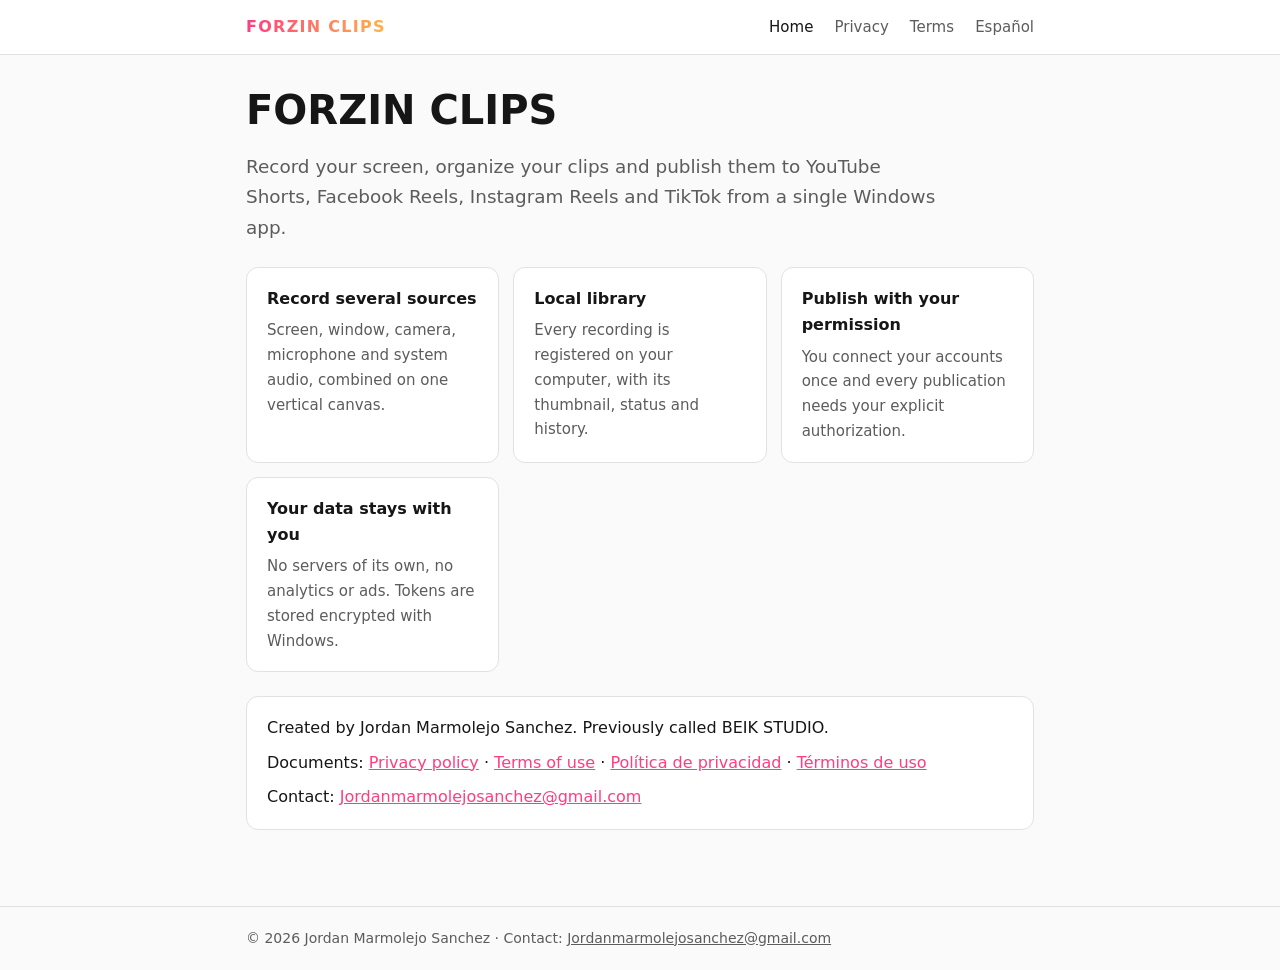
==== index-en.html @ 5ed40a5b "Add files via upload" ====
<!doctype html>
<html lang="en">
<head>
<meta charset="utf-8">
<meta name="viewport" content="width=device-width,initial-scale=1">
<title>FORZIN CLIPS · Record, organize, publish</title>
<meta name="description" content="FORZIN CLIPS · Record, organize, publish">
<link rel="alternate" hreflang="es" href="index.html">
<style>
:root{--bg:#111;--panel:#1a1a1a;--line:#2c2c2c;--text:#f2f2f2;--muted:#a8a8a8;--a1:#ff3d81;--a2:#ffb347;--a3:#8a3ffc}
@media (prefers-color-scheme:light){:root{--bg:#fafafa;--panel:#fff;--line:#e2e2e2;--text:#161616;--muted:#5c5c5c}}
*{box-sizing:border-box}
html{-webkit-text-size-adjust:100%}
body{margin:0;background:var(--bg);color:var(--text);font:16px/1.65 system-ui,-apple-system,"Segoe UI",Roboto,sans-serif}
a{color:var(--a1)}a:hover{color:var(--a2)}
header.top{border-bottom:1px solid var(--line);background:var(--panel)}
.bar{max-width:820px;margin:0 auto;padding:14px 16px;display:flex;flex-wrap:wrap;gap:10px 22px;align-items:center;justify-content:space-between}
.brand{font-weight:800;letter-spacing:.08em;text-decoration:none;color:var(--text);background:linear-gradient(90deg,var(--a1),var(--a2));-webkit-background-clip:text;background-clip:text;-webkit-text-fill-color:transparent}
nav a{margin-right:16px;text-decoration:none;color:var(--muted);font-size:15px}
nav a:hover,nav a[aria-current]{color:var(--text)}
nav a:last-child{margin-right:0}
main{max-width:820px;margin:0 auto;padding:32px 16px 56px}
h1{font-size:clamp(1.8rem,5vw,2.5rem);line-height:1.15;margin:0 0 8px}
h2{font-size:1.25rem;margin:36px 0 8px;padding-top:4px}
.meta{color:var(--muted);font-size:14px;margin:0 0 24px}
ul{padding-left:22px}li{margin:6px 0}
.card{background:var(--panel);border:1px solid var(--line);border-radius:12px;padding:18px 20px;margin:20px 0}
.hero p.lead{font-size:1.15rem;color:var(--muted);max-width:60ch}
.grid{display:grid;gap:14px;grid-template-columns:repeat(auto-fit,minmax(200px,1fr));margin:24px 0}
.grid .card{margin:0}.grid h3{margin:0 0 6px;font-size:1rem}.grid p{margin:0;color:var(--muted);font-size:15px}
footer{border-top:1px solid var(--line);color:var(--muted);font-size:14px}
footer div{max-width:820px;margin:0 auto;padding:20px 16px}
footer a{color:var(--muted)}
</style>
</head>
<body>
<header class="top"><div class="bar">
<a class="brand" href="index-en.html">FORZIN CLIPS</a>
<nav aria-label="Navigation">
<a href="index-en.html" aria-current="page">Home</a>
<a href="privacy.html">Privacy</a>
<a href="terms.html">Terms</a>
<a href="index.html" hreflang="es">Español</a>
</nav></div></header>
<main>

<section class="hero">
<h1>FORZIN CLIPS</h1>
<p class="lead">Record your screen, organize your clips and publish them to YouTube Shorts, Facebook Reels, Instagram Reels and TikTok from a single Windows app.</p>
</section>
<div class="grid"><div class="card"><h3>Record several sources</h3><p>Screen, window, camera, microphone and system audio, combined on one vertical canvas.</p></div><div class="card"><h3>Local library</h3><p>Every recording is registered on your computer, with its thumbnail, status and history.</p></div><div class="card"><h3>Publish with your permission</h3><p>You connect your accounts once and every publication needs your explicit authorization.</p></div><div class="card"><h3>Your data stays with you</h3><p>No servers of its own, no analytics or ads. Tokens are stored encrypted with Windows.</p></div></div>
<div class="card">
<p style="margin:0">Created by Jordan Marmolejo Sanchez. Previously called BEIK STUDIO.</p>
<p style="margin:8px 0 0">Documents: <a href="privacy.html">Privacy policy</a> · <a href="terms.html">Terms of use</a> · <a href="privacidad.html">Política de privacidad</a> · <a href="terminos.html">Términos de uso</a></p>
<p style="margin:8px 0 0">Contact: <a href="mailto:Jordanmarmolejosanchez@gmail.com">Jordanmarmolejosanchez@gmail.com</a></p>
</div>

</main>
<footer><div>© 2026 Jordan Marmolejo Sanchez · Contact: <a href="mailto:Jordanmarmolejosanchez@gmail.com">Jordanmarmolejosanchez@gmail.com</a></div></footer>
</body>
</html>
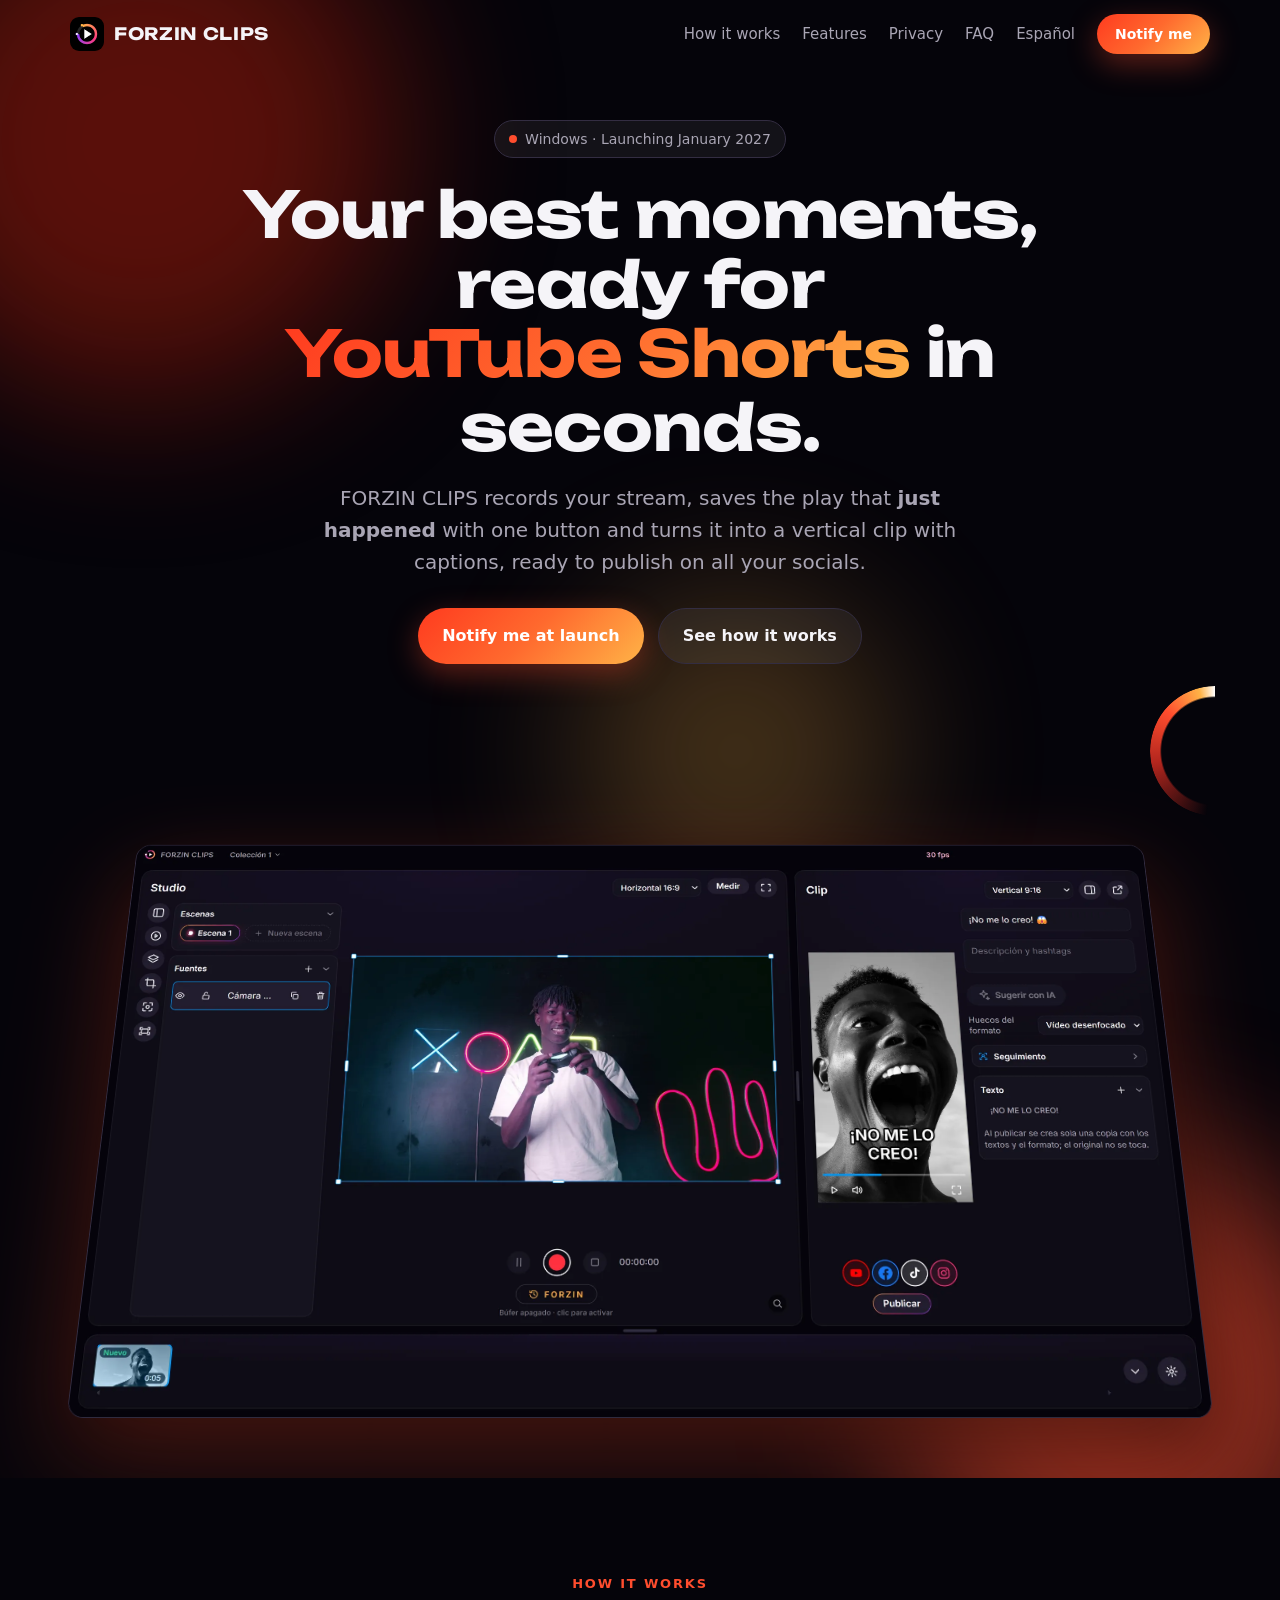
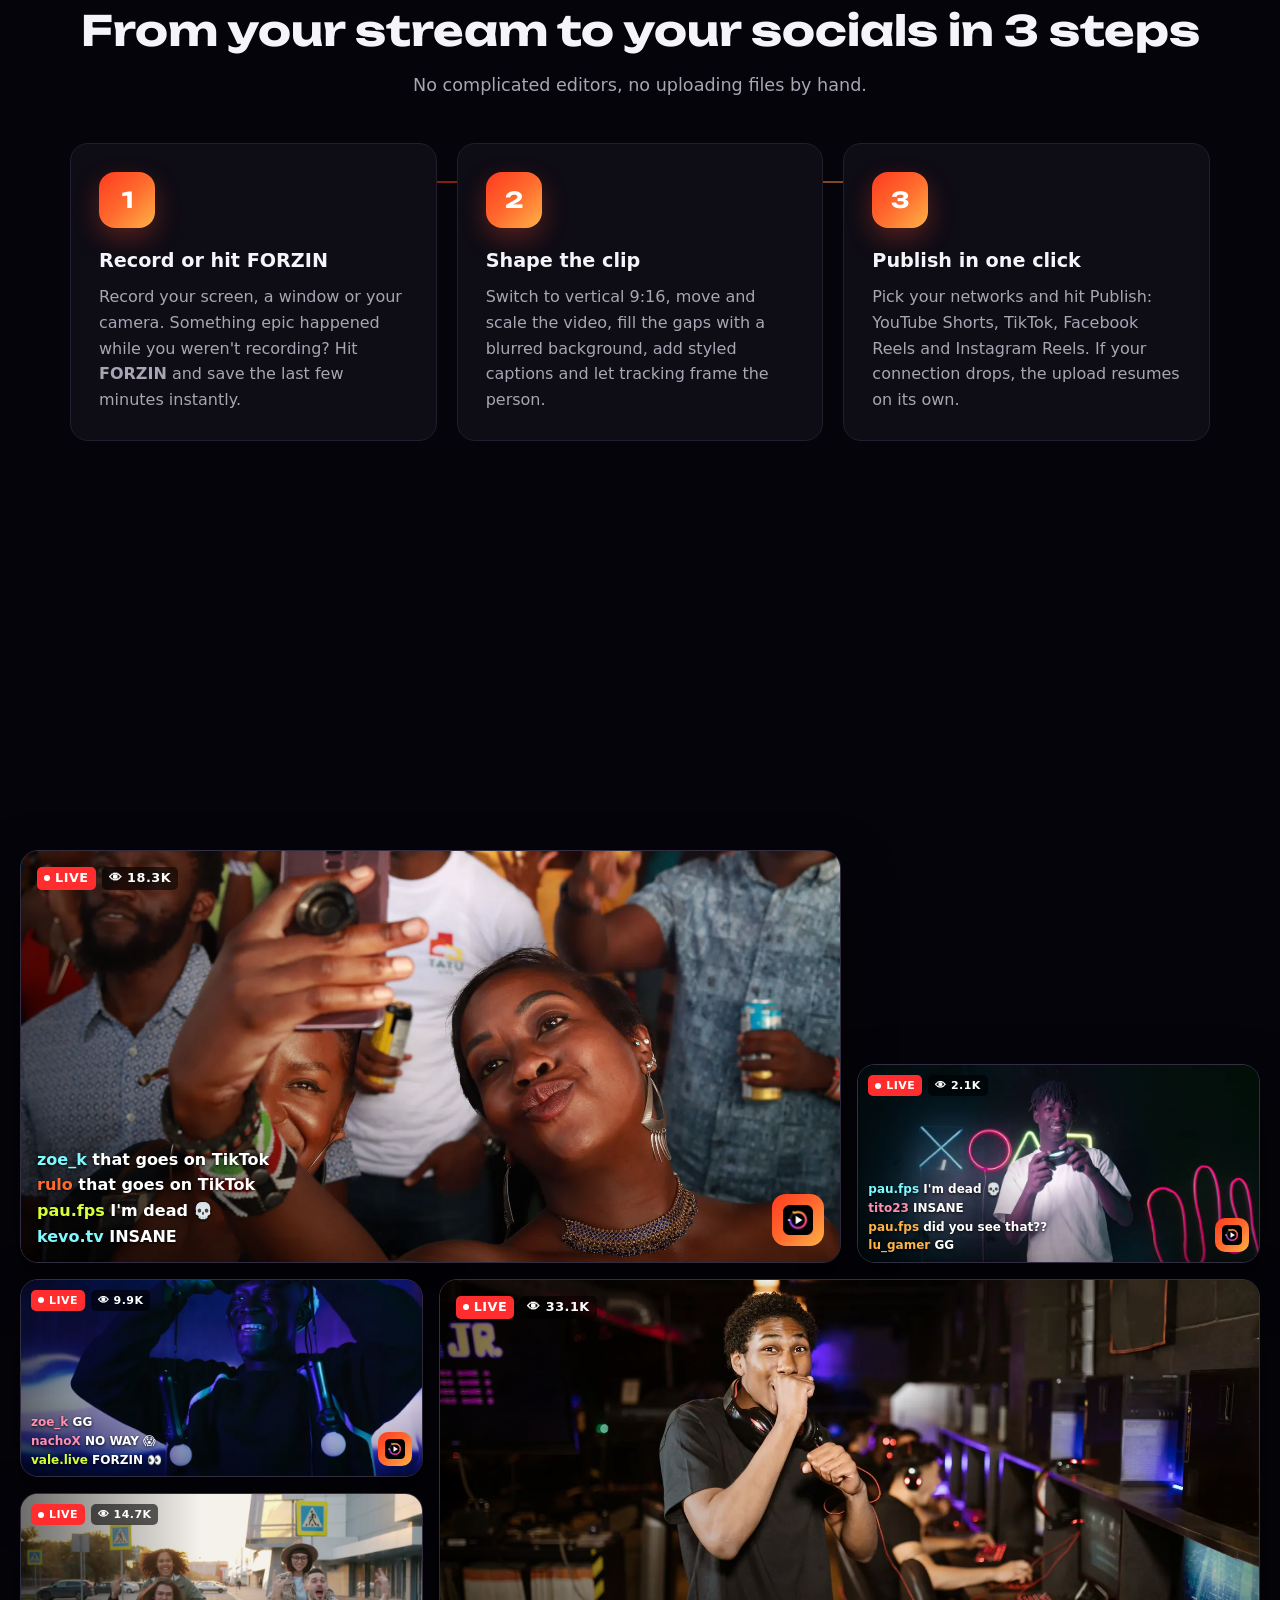
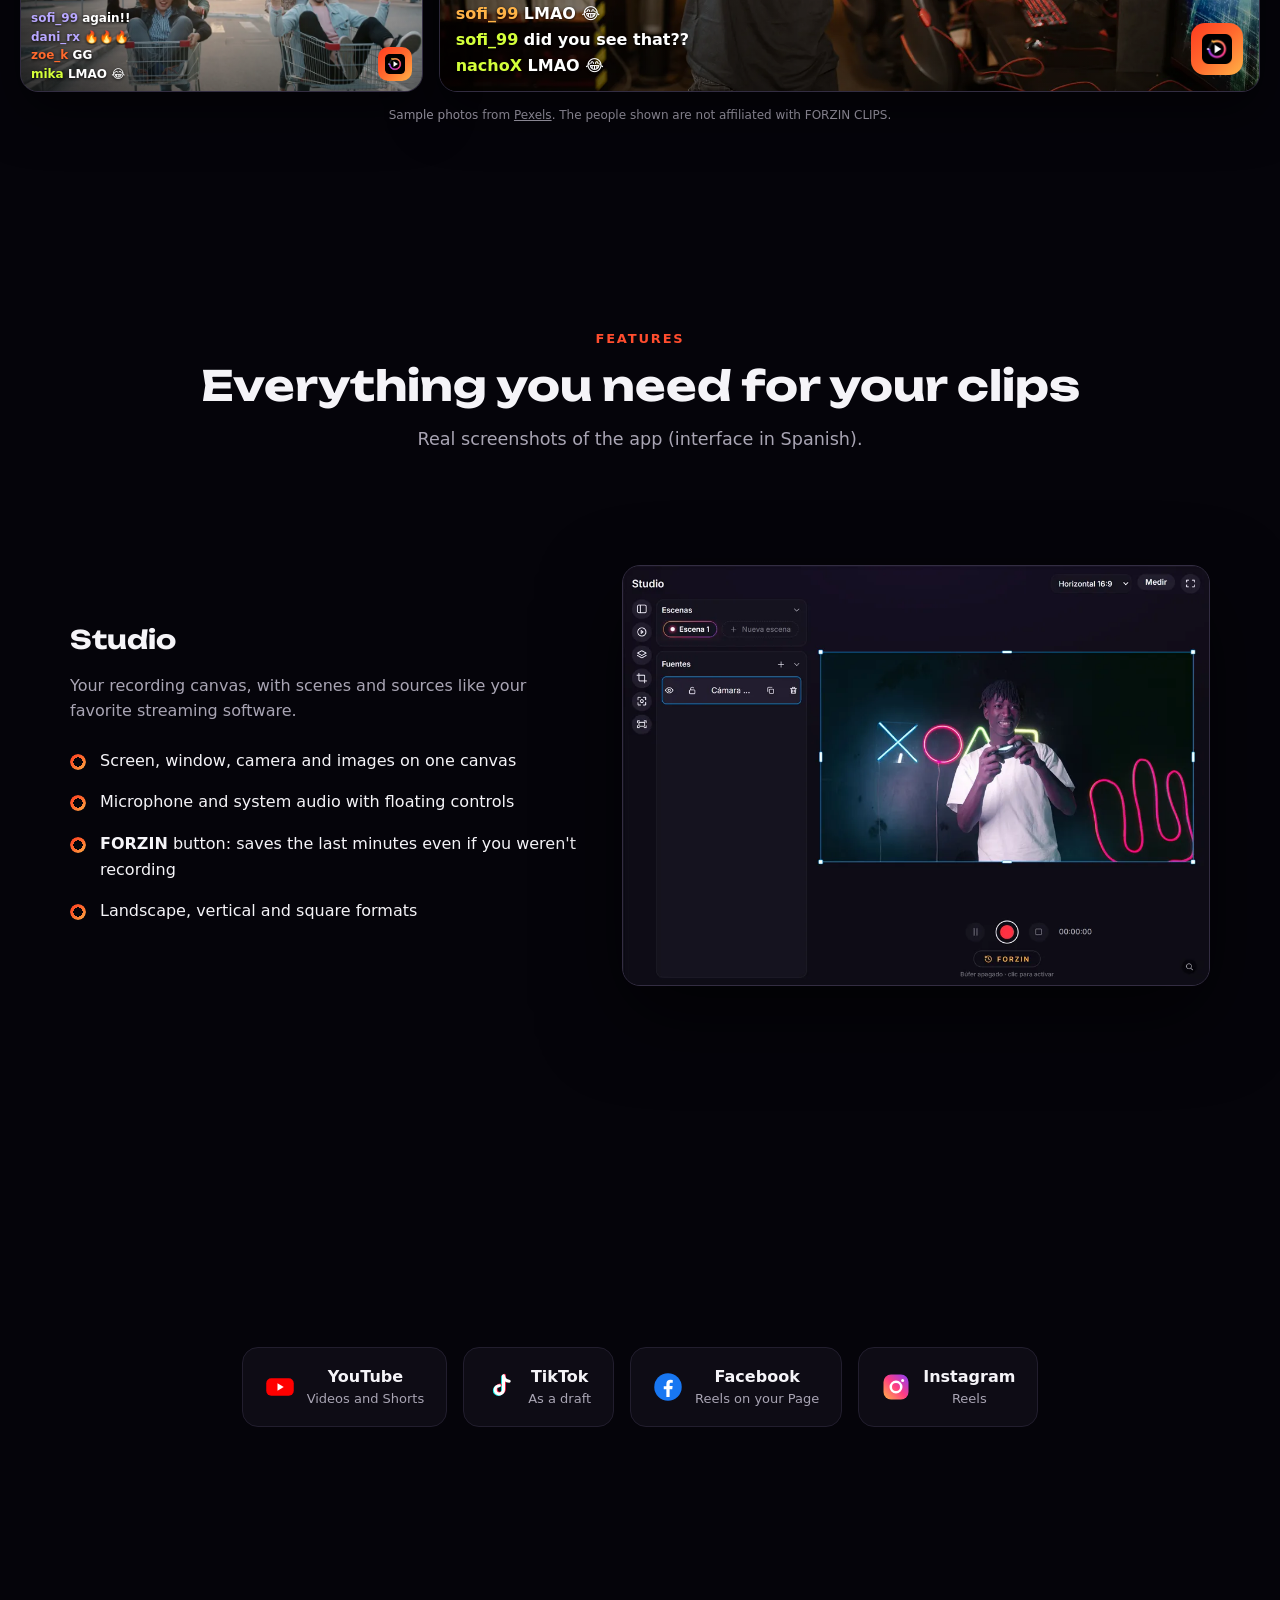
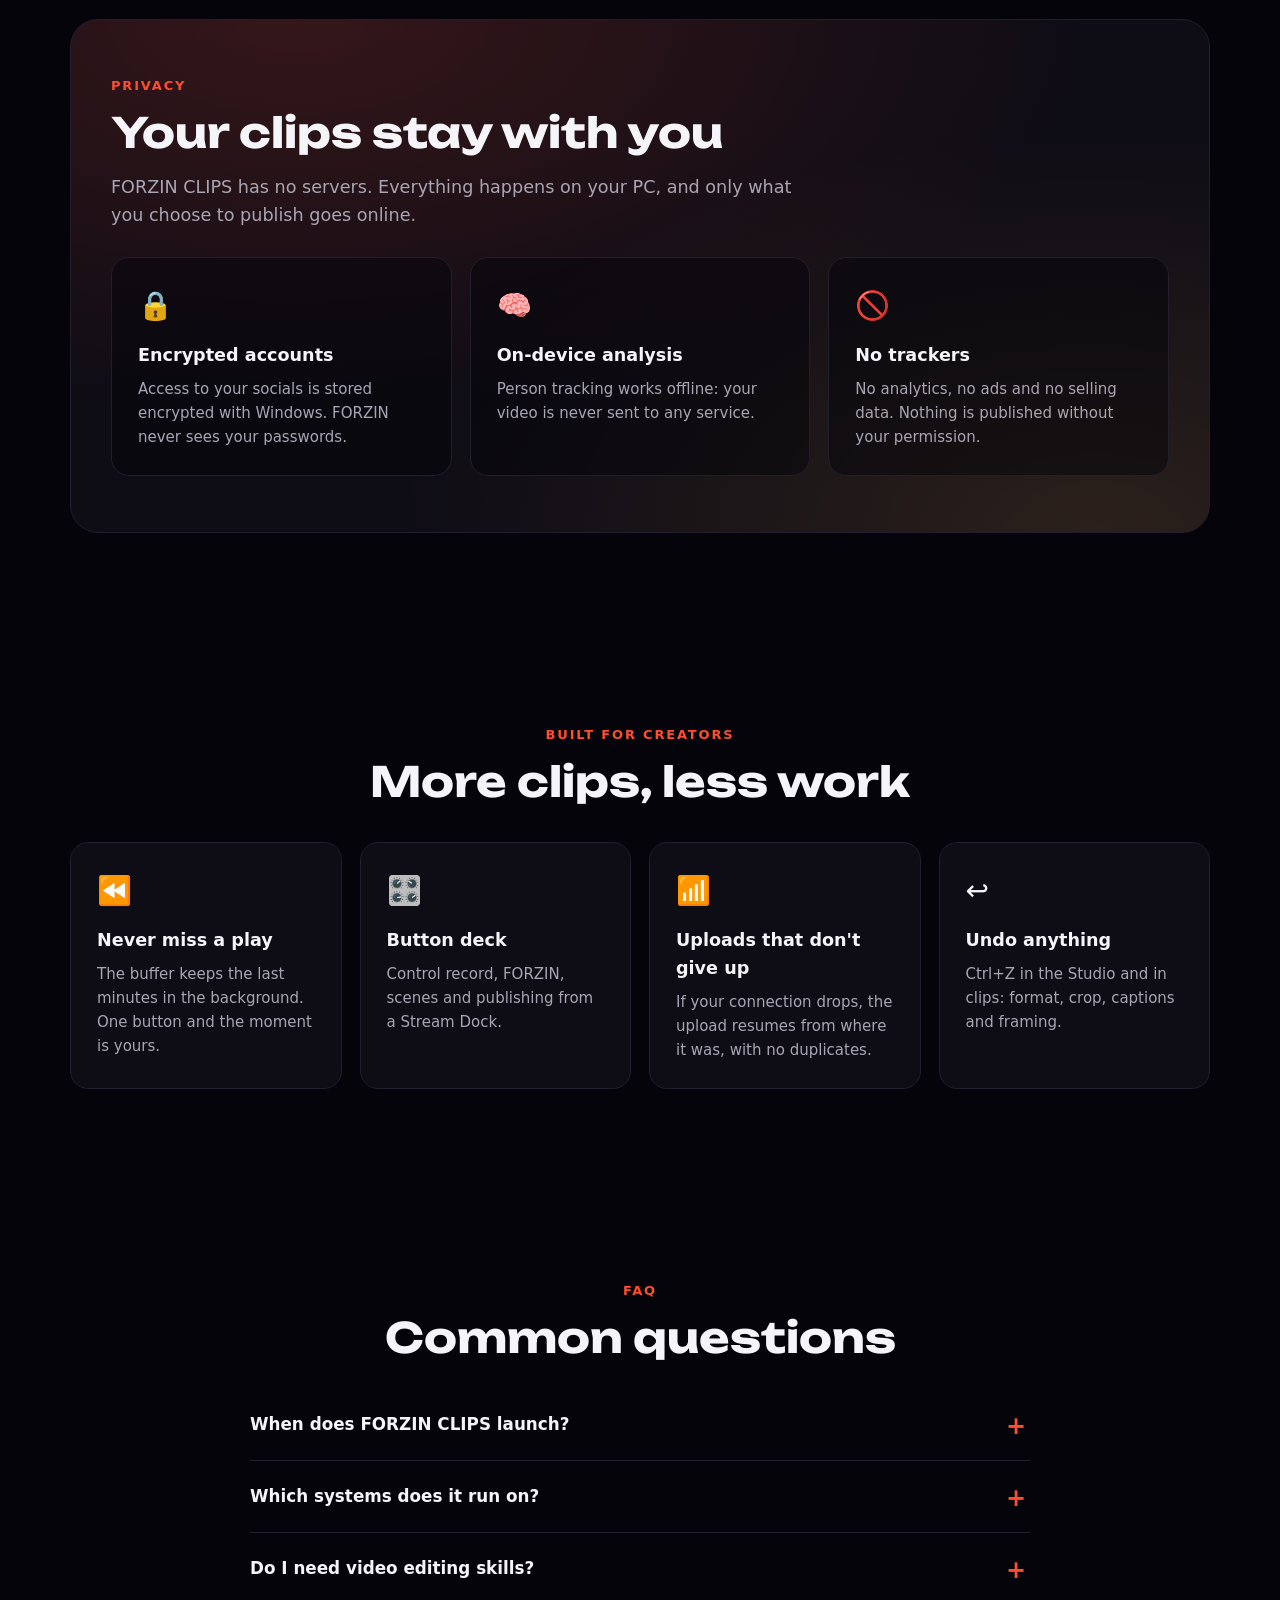
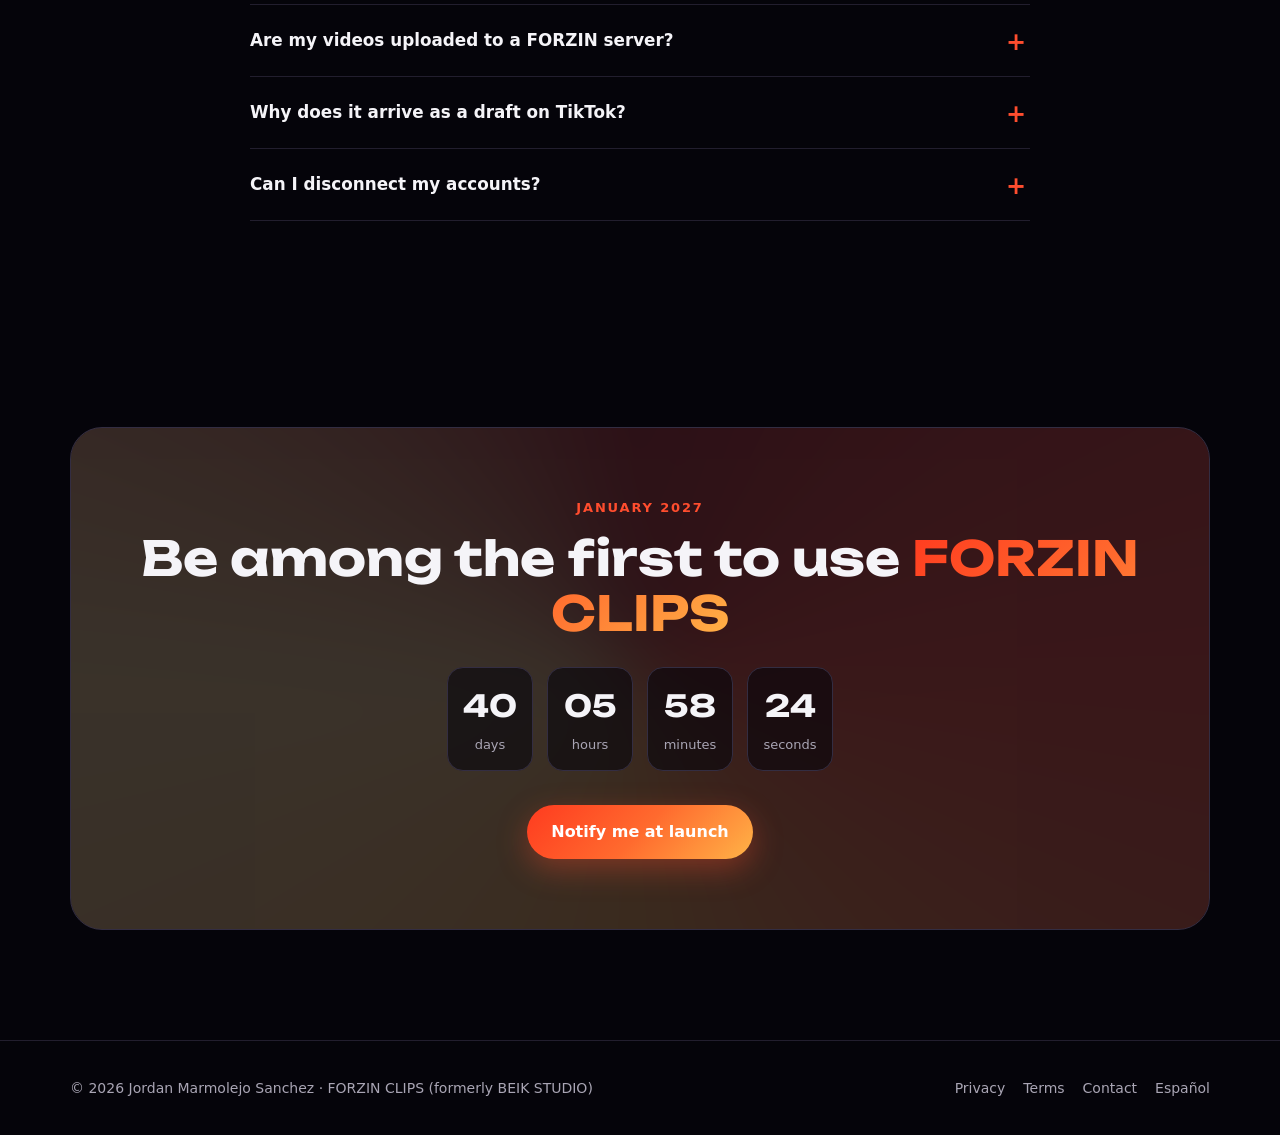
==== commit c527cc13: "Rediseño de la web: paleta Lava, capturas reales y momentos en directo - Portada con la captura de l" ====
--- a/index-en.html
+++ b/index-en.html
@@ -3,59 +3,185 @@
 <head>
 <meta charset="utf-8">
 <meta name="viewport" content="width=device-width,initial-scale=1">
-<title>FORZIN CLIPS · Record, organize, publish</title>
-<meta name="description" content="FORZIN CLIPS · Record, organize, publish">
+<title>FORZIN CLIPS · Your best moments, ready for social in seconds</title>
+<meta name="description" content="FORZIN CLIPS is a Windows app that records your stream, saves the play that just happened with one button and turns it into a vertical clip with captions for YouTube Shorts, TikTok, Facebook Reels and Instagram Reels.">
+<meta name="theme-color" content="#05040A">
+<meta property="og:title" content="FORZIN CLIPS">
+<meta property="og:description" content="Record, crop and publish your best moments in seconds. For streamers and creators, on Windows.">
+<meta property="og:image" content="img/app.webp">
+<link rel="icon" href="img/favicon.png" type="image/png">
+<link rel="apple-touch-icon" href="img/apple-touch-icon.png">
 <link rel="alternate" hreflang="es" href="index.html">
-<style>
-:root{--bg:#111;--panel:#1a1a1a;--line:#2c2c2c;--text:#f2f2f2;--muted:#a8a8a8;--a1:#ff3d81;--a2:#ffb347;--a3:#8a3ffc}
-@media (prefers-color-scheme:light){:root{--bg:#fafafa;--panel:#fff;--line:#e2e2e2;--text:#161616;--muted:#5c5c5c}}
-*{box-sizing:border-box}
-html{-webkit-text-size-adjust:100%}
-body{margin:0;background:var(--bg);color:var(--text);font:16px/1.65 system-ui,-apple-system,"Segoe UI",Roboto,sans-serif}
-a{color:var(--a1)}a:hover{color:var(--a2)}
-header.top{border-bottom:1px solid var(--line);background:var(--panel)}
-.bar{max-width:820px;margin:0 auto;padding:14px 16px;display:flex;flex-wrap:wrap;gap:10px 22px;align-items:center;justify-content:space-between}
-.brand{font-weight:800;letter-spacing:.08em;text-decoration:none;color:var(--text);background:linear-gradient(90deg,var(--a1),var(--a2));-webkit-background-clip:text;background-clip:text;-webkit-text-fill-color:transparent}
-nav a{margin-right:16px;text-decoration:none;color:var(--muted);font-size:15px}
-nav a:hover,nav a[aria-current]{color:var(--text)}
-nav a:last-child{margin-right:0}
-main{max-width:820px;margin:0 auto;padding:32px 16px 56px}
-h1{font-size:clamp(1.8rem,5vw,2.5rem);line-height:1.15;margin:0 0 8px}
-h2{font-size:1.25rem;margin:36px 0 8px;padding-top:4px}
-.meta{color:var(--muted);font-size:14px;margin:0 0 24px}
-ul{padding-left:22px}li{margin:6px 0}
-.card{background:var(--panel);border:1px solid var(--line);border-radius:12px;padding:18px 20px;margin:20px 0}
-.hero p.lead{font-size:1.15rem;color:var(--muted);max-width:60ch}
-.grid{display:grid;gap:14px;grid-template-columns:repeat(auto-fit,minmax(200px,1fr));margin:24px 0}
-.grid .card{margin:0}.grid h3{margin:0 0 6px;font-size:1rem}.grid p{margin:0;color:var(--muted);font-size:15px}
-footer{border-top:1px solid var(--line);color:var(--muted);font-size:14px}
-footer div{max-width:820px;margin:0 auto;padding:20px 16px}
-footer a{color:var(--muted)}
-</style>
+<link rel="stylesheet" href="site.css">
 </head>
 <body>
-<header class="top"><div class="bar">
-<a class="brand" href="index-en.html">FORZIN CLIPS</a>
-<nav aria-label="Navigation">
-<a href="index-en.html" aria-current="page">Home</a>
-<a href="privacy.html">Privacy</a>
-<a href="terms.html">Terms</a>
-<a href="index.html" hreflang="es">Español</a>
-</nav></div></header>
+<header class="top"><div class="wrap">
+  <a class="brand" href="index-en.html"><img src="img/icon-1024.png" alt="" width="34" height="34">FORZIN CLIPS</a>
+  <button class="menu-btn" aria-label="Open menu" aria-expanded="false">☰</button>
+  <nav class="nav" aria-label="Navigation">
+    <a href="#how">How it works</a>
+    <a href="#features">Features</a>
+    <a href="#privacy">Privacy</a>
+    <a href="#faq">FAQ</a>
+    <a href="index.html" hreflang="es">Español</a>
+    <a class="btn primary" data-waitlist href="#launch">Notify me</a>
+  </nav>
+</div></header>
+
 <main>
+<section class="hero">
+  <div class="blob b1"></div><div class="blob b2"></div><div class="blob b3"></div>
+  <div class="wrap">
+    <div class="reveal">
+      <div class="badge"><i></i>Windows · Launching January 2027</div>
+      <h1>Your best moments, ready for <span class="rotator" data-words="TikTok|YouTube Shorts|Reels|your community"><span>TikTok</span></span> in seconds.</h1>
+      <p class="lead">FORZIN CLIPS records your stream, saves the play that <strong>just happened</strong> with one button and turns it into a vertical clip with captions, ready to publish on all your socials.</p>
+      <div class="cta">
+        <a class="btn primary" data-waitlist href="#launch">Notify me at launch</a>
+        <a class="btn ghost" href="#how">See how it works</a>
+      </div>
+    </div>
+    <div class="reveal d2 stage" style="position:relative">
+      <div class="ring" aria-hidden="true"></div>
+      <div class="shot"><img src="img/app.webp" alt="FORZIN CLIPS: the Studio on the left and a vertical clip with a caption on the right" width="2400" height="1350" fetchpriority="high"></div>
+    </div>
+  </div>
+</section>
 
-<section class="hero">
-<h1>FORZIN CLIPS</h1>
-<p class="lead">Record your screen, organize your clips and publish them to YouTube Shorts, Facebook Reels, Instagram Reels and TikTok from a single Windows app.</p>
+<section id="how">
+  <div class="wrap center">
+    <p class="kicker reveal">How it works</p>
+    <h2 class="reveal">From your stream to your socials in 3 steps</h2>
+    <p class="sub reveal">No complicated editors, no uploading files by hand.</p>
+  </div>
+  <div class="wrap steps" style="text-align:left">
+    <div class="step reveal"><div class="n">1</div><h3>Record or hit FORZIN</h3><p>Record your screen, a window or your camera. Something epic happened while you weren't recording? Hit <strong>FORZIN</strong> and save the last few minutes instantly.</p></div>
+    <div class="step reveal d1"><div class="n">2</div><h3>Shape the clip</h3><p>Switch to vertical 9:16, move and scale the video, fill the gaps with a blurred background, add styled captions and let tracking frame the person.</p></div>
+    <div class="step reveal d2"><div class="n">3</div><h3>Publish in one click</h3><p>Pick your networks and hit Publish: YouTube Shorts, TikTok, Facebook Reels and Instagram Reels. If your connection drops, the upload resumes on its own.</p></div>
+  </div>
 </section>
-<div class="grid"><div class="card"><h3>Record several sources</h3><p>Screen, window, camera, microphone and system audio, combined on one vertical canvas.</p></div><div class="card"><h3>Local library</h3><p>Every recording is registered on your computer, with its thumbnail, status and history.</p></div><div class="card"><h3>Publish with your permission</h3><p>You connect your accounts once and every publication needs your explicit authorization.</p></div><div class="card"><h3>Your data stays with you</h3><p>No servers of its own, no analytics or ads. Tokens are stored encrypted with Windows.</p></div></div>
-<div class="card">
-<p style="margin:0">Created by Jordan Marmolejo Sanchez. Previously called BEIK STUDIO.</p>
-<p style="margin:8px 0 0">Documents: <a href="privacy.html">Privacy policy</a> · <a href="terms.html">Terms of use</a> · <a href="privacidad.html">Política de privacidad</a> · <a href="terminos.html">Términos de uso</a></p>
-<p style="margin:8px 0 0">Contact: <a href="mailto:Jordanmarmolejosanchez@gmail.com">Jordanmarmolejosanchez@gmail.com</a></p>
-</div>
 
+<section id="live">
+  <div class="wrap center">
+    <p class="kicker reveal">Live moments</p>
+    <h2 class="reveal">While your chat goes wild, FORZIN saves the play</h2>
+    <p class="sub reveal">One button and the last minutes of your stream become a clip.</p>
+  </div>
+  <div class="wrap wide">
+  <div class="lives">
+    <div class="lv big reveal" data-v="18400"><img src="img/live/01.webp" alt="Streamer live" loading="lazy" width="960" height="540"><div class="tag"><span class="on">LIVE</span><span class="views">👁 <b></b></span></div><div class="chat" aria-hidden="true"></div><div class="fz" aria-hidden="true"><img src="img/favicon.png" alt=""></div></div>
+    <div class="lv reveal" data-v="5300"><img src="img/live/11.webp" alt="Streamer live" loading="lazy" width="960" height="540"><div class="tag"><span class="on">LIVE</span><span class="views">👁 <b></b></span></div><div class="chat" aria-hidden="true"></div><div class="fz" aria-hidden="true"><img src="img/favicon.png" alt=""></div></div>
+    <div class="lv reveal" data-v="2100"><img src="img/live/13.webp" alt="Streamer live" loading="lazy" width="960" height="540"><div class="tag"><span class="on">LIVE</span><span class="views">👁 <b></b></span></div><div class="chat" aria-hidden="true"></div><div class="fz" aria-hidden="true"><img src="img/favicon.png" alt=""></div></div>
+    <div class="lv reveal" data-v="9800"><img src="img/live/16.webp" alt="Streamer live" loading="lazy" width="960" height="540"><div class="tag"><span class="on">LIVE</span><span class="views">👁 <b></b></span></div><div class="chat" aria-hidden="true"></div><div class="fz" aria-hidden="true"><img src="img/favicon.png" alt=""></div></div>
+    <div class="lv big reveal" data-v="32700"><img src="img/live/12.webp" alt="Streamer live" loading="lazy" width="960" height="540"><div class="tag"><span class="on">LIVE</span><span class="views">👁 <b></b></span></div><div class="chat" aria-hidden="true"></div><div class="fz" aria-hidden="true"><img src="img/favicon.png" alt=""></div></div>
+    <div class="lv reveal" data-v="14600"><img src="img/live/22.webp" alt="Streamer live" loading="lazy" width="960" height="540"><div class="tag"><span class="on">LIVE</span><span class="views">👁 <b></b></span></div><div class="chat" aria-hidden="true"></div><div class="fz" aria-hidden="true"><img src="img/favicon.png" alt=""></div></div>
+  </div>
+  <p class="credit">Sample photos from <a href="https://www.pexels.com" rel="noopener" target="_blank">Pexels</a>. The people shown are not affiliated with FORZIN CLIPS.</p>
+  </div>
+</section>
+<section id="features">
+  <div class="wrap center">
+    <p class="kicker reveal">Features</p>
+    <h2 class="reveal">Everything you need for your clips</h2>
+    <p class="sub reveal">Real screenshots of the app (interface in Spanish).</p>
+    <div class="tabs reveal" role="tablist" aria-label="Features">
+      <button class="tab" role="tab" id="t1" aria-controls="p1" aria-selected="true">Studio</button>
+      <button class="tab" role="tab" id="t2" aria-controls="p2" aria-selected="false" tabindex="-1">Vertical clips</button>
+      <button class="tab" role="tab" id="t3" aria-controls="p3" aria-selected="false" tabindex="-1">Crop</button>
+      <button class="tab" role="tab" id="t4" aria-controls="p4" aria-selected="false" tabindex="-1">Tracking</button>
+    </div>
+  </div>
+  <div class="wrap">
+    <div class="panel show" role="tabpanel" id="p1" aria-labelledby="t1">
+      <div class="txt"><h3>Studio</h3><p>Your recording canvas, with scenes and sources like your favorite streaming software.</p>
+        <ul><li>Screen, window, camera and images on one canvas</li><li>Microphone and system audio with floating controls</li><li><strong>FORZIN</strong> button: saves the last minutes even if you weren't recording</li><li>Landscape, vertical and square formats</li></ul></div>
+      <div class="shot"><img src="img/studio.webp" alt="The FORZIN CLIPS Studio with a source on the canvas" loading="lazy" width="1000" height="713"></div>
+    </div>
+    <div class="panel" role="tabpanel" id="p2" aria-labelledby="t2" hidden>
+      <div class="txt"><h3>Vertical clips</h3><p>Turn any recording into a Short or a Reel without leaving the app.</p>
+        <ul><li>9:16, 1:1, 16:9 and 4:5 formats</li><li>Move and scale the video right on the player</li><li>Black or blurred-video background</li><li>Styled captions: TikTok, neon, box, highlighted word…</li></ul></div>
+      <div class="shot"><img src="img/clip.webp" alt="Clip panel with a vertical video, blurred background and a caption" loading="lazy" width="700" height="937"></div>
+    </div>
+    <div class="panel" role="tabpanel" id="p3" aria-labelledby="t3" hidden>
+      <div class="txt"><h3>Crop</h3><p>Crop and straighten any source or video precisely.</p>
+        <ul><li>Free, 1:1, 3:4, 4:3, 16:9 and 9:16 ratios</li><li>Rotation that snaps to 0°</li><li>Undo everything with Ctrl+Z</li></ul></div>
+      <div class="shot"><img src="img/recortar.webp" alt="Crop window with a 9:16 frame over the image" loading="lazy" width="1000" height="668"></div>
+    </div>
+    <div class="panel" role="tabpanel" id="p4" aria-labelledby="t4" hidden>
+      <div class="txt"><h3>Auto tracking</h3><p>FORZIN detects the person and moves the frame like a pro camera operator.</p>
+        <ul><li>Face, upper body or full body</li><li>Smooth moves, no jumps or jitter</li><li>Analyzed on your PC, your video is never sent anywhere</li></ul></div>
+      <div class="shot"><img src="img/seguimiento.webp" alt="Tracking options in the Clip panel" loading="lazy" width="700" height="937"></div>
+    </div>
+  </div>
+</section>
+
+<section>
+  <div class="wrap center">
+    <p class="kicker reveal">Publish where your audience is</p>
+    <h2 class="reveal">Four networks, one button</h2>
+    <p class="sub reveal">Connect your accounts once and publish the same clip everywhere at once.</p>
+    <div class="platforms reveal">
+      <div class="pf"><svg viewBox="0 0 24 24" aria-hidden="true"><rect x="1" y="5" width="22" height="14" rx="4" fill="#FF0000"/><path d="M10 9l5 3-5 3z" fill="#fff"/></svg><div>YouTube<small>Videos and Shorts</small></div></div>
+      <div class="pf"><svg viewBox="0 0 24 24" aria-hidden="true"><path d="M14 3v11.2a3.3 3.3 0 1 1-3.3-3.3" fill="none" stroke="#25F4EE" stroke-width="2.4" stroke-linecap="round" transform="translate(-.7 .5)"/><path d="M14 3v11.2a3.3 3.3 0 1 1-3.3-3.3" fill="none" stroke="#FE2C55" stroke-width="2.4" stroke-linecap="round" transform="translate(.7 -.5)"/><path d="M14 3v11.2a3.3 3.3 0 1 1-3.3-3.3M14 3c.4 2.6 2.1 4.2 4.6 4.4" fill="none" stroke="#fff" stroke-width="2.4" stroke-linecap="round"/></svg><div>TikTok<small>As a draft</small></div></div>
+      <div class="pf"><svg viewBox="0 0 24 24" aria-hidden="true"><circle cx="12" cy="12" r="11" fill="#1877F2"/><path d="M13.3 20v-6.3h2.1l.3-2.5h-2.4V9.7c0-.7.2-1.2 1.2-1.2h1.3V6.3a17 17 0 0 0-1.9-.1c-1.9 0-3.2 1.1-3.2 3.3v1.8H8.6v2.5h2.1V20z" fill="#fff"/></svg><div>Facebook<small>Reels on your Page</small></div></div>
+      <div class="pf"><svg viewBox="0 0 24 24" aria-hidden="true"><defs><linearGradient id="ig" x1="0" y1="1" x2="1" y2="0"><stop offset="0" stop-color="#FFB347"/><stop offset=".5" stop-color="#FF3D81"/><stop offset="1" stop-color="#8A3FFC"/></linearGradient></defs><rect x="2" y="2" width="20" height="20" rx="6" fill="url(#ig)"/><circle cx="12" cy="12" r="4.2" fill="none" stroke="#fff" stroke-width="2"/><circle cx="17.3" cy="6.7" r="1.2" fill="#fff"/></svg><div>Instagram<small>Reels</small></div></div>
+    </div>
+  </div>
+</section>
+
+<section id="privacy">
+  <div class="wrap">
+    <div class="privacy reveal">
+      <p class="kicker">Privacy</p>
+      <h2>Your clips stay with you</h2>
+      <p class="sub" style="margin-bottom:0">FORZIN CLIPS has no servers. Everything happens on your PC, and only what you choose to publish goes online.</p>
+      <div class="grid">
+        <div class="card"><div class="ic">🔒</div><h3>Encrypted accounts</h3><p>Access to your socials is stored encrypted with Windows. FORZIN never sees your passwords.</p></div>
+        <div class="card"><div class="ic">🧠</div><h3>On-device analysis</h3><p>Person tracking works offline: your video is never sent to any service.</p></div>
+        <div class="card"><div class="ic">🚫</div><h3>No trackers</h3><p>No analytics, no ads and no selling data. Nothing is published without your permission.</p></div>
+      </div>
+    </div>
+  </div>
+</section>
+
+<section>
+  <div class="wrap center"><p class="kicker reveal">Built for creators</p><h2 class="reveal">More clips, less work</h2></div>
+  <div class="wrap grid" style="margin-top:36px">
+    <div class="card reveal"><div class="ic">⏪</div><h3>Never miss a play</h3><p>The buffer keeps the last minutes in the background. One button and the moment is yours.</p></div>
+    <div class="card reveal d1"><div class="ic">🎛️</div><h3>Button deck</h3><p>Control record, FORZIN, scenes and publishing from a Stream Dock.</p></div>
+    <div class="card reveal d2"><div class="ic">📶</div><h3>Uploads that don't give up</h3><p>If your connection drops, the upload resumes from where it was, with no duplicates.</p></div>
+    <div class="card reveal d3"><div class="ic">↩️</div><h3>Undo anything</h3><p>Ctrl+Z in the Studio and in clips: format, crop, captions and framing.</p></div>
+  </div>
+</section>
+
+<section id="faq">
+  <div class="wrap center"><p class="kicker reveal">FAQ</p><h2 class="reveal">Common questions</h2></div>
+  <div class="wrap faq reveal" style="margin-top:28px">
+    <details><summary>When does FORZIN CLIPS launch?</summary><p>Launch is planned for January 2027. Hit "Notify me" and we'll let you know when it's ready.</p></details>
+    <details><summary>Which systems does it run on?</summary><p>Windows 10 and Windows 11.</p></details>
+    <details><summary>Do I need video editing skills?</summary><p>No. Pick the format, move the video with your mouse, type your caption and hit Publish.</p></details>
+    <details><summary>Are my videos uploaded to a FORZIN server?</summary><p>No. FORZIN CLIPS has no servers. Your clips only leave your PC when you publish them, straight to the network you choose.</p></details>
+    <details><summary>Why does it arrive as a draft on TikTok?</summary><p>FORZIN sends the clip to your TikTok inbox. There you write the final caption and post it from the TikTok app.</p></details>
+    <details><summary>Can I disconnect my accounts?</summary><p>Yes, anytime, from Settings. The access stored on your PC is deleted.</p></details>
+  </div>
+</section>
+
+<section class="final" id="launch">
+  <div class="wrap"><div class="box reveal">
+    <p class="kicker">January 2027</p>
+    <h2>Be among the first to use <span class="grad-text">FORZIN CLIPS</span></h2>
+    <div class="count" aria-label="Countdown to launch">
+      <div><b data-k="d">--</b><span>days</span></div><div><b data-k="h">--</b><span>hours</span></div><div><b data-k="m">--</b><span>minutes</span></div><div><b data-k="s">--</b><span>seconds</span></div>
+    </div>
+    <a class="btn primary" data-waitlist href="#launch">Notify me at launch</a>
+  </div></div>
+</section>
 </main>
-<footer><div>© 2026 Jordan Marmolejo Sanchez · Contact: <a href="mailto:Jordanmarmolejosanchez@gmail.com">Jordanmarmolejosanchez@gmail.com</a></div></footer>
+
+<footer><div class="wrap">
+  <div>© <span data-year>2026</span> Jordan Marmolejo Sanchez · FORZIN CLIPS (formerly BEIK STUDIO)</div>
+  <nav aria-label="Documents"><a href="privacy.html">Privacy</a><a href="terms.html">Terms</a><a href="mailto:Jordanmarmolejosanchez@gmail.com">Contact</a><a href="index.html" hreflang="es">Español</a></nav>
+</div></footer>
+<script src="site.js"></script>
 </body>
 </html>
--- a/site.css
+++ b/site.css
@@ -0,0 +1,186 @@
+/* FORZIN CLIPS — web. Colores y formas de la app («Noche FORZIN»): negro con un toque morado y el aro naranja→rosa→morado. */
+@font-face{font-family:"Unbounded";src:url("fonts/unbounded-latin-700-normal.woff2") format("woff2");font-weight:700;font-display:swap}
+:root{
+  --bg:#05040A;--surface:#0E0C15;--surface2:#16131F;--surface3:#221E2E;
+  --text:#F5F4F8;--muted:#A9A5B4;--faint:#75707F;--line:#221E2E;--line2:#332D42;
+  --o:#FFB347;--p:#FF4D2E;--v:#B3261E;--b:#FF8A3D;--c:#FFE08A;--blue:#0095F6;
+  --grad:linear-gradient(135deg,#FF3B1F 0%,#FF6A2E 50%,#FFB347 100%);
+  --trail:linear-gradient(90deg,#B3261E 0%,#FF3B1F 30%,#FF6A2E 60%,#FFB347 85%,#FFE08A 100%);
+  --r:18px;--ease:cubic-bezier(.2,.8,.2,1);
+  --font:"Inter","Segoe UI",system-ui,-apple-system,Roboto,sans-serif;--display:"Unbounded",var(--font);
+}
+*{box-sizing:border-box}
+html{scroll-behavior:smooth;-webkit-text-size-adjust:100%}
+body{margin:0;background:var(--bg);color:var(--text);font:16px/1.6 var(--font);overflow-x:hidden}
+a{color:var(--p)}a:hover{color:var(--o)}
+img{max-width:100%;height:auto;display:block}
+.wrap{max-width:1180px;margin:0 auto;padding:0 20px}
+.grad-text{background:var(--grad);-webkit-background-clip:text;background-clip:text;-webkit-text-fill-color:transparent}
+.btn{display:inline-flex;align-items:center;gap:10px;padding:14px 24px;border-radius:999px;font-weight:700;text-decoration:none;border:0;cursor:pointer;font-size:16px;transition:transform .25s var(--ease),box-shadow .25s var(--ease),background .25s}
+.btn.primary{background:var(--grad);color:#fff;box-shadow:0 10px 30px rgba(255,77,46,.35)}
+.btn.primary:hover{transform:translateY(-2px);box-shadow:0 16px 40px rgba(255,77,46,.5);color:#fff}
+.btn.ghost{background:rgba(255,255,255,.06);color:var(--text);border:1px solid var(--line2)}
+.btn.ghost:hover{background:rgba(255,255,255,.12);color:var(--text)}
+
+/* Cabecera */
+.top{position:fixed;inset:0 0 auto;z-index:50;transition:background .3s,backdrop-filter .3s,border-color .3s;border-bottom:1px solid transparent}
+.top.scrolled{background:rgba(5,4,10,.75);backdrop-filter:blur(14px);border-color:var(--line)}
+.top .wrap{display:flex;align-items:center;justify-content:space-between;height:68px;gap:16px}
+.brand{display:flex;align-items:center;gap:10px;text-decoration:none;color:var(--text);font-family:var(--display);font-size:17px;letter-spacing:.04em}
+.brand img{width:34px;height:34px;border-radius:9px}
+.nav{display:flex;align-items:center;gap:22px}
+.nav a{color:var(--muted);text-decoration:none;font-size:15px}.nav a:hover{color:var(--text)}
+.nav .btn{padding:9px 18px;font-size:14px}
+.menu-btn{display:none;background:none;border:0;color:var(--text);font-size:26px;cursor:pointer}
+@media (max-width:860px){.nav{display:none;position:absolute;top:68px;left:0;right:0;flex-direction:column;align-items:flex-start;padding:16px 20px 22px;background:rgba(5,4,10,.97);border-bottom:1px solid var(--line)}.nav.open{display:flex}.menu-btn{display:block}}
+
+/* Portada */
+.hero{position:relative;min-height:100vh;padding:120px 0 60px;display:flex;align-items:center;overflow:hidden}
+.blob{position:absolute;border-radius:50%;filter:blur(80px);opacity:.55;pointer-events:none;will-change:transform}
+.blob.b1{width:520px;height:520px;background:#9E1B0B;top:-120px;left:-120px;animation:float1 16s ease-in-out infinite}
+.blob.b2{width:460px;height:460px;background:#FF4D2E;bottom:-140px;right:-80px;animation:float2 18s ease-in-out infinite}
+.blob.b3{width:320px;height:320px;background:#FFB347;top:40%;left:45%;opacity:.25;animation:float3 20s ease-in-out infinite}
+@keyframes float1{50%{transform:translate(80px,60px) scale(1.1)}}
+@keyframes float2{50%{transform:translate(-70px,-50px) scale(1.08)}}
+@keyframes float3{50%{transform:translate(-60px,40px) scale(.9)}}
+.hero .wrap{position:relative;display:flex;flex-direction:column;align-items:center;text-align:center;gap:56px}
+.hero .wrap>.reveal:first-child{max-width:900px;display:flex;flex-direction:column;align-items:center}
+.hero .cta{justify-content:center}
+.hero .stage{width:min(1320px,calc(100vw - 40px));perspective:1600px}
+.badge{display:inline-flex;align-items:center;gap:8px;padding:7px 14px;border-radius:999px;background:rgba(255,255,255,.06);border:1px solid var(--line2);color:var(--muted);font-size:14px;margin-bottom:22px}
+.badge i{width:8px;height:8px;border-radius:50%;background:var(--p);box-shadow:0 0 0 0 rgba(255,77,46,.7);animation:pulse 2s infinite}
+@keyframes pulse{70%{box-shadow:0 0 0 10px rgba(255,77,46,0)}100%{box-shadow:0 0 0 0 rgba(255,77,46,0)}}
+.hero h1{font-family:var(--display);font-size:clamp(2.1rem,5.2vw,4rem);line-height:1.08;margin:0 0 20px;letter-spacing:-.01em}
+.hero p.lead{font-size:clamp(1.05rem,1.6vw,1.25rem);color:var(--muted);max-width:56ch;margin:0 0 30px}
+.cta{display:flex;flex-wrap:wrap;gap:14px}
+.rotator{display:inline-block}
+.rotator span{display:inline-block;animation:wordin .5s var(--ease);background:var(--grad);-webkit-background-clip:text;background-clip:text;-webkit-text-fill-color:transparent;padding-bottom:.08em}
+@keyframes wordin{from{opacity:0;transform:translateY(.4em)}to{opacity:1;transform:none}}
+.shot{position:relative;border-radius:var(--r);overflow:hidden;border:1px solid var(--line2);box-shadow:0 30px 80px rgba(0,0,0,.6),0 0 0 1px rgba(255,255,255,.04) inset;background:var(--surface)}
+.hero .shot{transform:rotateX(var(--tilt,22deg)) scale(var(--sc,.92));transform-origin:50% 100%;transition:transform .15s linear;box-shadow:0 40px 120px rgba(255,77,46,.28),0 30px 80px rgba(0,0,0,.7)}
+.hero .shot img{width:100%}
+.shot::after{content:"";position:absolute;inset:0;background:linear-gradient(120deg,transparent 40%,rgba(255,255,255,.08) 50%,transparent 60%);transform:translateX(-100%);animation:shine 6s ease-in-out infinite 2s;pointer-events:none}
+@keyframes shine{30%,100%{transform:translateX(100%)}}
+.ring{position:absolute;width:110px;height:110px;right:-26px;top:-30px;border-radius:50%;background:conic-gradient(from 0deg,transparent 0 52%,#B3261E 72%,#FF4D2E 86%,#FFB347 96%,#fff 100%);-webkit-mask:radial-gradient(circle,transparent 58%,#000 60%);mask:radial-gradient(circle,transparent 58%,#000 60%);animation:spin 3.5s linear infinite;z-index:2}
+@keyframes spin{to{transform:rotate(360deg)}}
+.hero .ring{right:-20px;top:-34px;width:130px;height:130px}
+@media (max-width:900px){.hero{min-height:auto}.hero .wrap{gap:36px}.hero .stage{width:calc(100vw - 24px)}.hero .ring{width:80px;height:80px;right:-8px;top:-22px}}
+
+/* Secciones */
+section{padding:96px 0;position:relative}
+.kicker{color:var(--p);font-weight:700;letter-spacing:.14em;text-transform:uppercase;font-size:13px;margin:0 0 12px}
+h2{font-family:var(--display);font-size:clamp(1.6rem,3.4vw,2.6rem);line-height:1.15;margin:0 0 16px}
+.sub{color:var(--muted);max-width:62ch;font-size:1.1rem;margin:0 0 44px}
+.center{text-align:center}.center .sub{margin-left:auto;margin-right:auto}
+
+/* Pasos */
+.steps{display:grid;grid-template-columns:repeat(3,1fr);gap:20px;position:relative}
+.steps::before{content:"";position:absolute;top:38px;left:12%;right:12%;height:2px;background:var(--trail);opacity:.5;transform:scaleX(var(--prog,0));transform-origin:left;transition:transform 1.2s var(--ease)}
+.step{background:var(--surface);border:1px solid var(--line);border-radius:var(--r);padding:28px;position:relative}
+.step .n{width:56px;height:56px;border-radius:16px;display:grid;place-items:center;font-family:var(--display);font-size:22px;background:var(--grad);color:#fff;margin-bottom:18px;box-shadow:0 10px 26px rgba(255,77,46,.3)}
+.step h3{margin:0 0 8px;font-size:1.2rem}.step p{margin:0;color:var(--muted)}
+@media (max-width:820px){.steps{grid-template-columns:1fr}.steps::before{display:none}}
+
+/* Funciones: pestañas */
+.tabs{display:flex;flex-wrap:wrap;gap:10px;justify-content:center;margin-bottom:28px}
+.tab{background:var(--surface2);border:1px solid var(--line2);color:var(--muted);padding:10px 18px;border-radius:999px;cursor:pointer;font:600 15px var(--font);transition:all .25s var(--ease)}
+.tab:hover{color:var(--text)}
+.tab[aria-selected="true"]{background:var(--grad);color:#fff;border-color:transparent;box-shadow:0 8px 24px rgba(255,77,46,.3)}
+.panel{display:grid;grid-template-columns:1fr 1.15fr;gap:40px;align-items:center}
+.panel[hidden]{display:none}
+.panel .txt h3{font-family:var(--display);font-size:1.6rem;margin:0 0 12px}
+.panel .txt p{color:var(--muted);margin:0 0 16px}
+.panel ul{list-style:none;padding:0;margin:0}
+.panel li{padding:8px 0 8px 30px;position:relative;color:var(--text)}
+.panel li::before{content:"";position:absolute;left:0;top:14px;width:16px;height:16px;border-radius:50%;background:var(--grad);-webkit-mask:radial-gradient(circle,transparent 40%,#000 42%);mask:radial-gradient(circle,transparent 40%,#000 42%)}
+.panel .shot img{width:100%}
+.panel.show .shot{animation:pop .6s var(--ease)}
+.panel.show .txt{animation:slide .6s var(--ease)}
+@keyframes pop{from{opacity:0;transform:scale(.96)}to{opacity:1;transform:none}}
+@keyframes slide{from{opacity:0;transform:translateX(-16px)}to{opacity:1;transform:none}}
+@media (max-width:860px){.panel{grid-template-columns:1fr}}
+
+/* Tarjetas de ventajas */
+.grid{display:grid;grid-template-columns:repeat(auto-fit,minmax(240px,1fr));gap:18px}
+.card{background:var(--surface);border:1px solid var(--line);border-radius:var(--r);padding:26px;position:relative;overflow:hidden;transition:transform .3s var(--ease),border-color .3s}
+.card:hover{transform:translateY(-4px);border-color:var(--line2)}
+.card::before{content:"";position:absolute;inset:-1px;border-radius:inherit;padding:1px;background:radial-gradient(400px circle at var(--mx,50%) var(--my,0%),rgba(255,77,46,.5),transparent 40%);-webkit-mask:linear-gradient(#000 0 0) content-box,linear-gradient(#000 0 0);-webkit-mask-composite:xor;mask-composite:exclude;opacity:0;transition:opacity .3s}
+.card:hover::before{opacity:1}
+.card .ic{font-size:28px;margin-bottom:12px}
+.card h3{margin:0 0 8px;font-size:1.1rem}.card p{margin:0;color:var(--muted);font-size:15px}
+
+/* Redes */
+.platforms{display:flex;flex-wrap:wrap;gap:16px;justify-content:center}
+.pf{display:flex;align-items:center;gap:12px;padding:16px 22px;border-radius:16px;background:var(--surface);border:1px solid var(--line);font-weight:600;transition:transform .3s var(--ease),box-shadow .3s}
+.pf:hover{transform:translateY(-4px) scale(1.03);box-shadow:0 14px 34px rgba(0,0,0,.5)}
+.pf svg{width:30px;height:30px}
+.pf small{display:block;color:var(--muted);font-weight:400;font-size:13px}
+
+/* Privacidad destacada */
+.privacy{background:radial-gradient(800px 400px at 20% 0%,rgba(255,77,46,.16),transparent),radial-gradient(700px 400px at 90% 100%,rgba(255,179,71,.12),transparent),var(--surface);border:1px solid var(--line);border-radius:28px;padding:56px 40px}
+.privacy .grid{margin-top:28px}
+.privacy .card{background:rgba(5,4,10,.5)}
+
+/* Preguntas */
+.faq{max-width:820px;margin:0 auto}
+.faq details{border-bottom:1px solid var(--line);padding:6px 0}
+.faq summary{cursor:pointer;list-style:none;padding:16px 36px 16px 0;font-weight:600;font-size:1.05rem;position:relative}
+.faq summary::-webkit-details-marker{display:none}
+.faq summary::after{content:"+";position:absolute;right:4px;top:12px;font-size:24px;color:var(--p);transition:transform .3s var(--ease)}
+.faq details[open] summary::after{transform:rotate(45deg)}
+.faq details p{margin:0 0 18px;color:var(--muted)}
+
+/* Llamada final */
+.final{text-align:center;padding:110px 0}
+.final .box{position:relative;border-radius:32px;padding:70px 24px;overflow:hidden;background:var(--surface);border:1px solid var(--line2)}
+.final .box::before{content:"";position:absolute;inset:-40%;background:conic-gradient(from 0deg,#B3261E,#FF4D2E,#FFB347,#FFE08A,#B3261E);animation:spin 14s linear infinite;opacity:.18;filter:blur(40px)}
+.final .box>*{position:relative}
+.final h2{font-size:clamp(1.8rem,4vw,3rem)}
+.count{display:flex;justify-content:center;gap:14px;margin:26px 0 34px;flex-wrap:wrap}
+.count div{min-width:86px;padding:14px 10px;border-radius:16px;background:rgba(5,4,10,.6);border:1px solid var(--line2)}
+.count b{display:block;font-family:var(--display);font-size:1.9rem}
+.count span{color:var(--muted);font-size:13px}
+
+/* Pie */
+footer{border-top:1px solid var(--line);padding:36px 0;color:var(--muted);font-size:14px}
+footer .wrap{display:flex;flex-wrap:wrap;gap:16px 28px;justify-content:space-between;align-items:center}
+footer a{color:var(--muted);text-decoration:none}footer a:hover{color:var(--text)}
+footer nav{display:flex;flex-wrap:wrap;gap:18px}
+
+/* Momentos en directo */
+.wrap.wide{max-width:1440px}
+.lives{display:grid;grid-template-columns:repeat(3,1fr);grid-auto-rows:clamp(150px,15.5vw,250px);grid-auto-flow:dense;gap:16px;margin-top:40px}
+.lv.big{grid-column:span 2;grid-row:span 2}
+.lv.big .chat{font-size:clamp(13px,1.25vw,17px);width:50%;bottom:14px;left:16px;gap:5px}
+.lv.big .tag{top:16px;left:16px;font-size:clamp(11px,1vw,14px)}
+.lv.big .fz{width:52px;height:52px;border-radius:14px;right:16px;bottom:16px}.lv.big .fz img{width:30px;height:30px}
+.lv{position:relative;border-radius:var(--r);overflow:hidden;border:1px solid var(--line2);background:var(--surface);box-shadow:0 20px 50px rgba(0,0,0,.5);transition:transform .35s var(--ease),border-color .35s}
+.lv:hover{transform:translateY(-4px) scale(1.015);border-color:rgba(255,77,46,.55)}
+.lv img{width:100%;height:100%;object-fit:cover;display:block;transition:transform 6s ease}
+.lv:hover img{transform:scale(1.06)}
+.lv::after{content:"";position:absolute;inset:0;background:linear-gradient(90deg,rgba(0,0,0,.55),transparent 45%),linear-gradient(0deg,rgba(0,0,0,.35),transparent 40%);pointer-events:none}
+.lv .tag{position:absolute;top:10px;left:10px;z-index:2;display:flex;gap:6px;font:800 11px/1 system-ui,sans-serif;letter-spacing:.04em}
+.lv .tag span{padding:5px 7px;border-radius:5px}
+.lv .tag .on{background:#FF2D2D;color:#fff;display:flex;align-items:center;gap:5px}
+.lv .tag .on::before{content:"";width:6px;height:6px;border-radius:50%;background:#fff;animation:blink 1.2s infinite}
+.lv .tag .views{background:rgba(0,0,0,.6);color:#fff;backdrop-filter:blur(4px)}
+.lv .chat{position:absolute;left:10px;bottom:8px;z-index:2;width:58%;display:flex;flex-direction:column;gap:3px;font:600 12px/1.3 system-ui,sans-serif;color:#fff;text-shadow:0 1px 3px rgba(0,0,0,.9)}
+.lv .chat p{margin:0;animation:chatin .4s var(--ease);white-space:nowrap;overflow:hidden;text-overflow:ellipsis}
+.lv .chat b{font-weight:800}
+.lv .fz{position:absolute;right:10px;bottom:10px;z-index:2;width:34px;height:34px;border-radius:10px;background:var(--grad);display:grid;place-items:center;box-shadow:0 0 0 0 rgba(255,77,46,.6);animation:pulse 2.4s infinite}
+.lv .fz img{width:20px;height:20px;transition:none}
+.lv:hover .fz img{transform:none}
+.credit{margin-top:14px;color:var(--muted);font-size:12px;text-align:center}
+.credit a{color:var(--muted)}
+@keyframes blink{50%{opacity:.25}}
+@keyframes chatin{from{opacity:0;transform:translateY(8px)}to{opacity:1;transform:none}}
+@keyframes pulse{0%{box-shadow:0 0 0 0 rgba(255,77,46,.6)}70%{box-shadow:0 0 0 12px rgba(255,77,46,0)}100%{box-shadow:0 0 0 0 rgba(255,77,46,0)}}
+@media (max-width:900px){.lives{grid-template-columns:repeat(2,1fr);grid-auto-rows:clamp(110px,26vw,230px);gap:10px}.lives .lv{grid-column:auto;grid-row:auto}.lives .lv.big{grid-column:span 2;grid-row:span 2}}
+.lv .tag span{white-space:nowrap}
+@media (max-width:560px){.wrap.wide{padding:0 10px}.lv .chat{font-size:11px}.lv:not(.big) .tag{top:7px;left:7px;font-size:9px;gap:4px}.lv:not(.big) .tag span{padding:4px 5px}.lv:not(.big) .fz{width:26px;height:26px;border-radius:8px;right:7px;bottom:7px}.lv:not(.big) .fz img{width:15px;height:15px}.lives .lv:not(.big) .chat p:nth-last-child(n+3){display:none}}
+
+/* Aparecer al bajar */
+.reveal{opacity:0;transform:translateY(28px);transition:opacity .8s var(--ease),transform .8s var(--ease)}
+.reveal.in{opacity:1;transform:none}
+.reveal.d1{transition-delay:.1s}.reveal.d2{transition-delay:.2s}.reveal.d3{transition-delay:.3s}
+@media (prefers-reduced-motion:reduce){*,*::before,*::after{animation:none!important;transition:none!important}.reveal{opacity:1;transform:none}html{scroll-behavior:auto}}
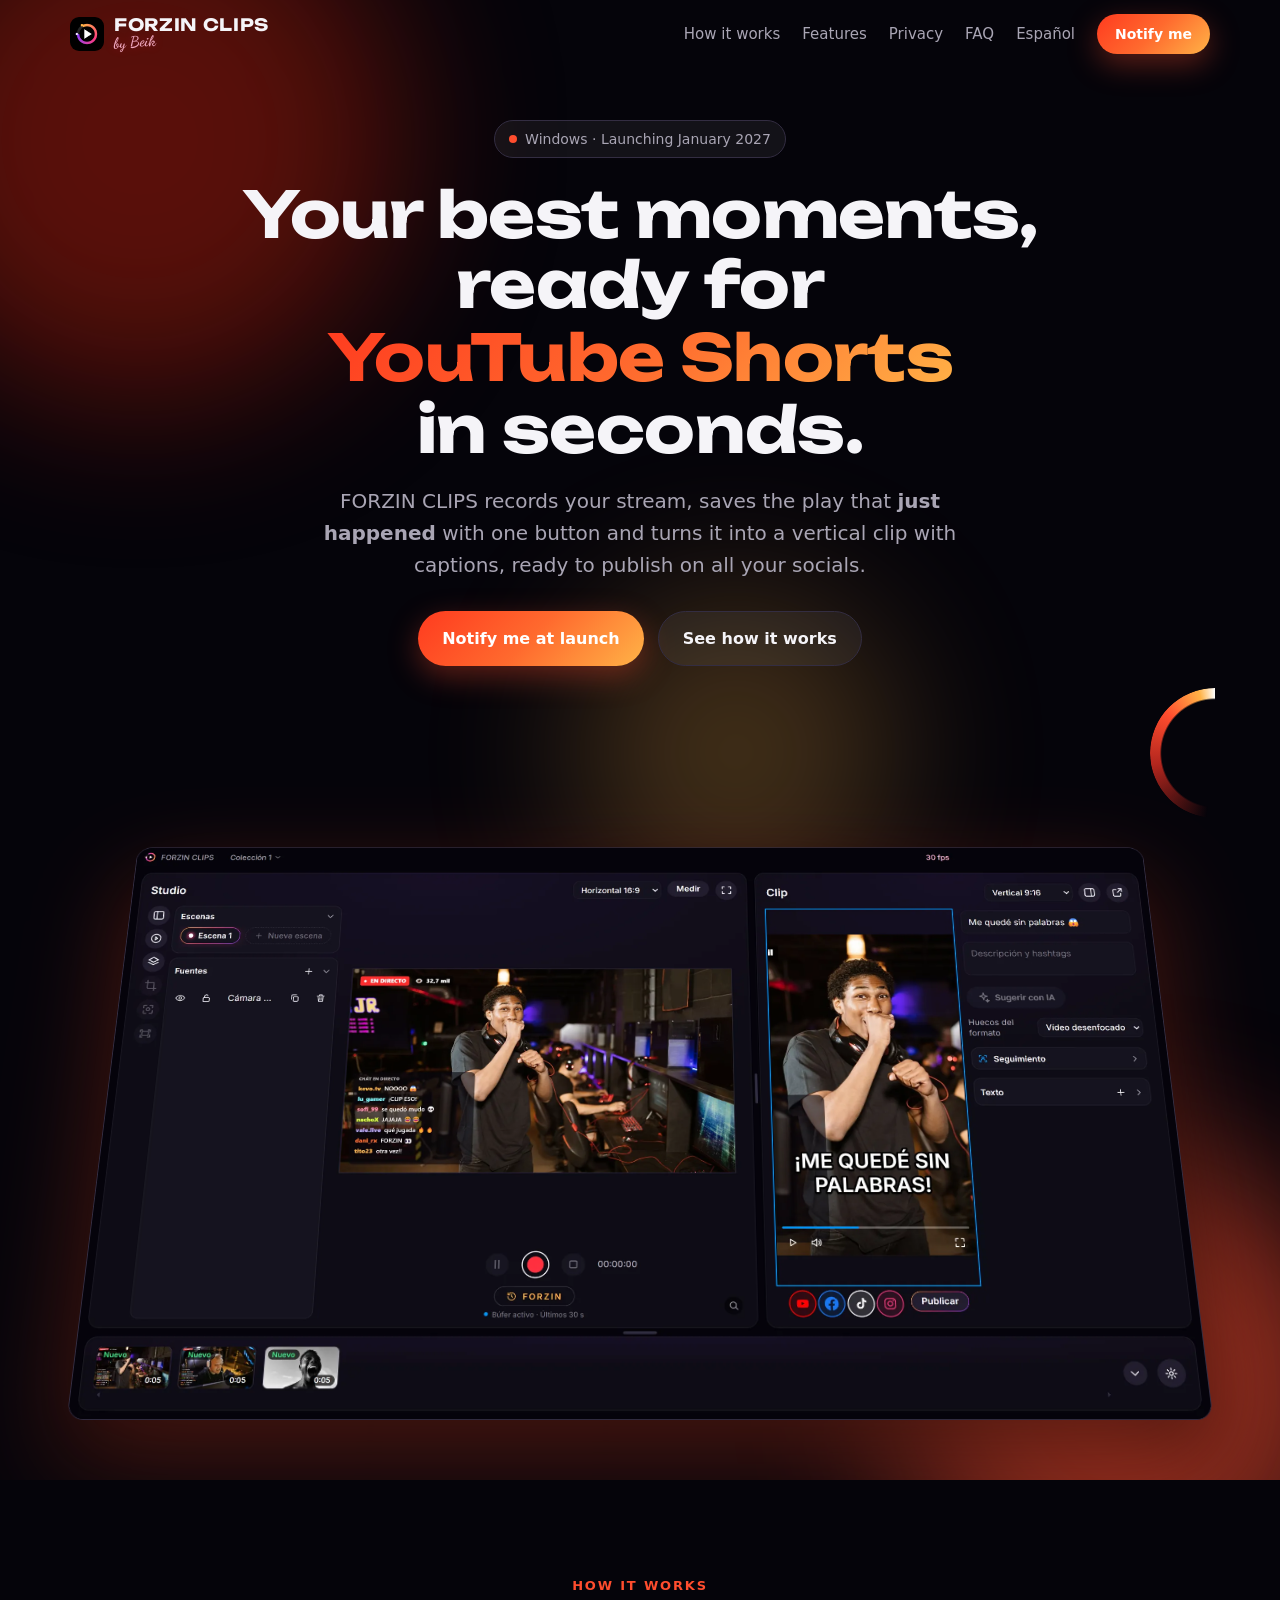
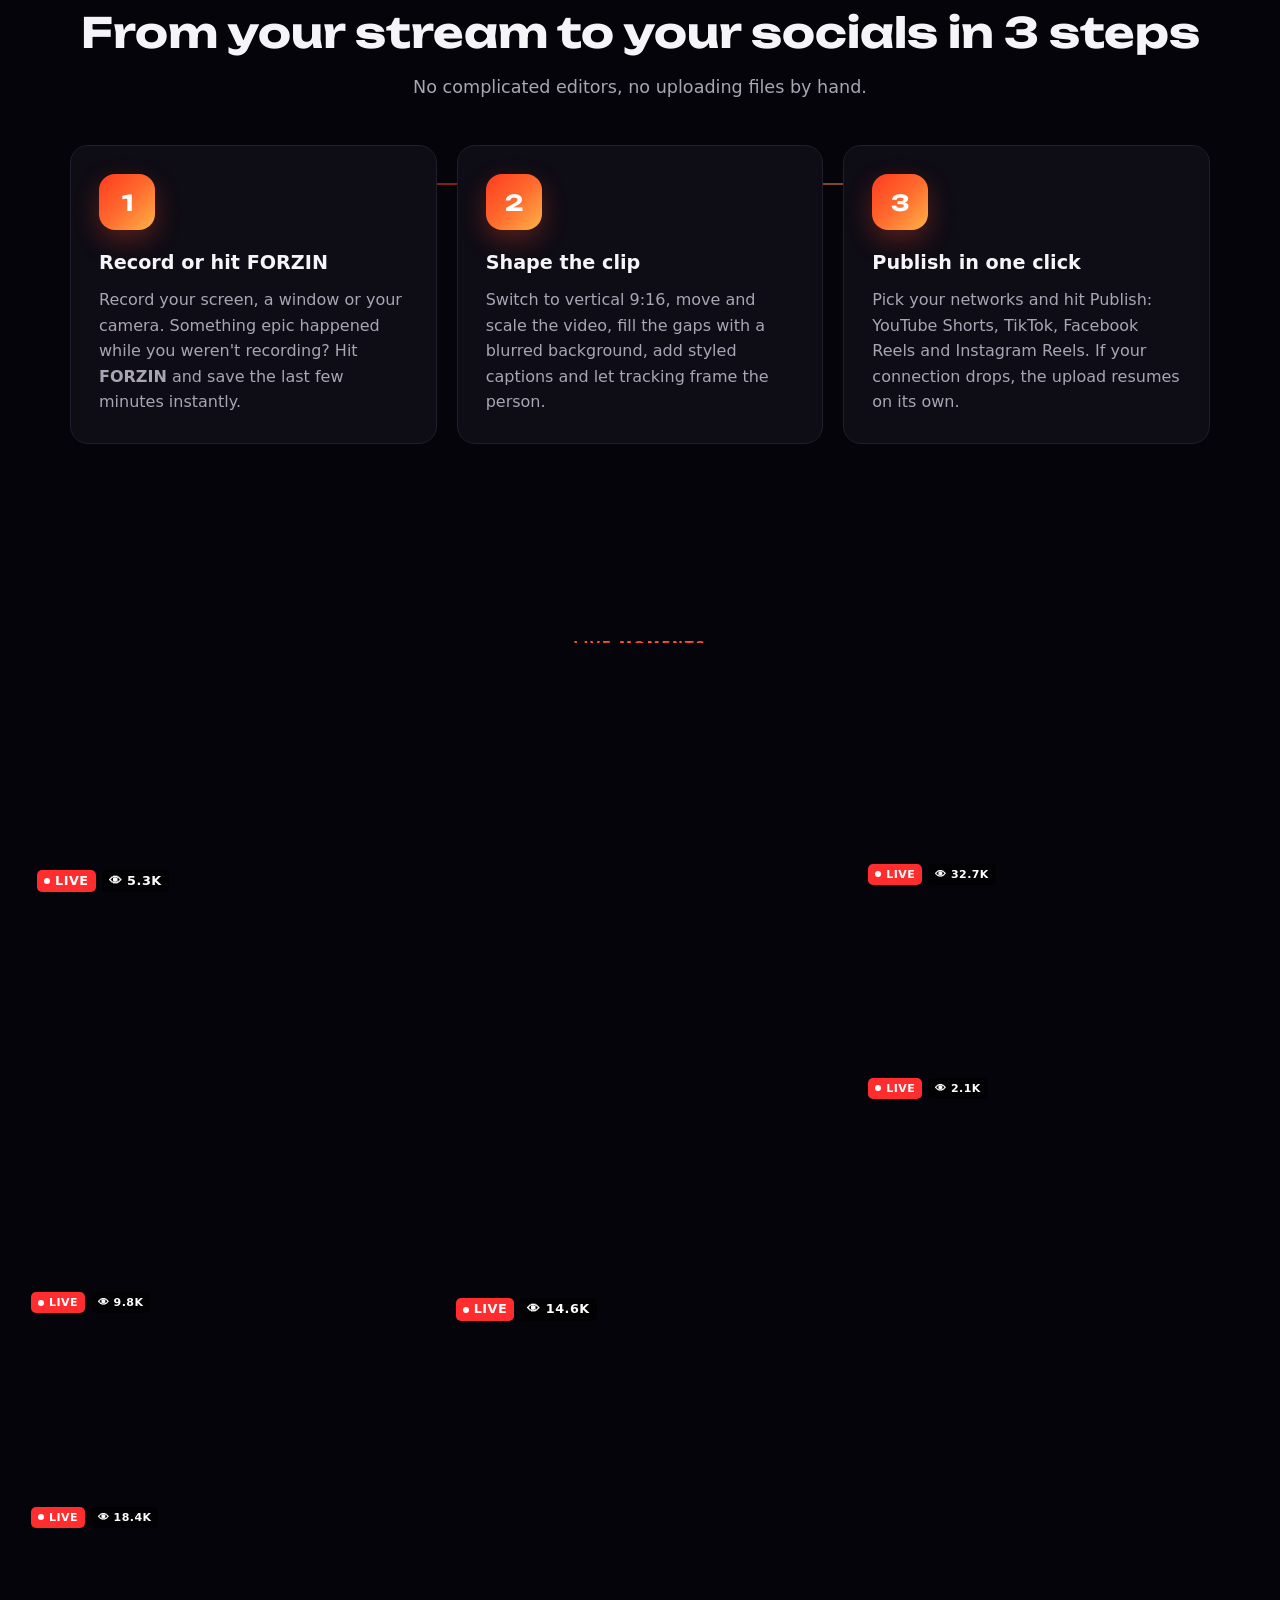
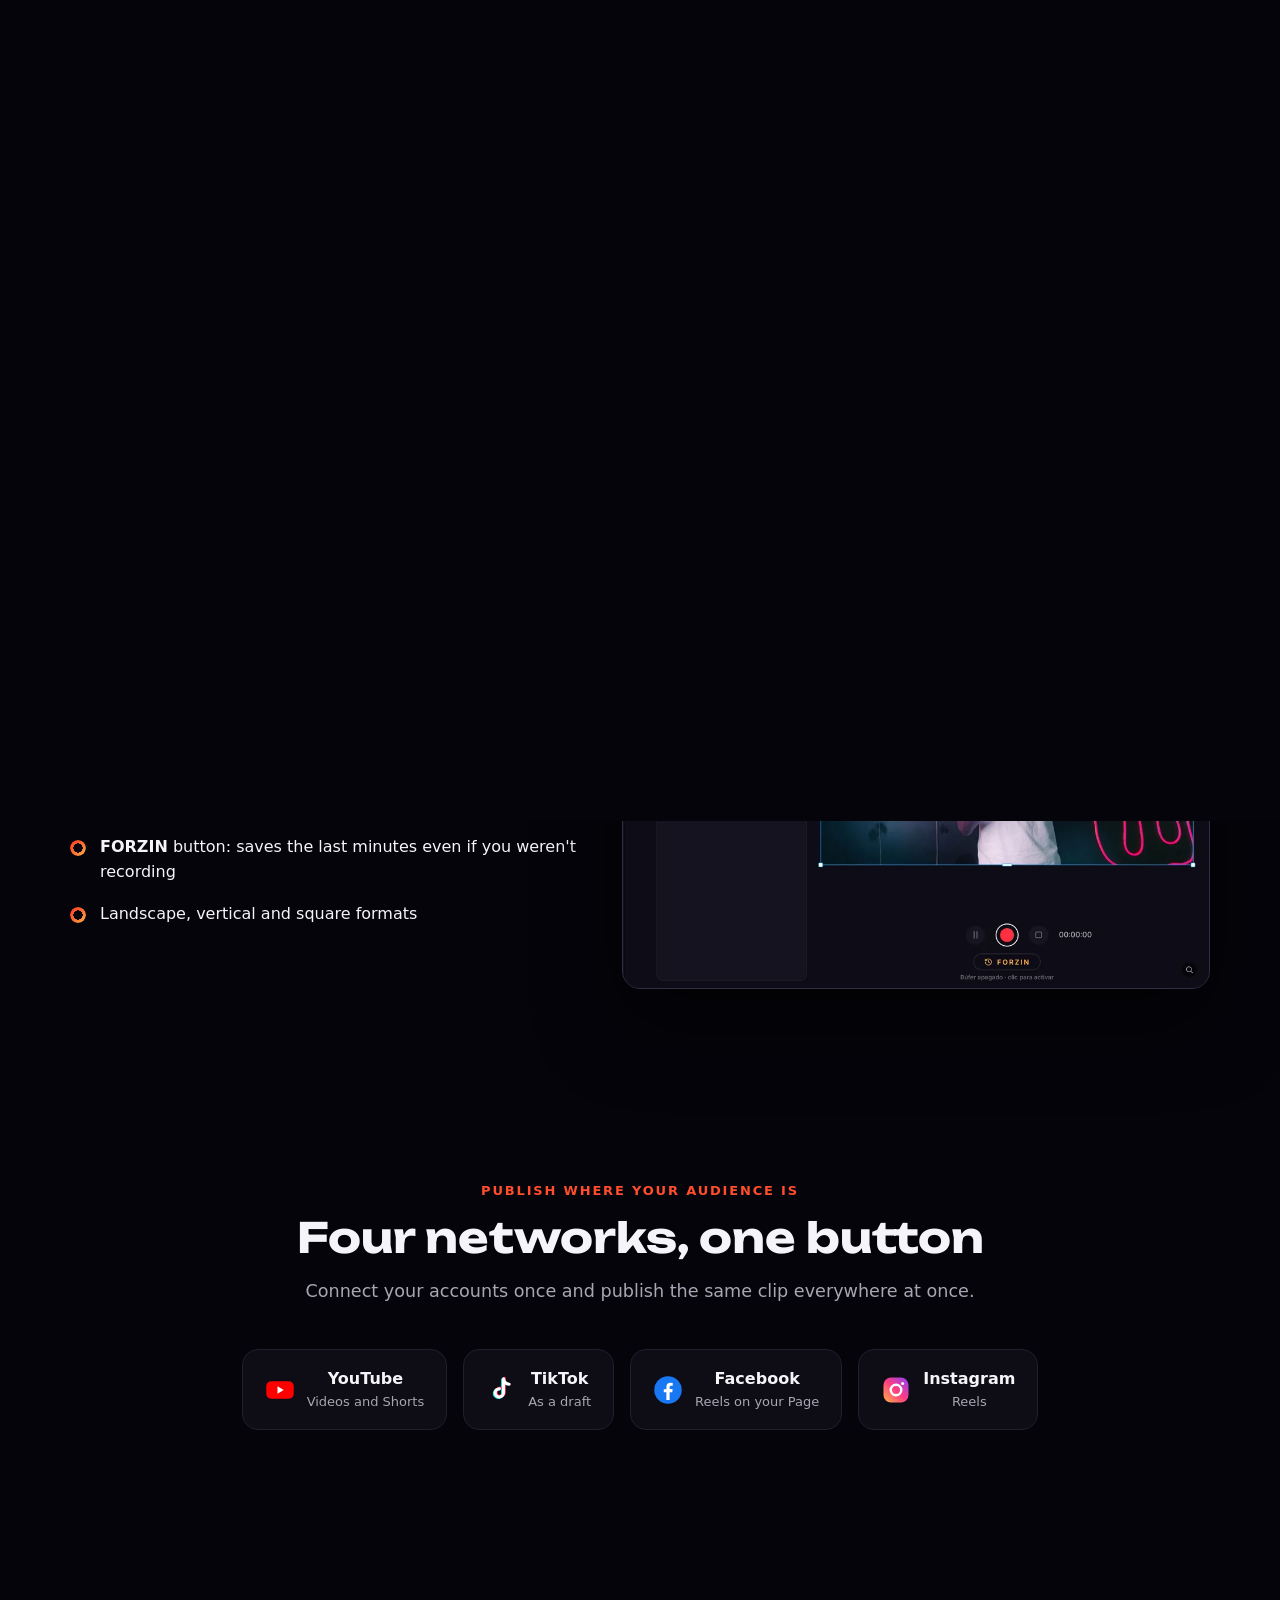
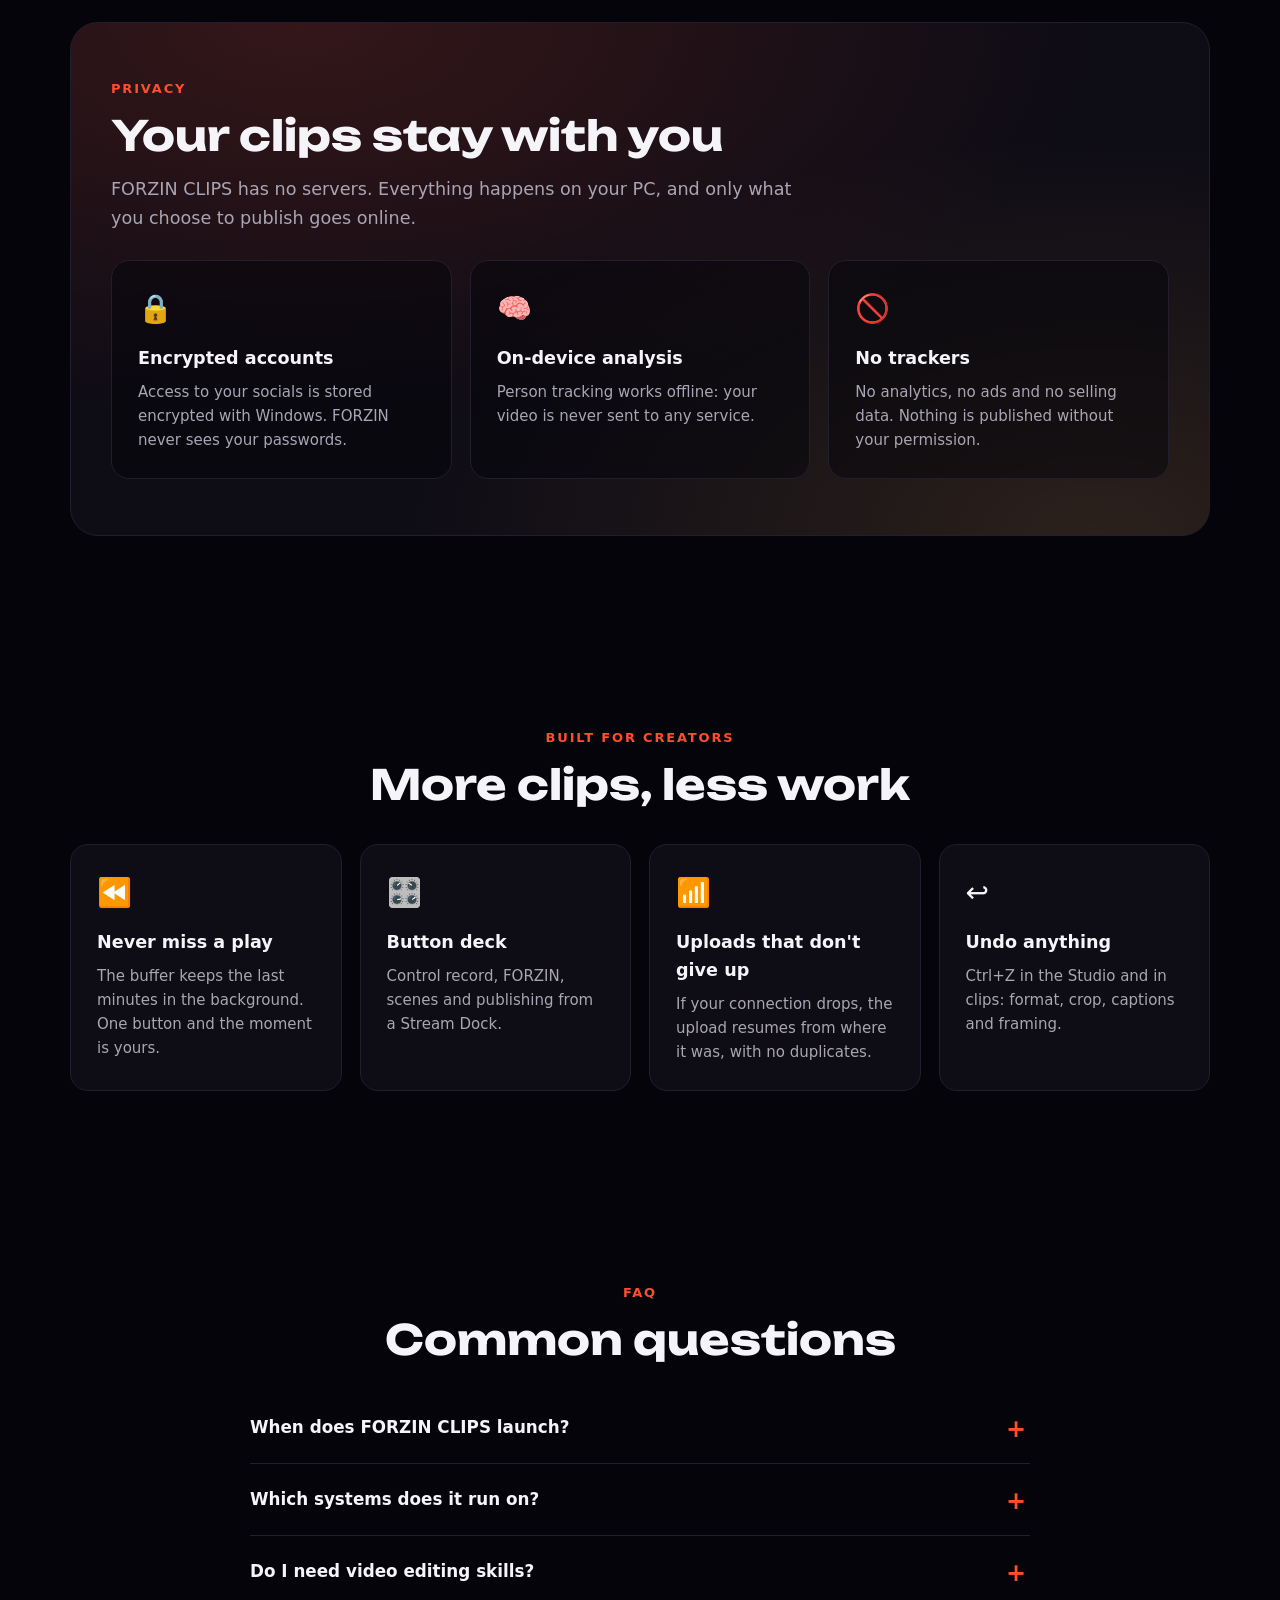
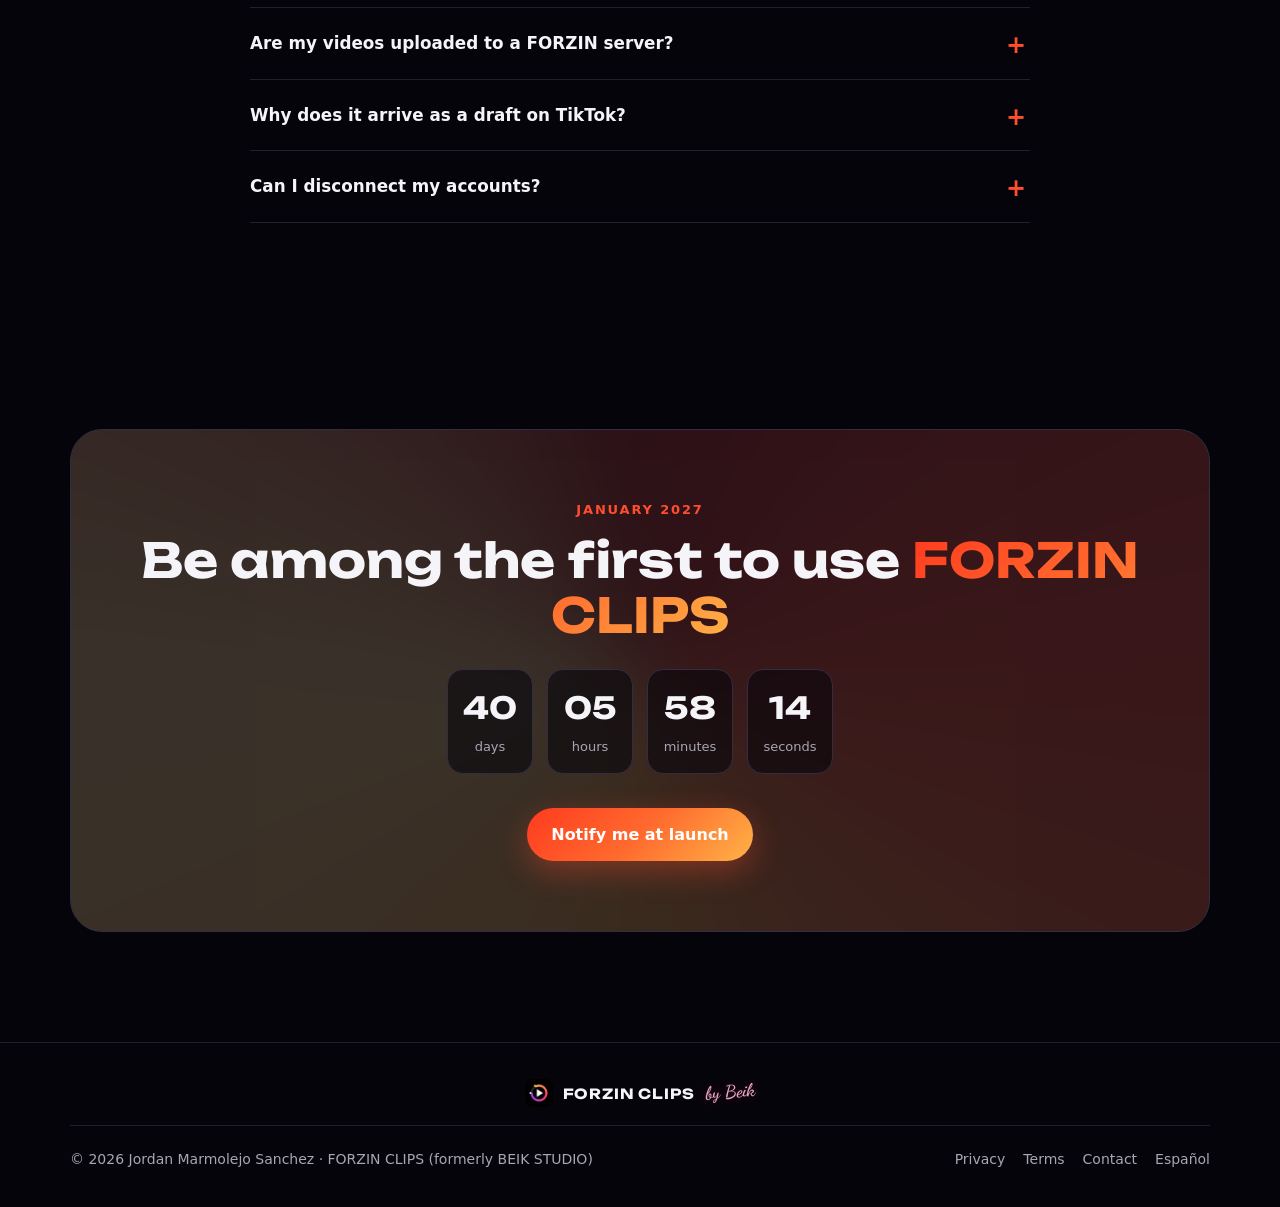
==== commit d9f9d406: "Portada con clip más visible, firma by Beik y título estable - Captura de portada: directo con chat " ====
--- a/index-en.html
+++ b/index-en.html
@@ -16,7 +16,7 @@
 </head>
 <body>
 <header class="top"><div class="wrap">
-  <a class="brand" href="index-en.html"><img src="img/icon-1024.png" alt="" width="34" height="34">FORZIN CLIPS</a>
+  <a class="brand" href="index-en.html"><img src="img/icon-1024.png" alt="" width="34" height="34"><span class="bn">FORZIN CLIPS<small class="sig">by Beik</small></span></a>
   <button class="menu-btn" aria-label="Open menu" aria-expanded="false">☰</button>
   <nav class="nav" aria-label="Navigation">
     <a href="#how">How it works</a>
@@ -69,12 +69,12 @@
   </div>
   <div class="wrap wide">
   <div class="lives">
-    <div class="lv big reveal" data-v="18400"><img src="img/live/01.webp" alt="Streamer live" loading="lazy" width="960" height="540"><div class="tag"><span class="on">LIVE</span><span class="views">👁 <b></b></span></div><div class="chat" aria-hidden="true"></div><div class="fz" aria-hidden="true"><img src="img/favicon.png" alt=""></div></div>
-    <div class="lv reveal" data-v="5300"><img src="img/live/11.webp" alt="Streamer live" loading="lazy" width="960" height="540"><div class="tag"><span class="on">LIVE</span><span class="views">👁 <b></b></span></div><div class="chat" aria-hidden="true"></div><div class="fz" aria-hidden="true"><img src="img/favicon.png" alt=""></div></div>
+    <div class="lv big reveal" data-v="5300"><img src="img/live/11.webp" alt="Streamer live" loading="lazy" width="960" height="540"><div class="tag"><span class="on">LIVE</span><span class="views">👁 <b></b></span></div><div class="chat" aria-hidden="true"></div><div class="fz" aria-hidden="true"><img src="img/favicon.png" alt=""></div></div>
+    <div class="lv reveal" data-v="32700"><img src="img/live/12.webp" alt="Streamer live" loading="lazy" width="960" height="540"><div class="tag"><span class="on">LIVE</span><span class="views">👁 <b></b></span></div><div class="chat" aria-hidden="true"></div><div class="fz" aria-hidden="true"><img src="img/favicon.png" alt=""></div></div>
     <div class="lv reveal" data-v="2100"><img src="img/live/13.webp" alt="Streamer live" loading="lazy" width="960" height="540"><div class="tag"><span class="on">LIVE</span><span class="views">👁 <b></b></span></div><div class="chat" aria-hidden="true"></div><div class="fz" aria-hidden="true"><img src="img/favicon.png" alt=""></div></div>
     <div class="lv reveal" data-v="9800"><img src="img/live/16.webp" alt="Streamer live" loading="lazy" width="960" height="540"><div class="tag"><span class="on">LIVE</span><span class="views">👁 <b></b></span></div><div class="chat" aria-hidden="true"></div><div class="fz" aria-hidden="true"><img src="img/favicon.png" alt=""></div></div>
-    <div class="lv big reveal" data-v="32700"><img src="img/live/12.webp" alt="Streamer live" loading="lazy" width="960" height="540"><div class="tag"><span class="on">LIVE</span><span class="views">👁 <b></b></span></div><div class="chat" aria-hidden="true"></div><div class="fz" aria-hidden="true"><img src="img/favicon.png" alt=""></div></div>
-    <div class="lv reveal" data-v="14600"><img src="img/live/22.webp" alt="Streamer live" loading="lazy" width="960" height="540"><div class="tag"><span class="on">LIVE</span><span class="views">👁 <b></b></span></div><div class="chat" aria-hidden="true"></div><div class="fz" aria-hidden="true"><img src="img/favicon.png" alt=""></div></div>
+    <div class="lv big reveal" data-v="14600"><img src="img/live/22.webp" alt="Streamer live" loading="lazy" width="960" height="540"><div class="tag"><span class="on">LIVE</span><span class="views">👁 <b></b></span></div><div class="chat" aria-hidden="true"></div><div class="fz" aria-hidden="true"><img src="img/favicon.png" alt=""></div></div>
+    <div class="lv reveal" data-v="18400"><img src="img/live/01.webp" alt="Streamer live" loading="lazy" width="960" height="540"><div class="tag"><span class="on">LIVE</span><span class="views">👁 <b></b></span></div><div class="chat" aria-hidden="true"></div><div class="fz" aria-hidden="true"><img src="img/favicon.png" alt=""></div></div>
   </div>
   <p class="credit">Sample photos from <a href="https://www.pexels.com" rel="noopener" target="_blank">Pexels</a>. The people shown are not affiliated with FORZIN CLIPS.</p>
   </div>
@@ -179,6 +179,7 @@
 </main>
 
 <footer><div class="wrap">
+  <div class="fsig"><img src="img/icon-1024.png" alt="" width="28" height="28" loading="lazy"><span>FORZIN CLIPS <em>by Beik</em></span></div>
   <div>© <span data-year>2026</span> Jordan Marmolejo Sanchez · FORZIN CLIPS (formerly BEIK STUDIO)</div>
   <nav aria-label="Documents"><a href="privacy.html">Privacy</a><a href="terms.html">Terms</a><a href="mailto:Jordanmarmolejosanchez@gmail.com">Contact</a><a href="index.html" hreflang="es">Español</a></nav>
 </div></footer>
--- a/site.css
+++ b/site.css
@@ -1,5 +1,6 @@
 /* FORZIN CLIPS — web. Colores y formas de la app («Noche FORZIN»): negro con un toque morado y el aro naranja→rosa→morado. */
 @font-face{font-family:"Unbounded";src:url("fonts/unbounded-latin-700-normal.woff2") format("woff2");font-weight:700;font-display:swap}
+@font-face{font-family:"Dancing Script";src:url("fonts/dancing-script-latin-700-normal.woff2") format("woff2");font-weight:700;font-display:swap}
 :root{
   --bg:#05040A;--surface:#0E0C15;--surface2:#16131F;--surface3:#221E2E;
   --text:#F5F4F8;--muted:#A9A5B4;--faint:#75707F;--line:#221E2E;--line2:#332D42;
@@ -28,6 +29,14 @@
 .top .wrap{display:flex;align-items:center;justify-content:space-between;height:68px;gap:16px}
 .brand{display:flex;align-items:center;gap:10px;text-decoration:none;color:var(--text);font-family:var(--display);font-size:17px;letter-spacing:.04em}
 .brand img{width:34px;height:34px;border-radius:9px}
+.brand .bn{display:flex;flex-direction:column;line-height:1.05}
+/* Firma «by Beik»: la misma del arranque de la app (Dancing Script, rosa claro, inclinada, brillo rosa) */
+.sig,.fsig em{font:700 15px "Dancing Script",cursive;color:#FFB8D2;letter-spacing:0;text-shadow:0 0 12px rgba(255,61,129,.35);transform:rotate(-4deg);transform-origin:left;opacity:.9;display:inline-block}
+.sig{margin-top:1px}
+.fsig{display:flex;align-items:center;gap:10px;width:100%;justify-content:center;padding-bottom:18px;margin-bottom:6px;border-bottom:1px solid var(--line)}
+.fsig img{width:28px;height:28px;border-radius:8px}
+.fsig span{font-family:var(--display);font-size:14px;letter-spacing:.06em;color:var(--text)}
+.fsig em{font-size:18px;margin-left:8px}
 .nav{display:flex;align-items:center;gap:22px}
 .nav a{color:var(--muted);text-decoration:none;font-size:15px}.nav a:hover{color:var(--text)}
 .nav .btn{padding:9px 18px;font-size:14px}
@@ -53,7 +62,7 @@
 .hero h1{font-family:var(--display);font-size:clamp(2.1rem,5.2vw,4rem);line-height:1.08;margin:0 0 20px;letter-spacing:-.01em}
 .hero p.lead{font-size:clamp(1.05rem,1.6vw,1.25rem);color:var(--muted);max-width:56ch;margin:0 0 30px}
 .cta{display:flex;flex-wrap:wrap;gap:14px}
-.rotator{display:inline-block}
+.rotator{display:block;white-space:nowrap;height:1.2em;line-height:1.2em}
 .rotator span{display:inline-block;animation:wordin .5s var(--ease);background:var(--grad);-webkit-background-clip:text;background-clip:text;-webkit-text-fill-color:transparent;padding-bottom:.08em}
 @keyframes wordin{from{opacity:0;transform:translateY(.4em)}to{opacity:1;transform:none}}
 .shot{position:relative;border-radius:var(--r);overflow:hidden;border:1px solid var(--line2);box-shadow:0 30px 80px rgba(0,0,0,.6),0 0 0 1px rgba(255,255,255,.04) inset;background:var(--surface)}
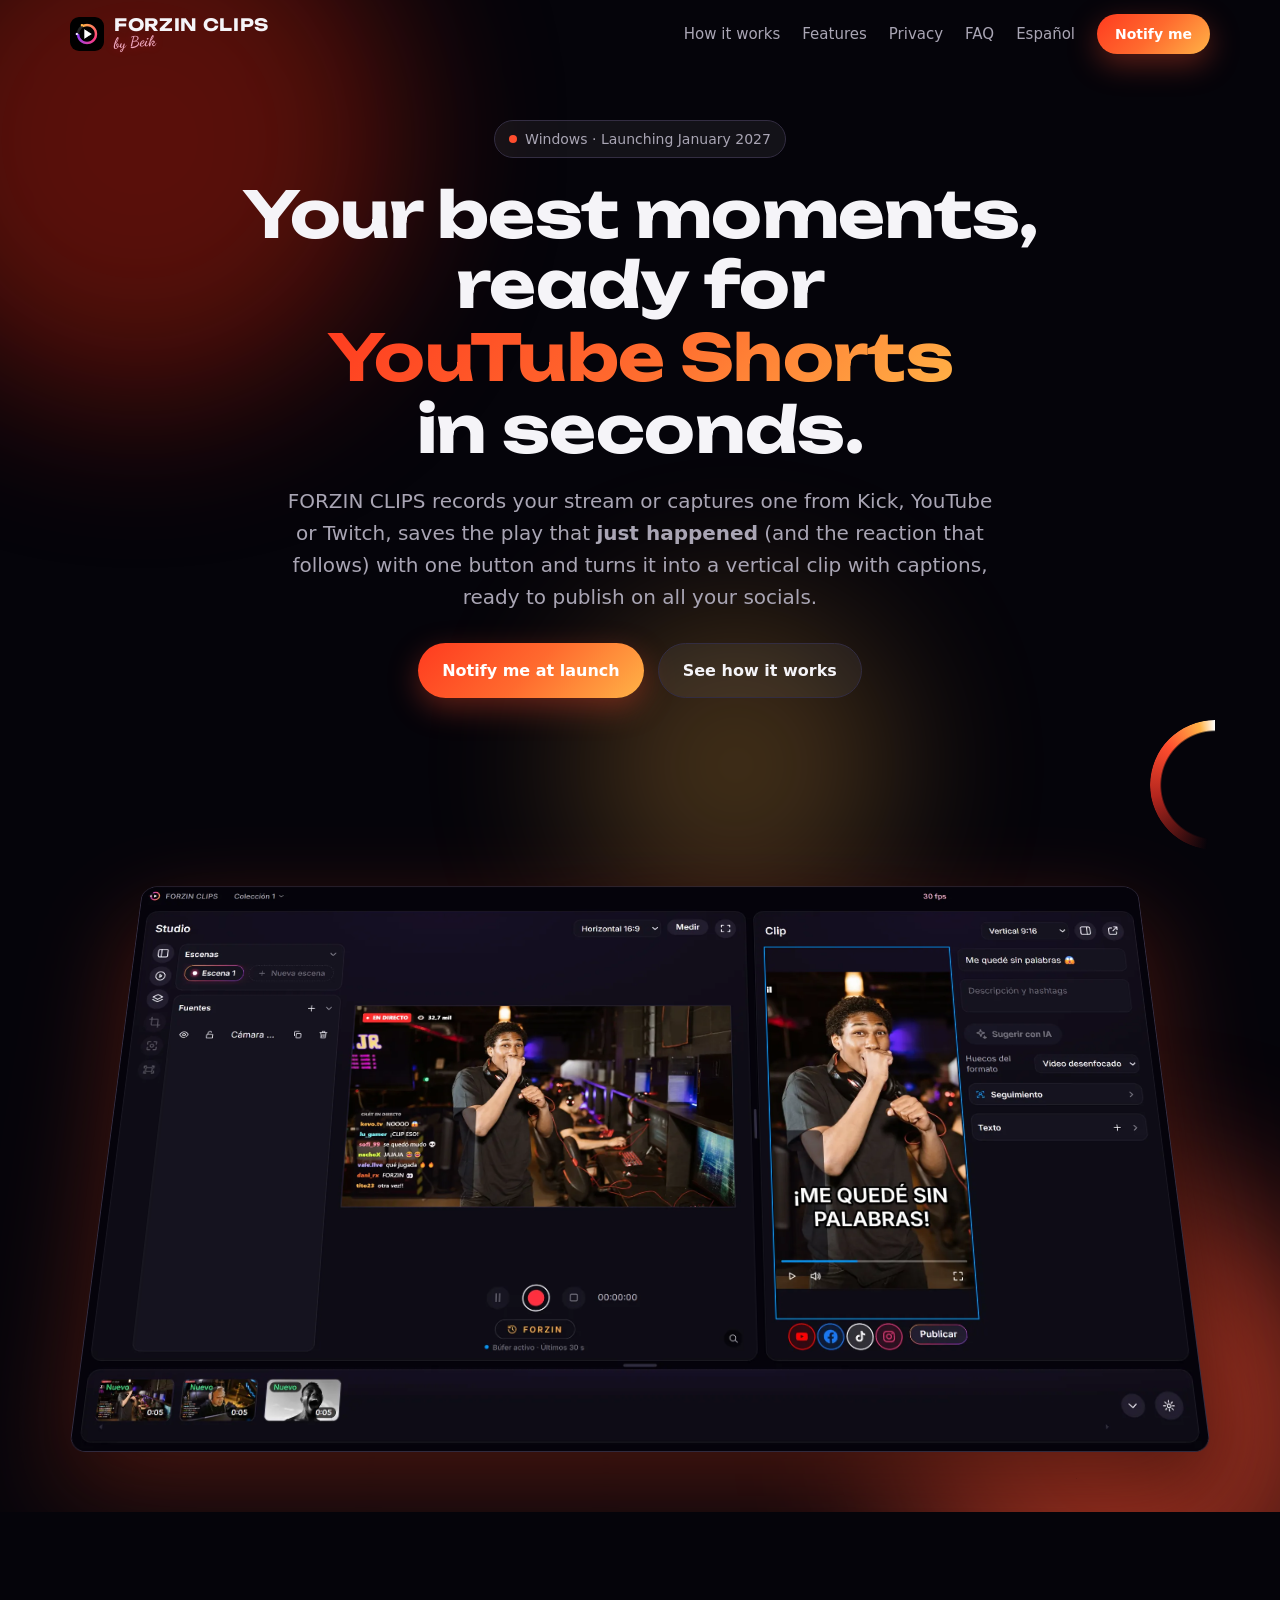
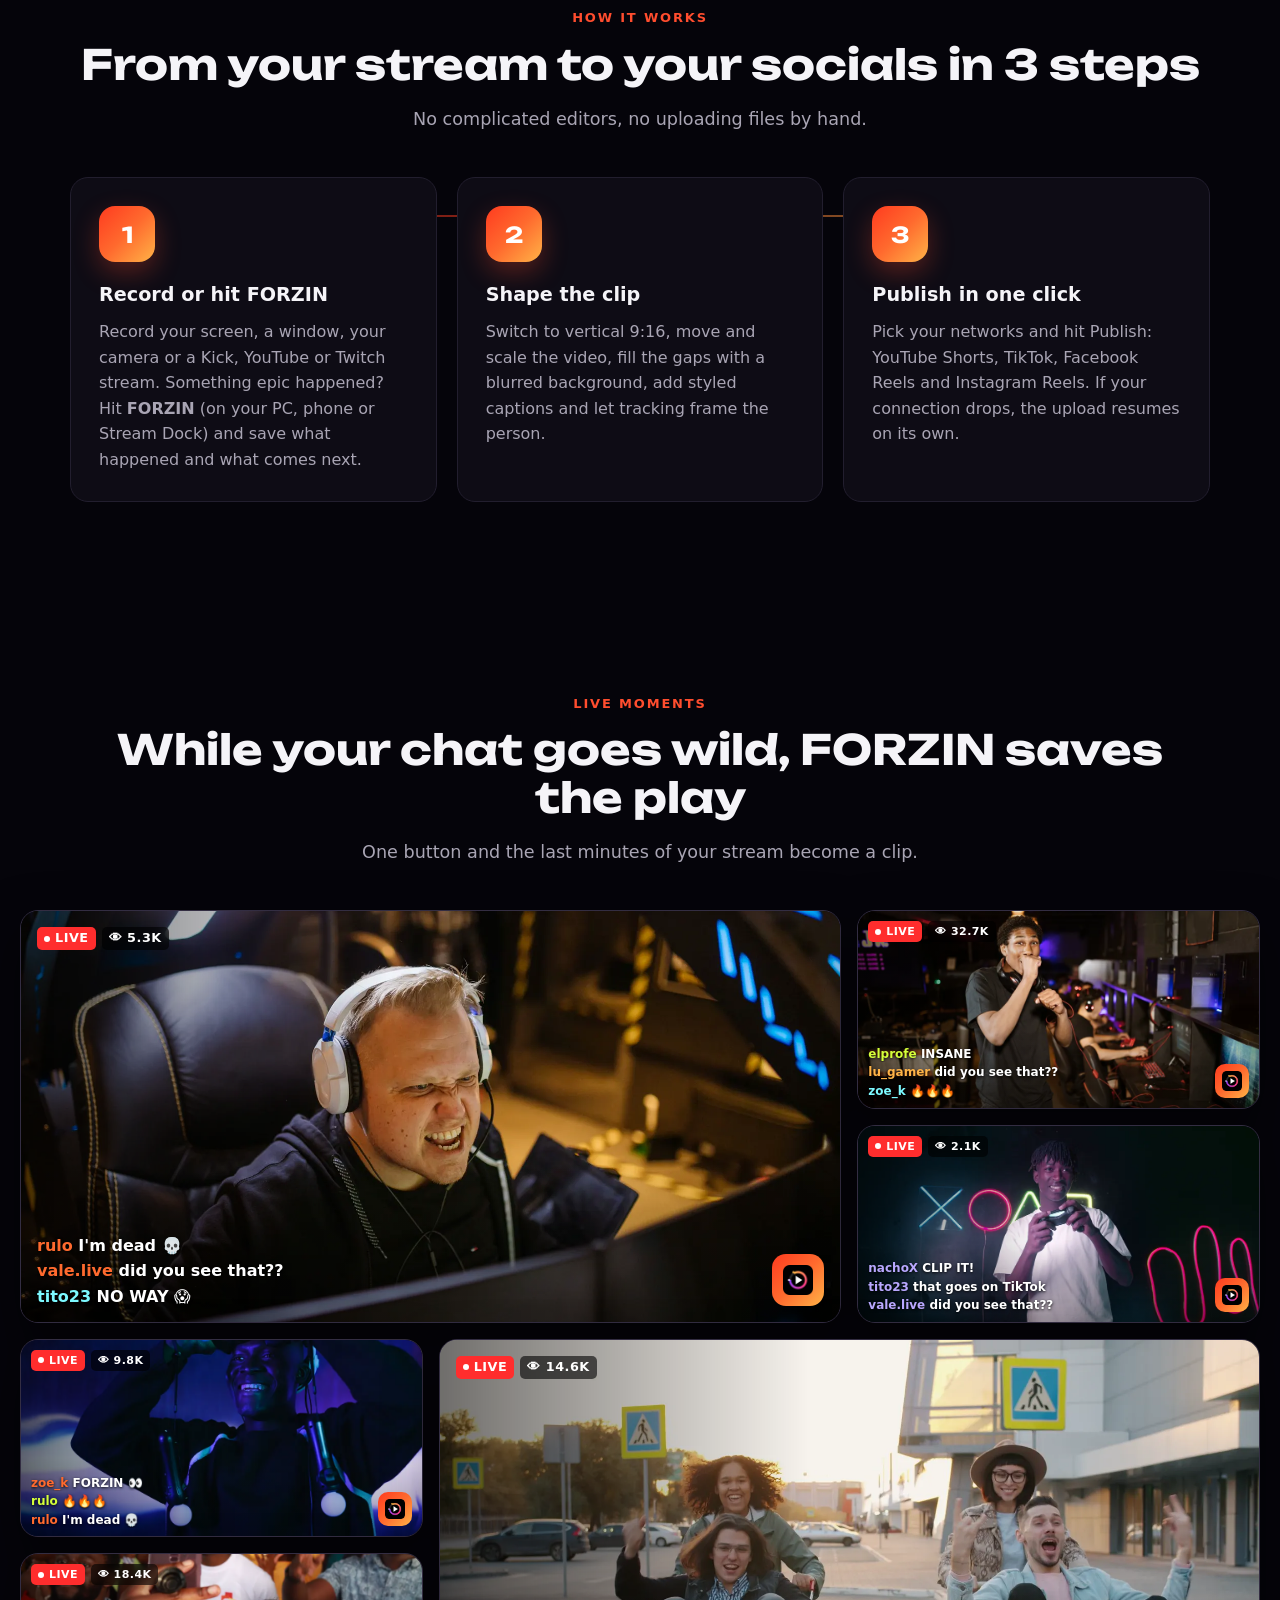
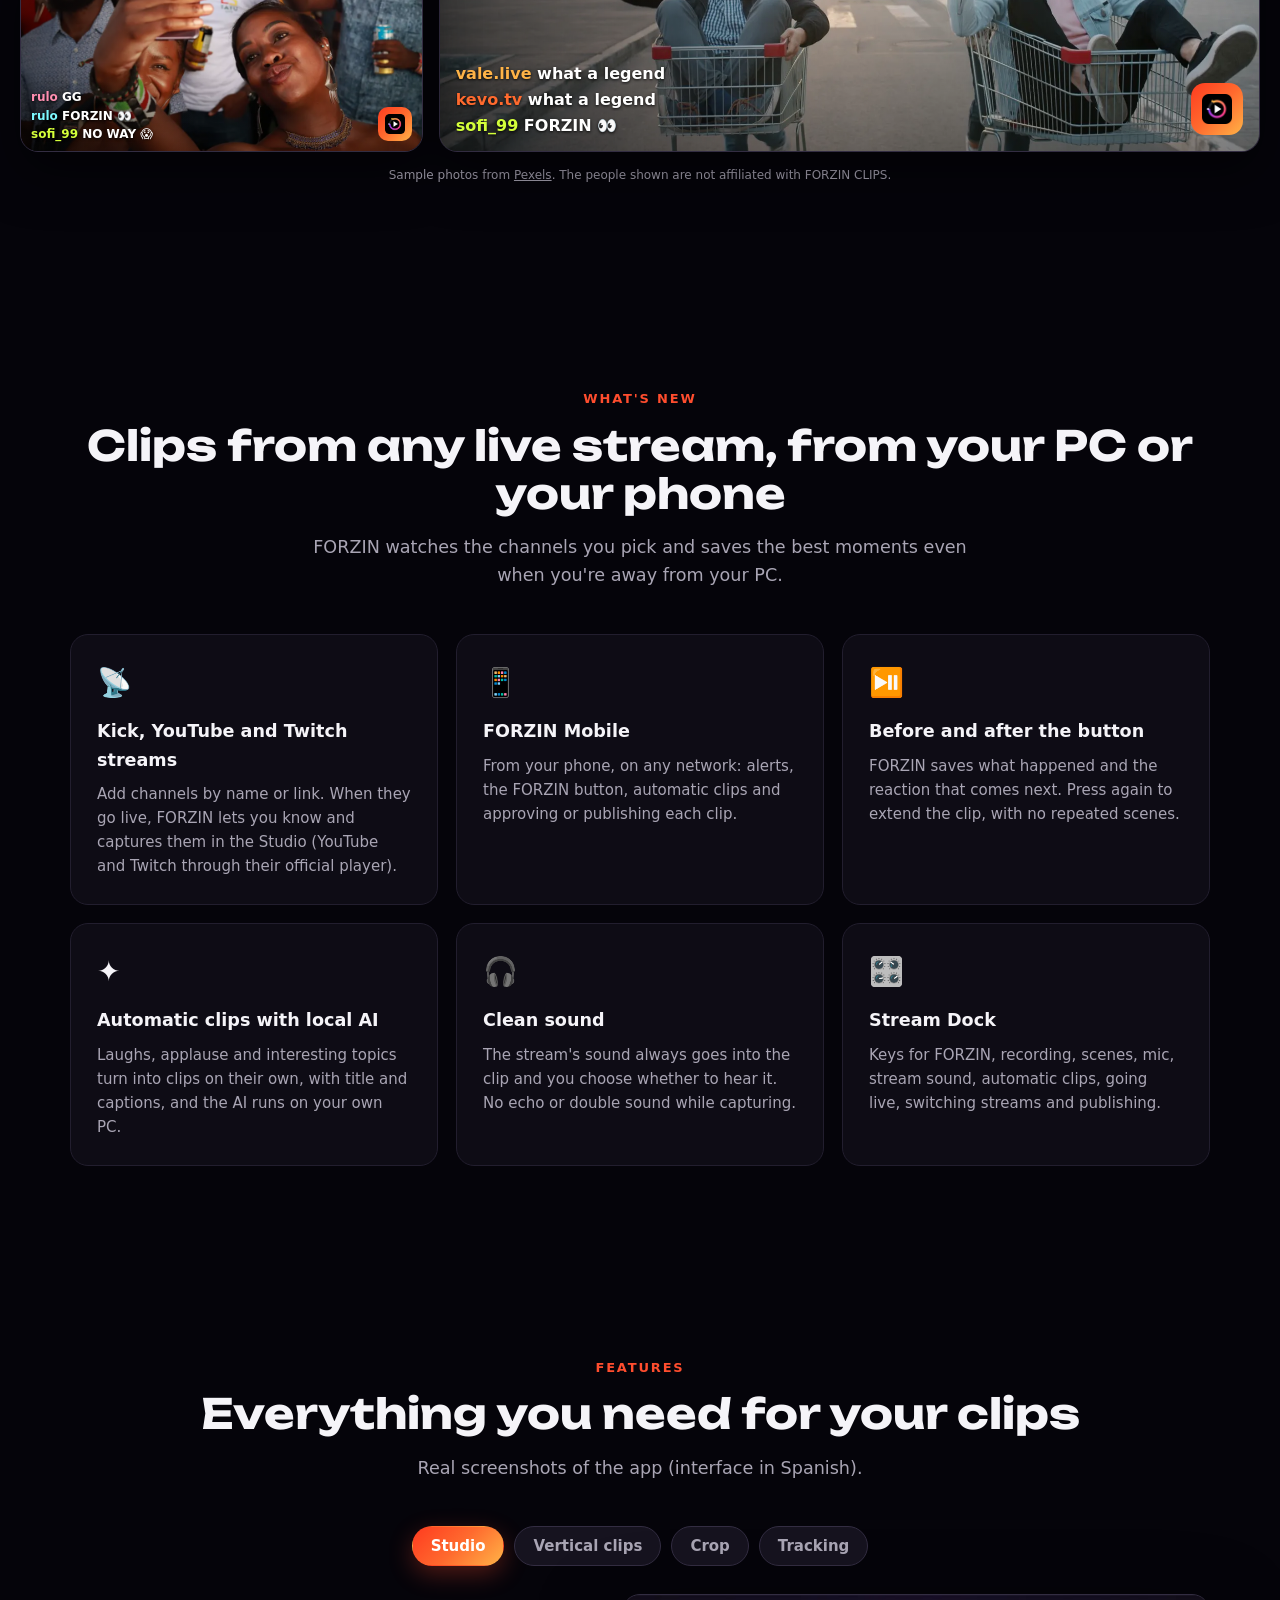
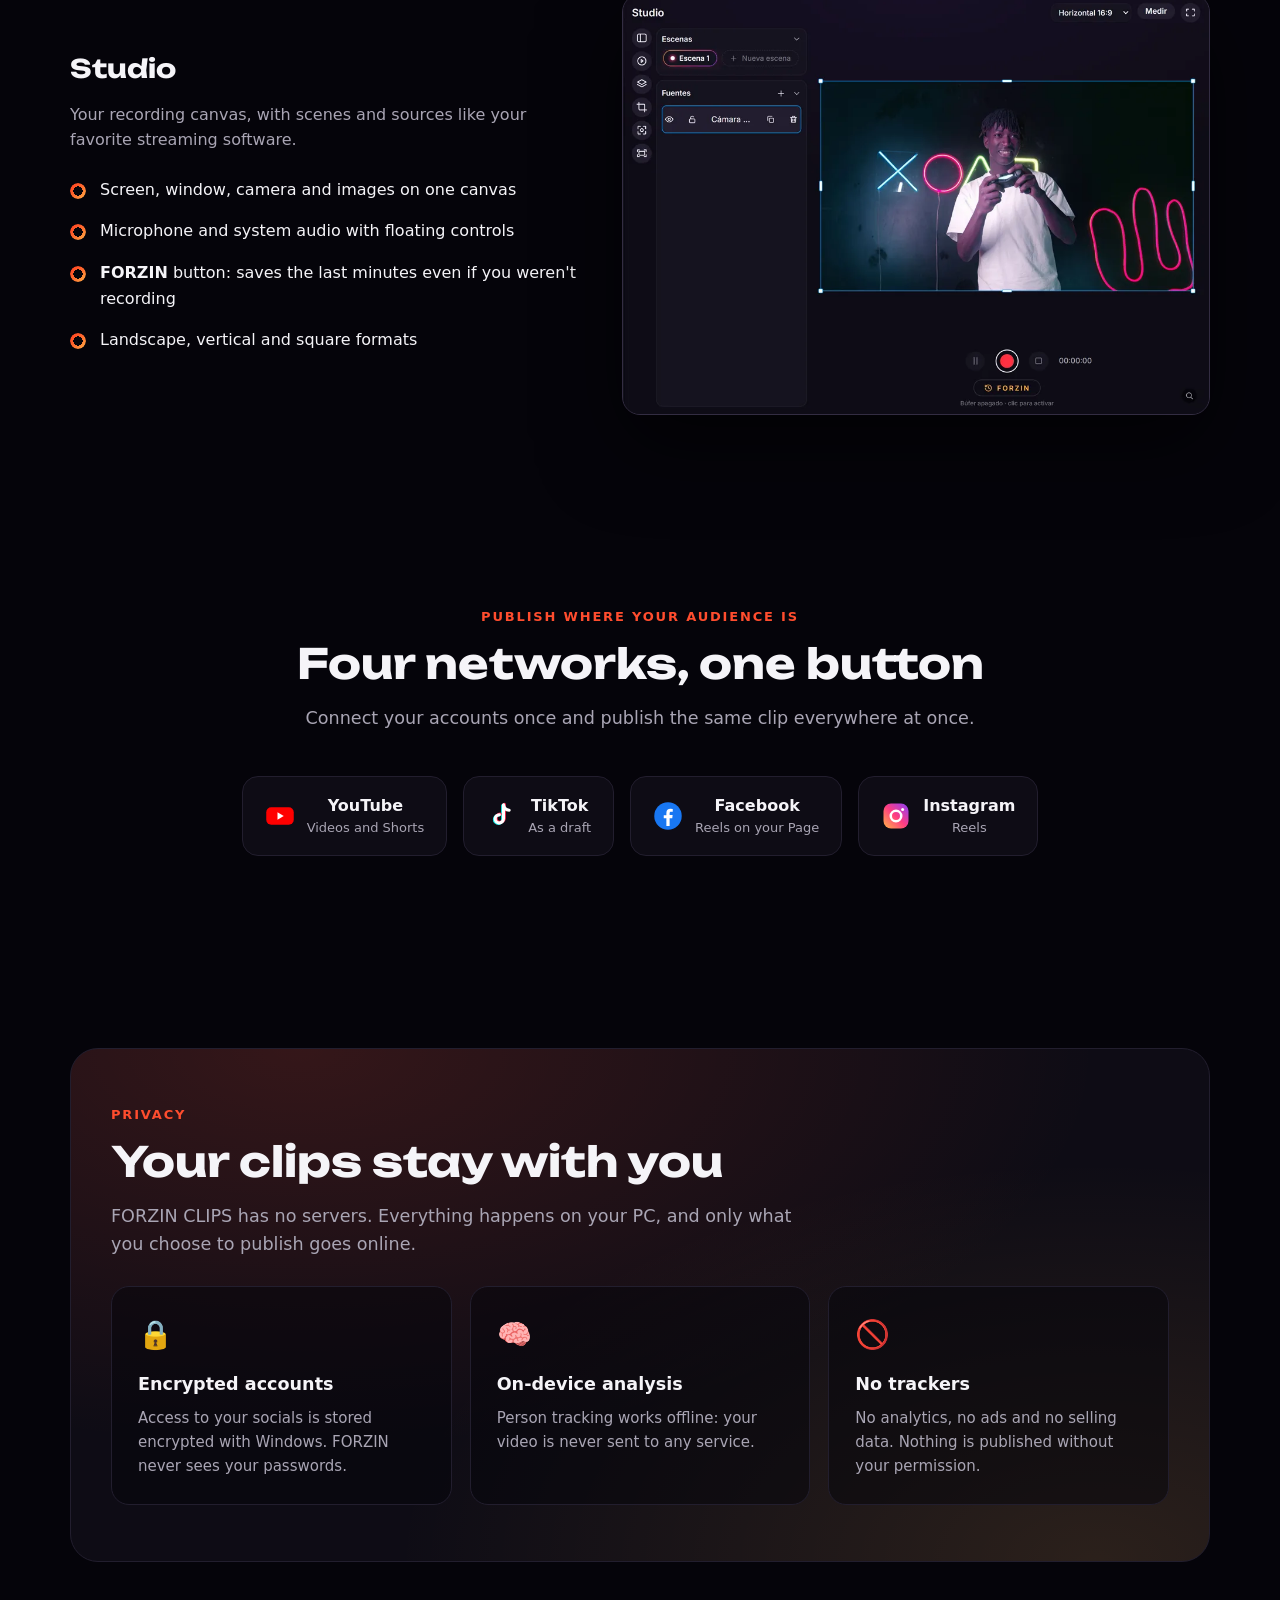
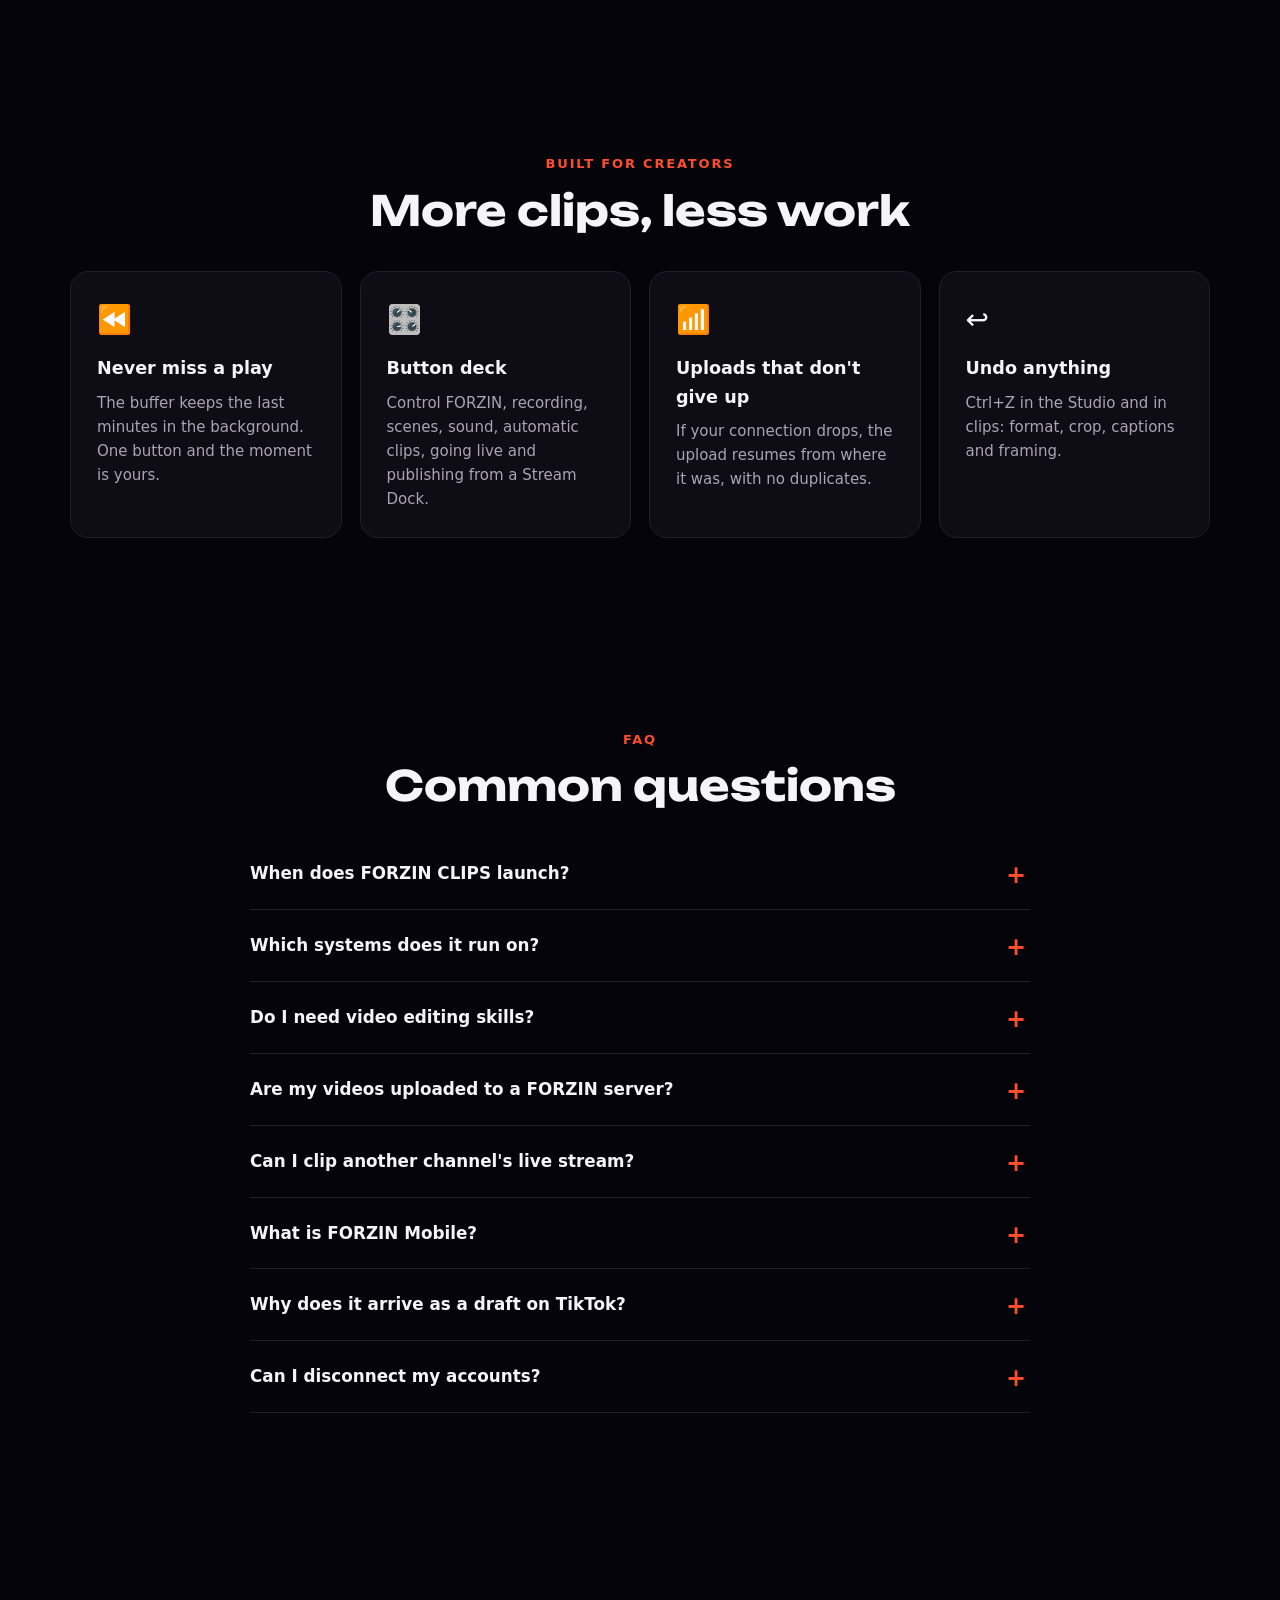
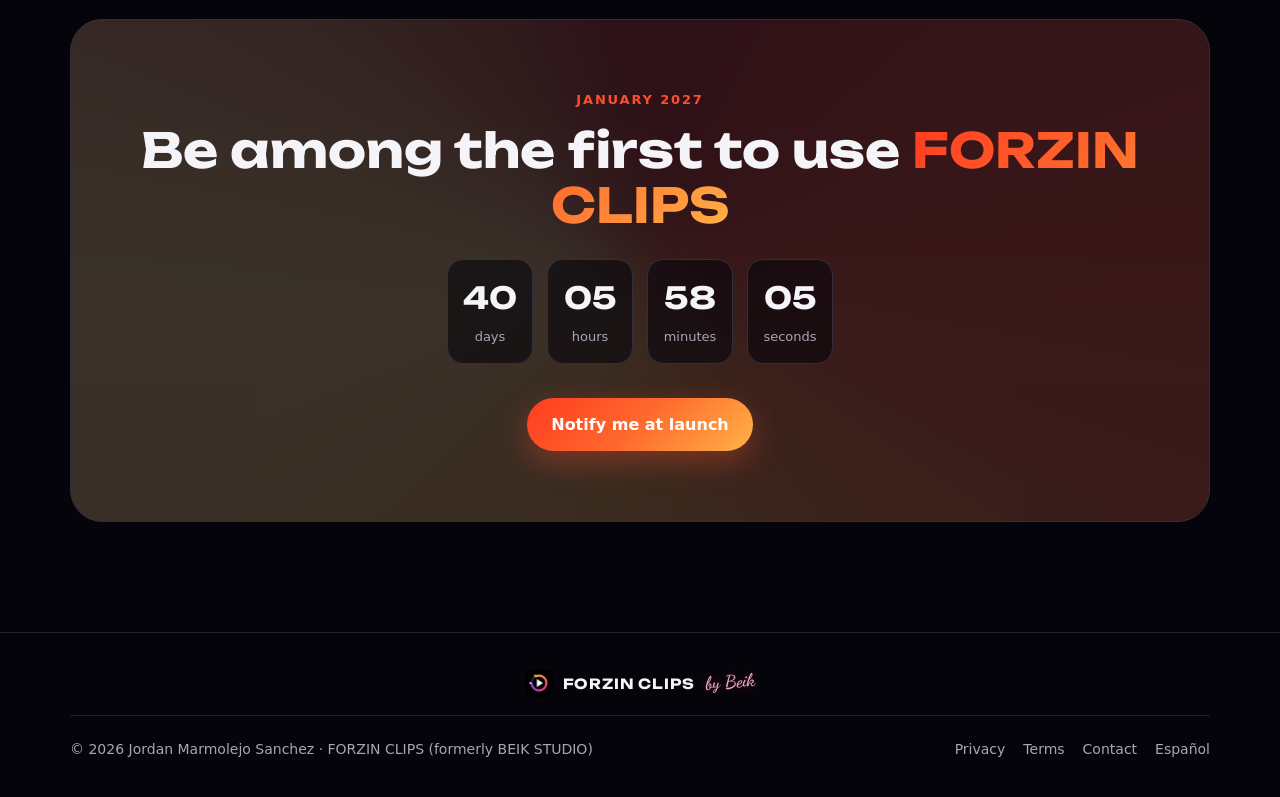
==== commit 2b053f66: "Novedades: directos de Kick, YouTube y Twitch, FORZIN Móvil, botón antes y después, Stream Dock Co-A" ====
--- a/index-en.html
+++ b/index-en.html
@@ -35,7 +35,7 @@
     <div class="reveal">
       <div class="badge"><i></i>Windows · Launching January 2027</div>
       <h1>Your best moments, ready for <span class="rotator" data-words="TikTok|YouTube Shorts|Reels|your community"><span>TikTok</span></span> in seconds.</h1>
-      <p class="lead">FORZIN CLIPS records your stream, saves the play that <strong>just happened</strong> with one button and turns it into a vertical clip with captions, ready to publish on all your socials.</p>
+      <p class="lead">FORZIN CLIPS records your stream or captures one from Kick, YouTube or Twitch, saves the play that <strong>just happened</strong> (and the reaction that follows) with one button and turns it into a vertical clip with captions, ready to publish on all your socials.</p>
       <div class="cta">
         <a class="btn primary" data-waitlist href="#launch">Notify me at launch</a>
         <a class="btn ghost" href="#how">See how it works</a>
@@ -55,7 +55,7 @@
     <p class="sub reveal">No complicated editors, no uploading files by hand.</p>
   </div>
   <div class="wrap steps" style="text-align:left">
-    <div class="step reveal"><div class="n">1</div><h3>Record or hit FORZIN</h3><p>Record your screen, a window or your camera. Something epic happened while you weren't recording? Hit <strong>FORZIN</strong> and save the last few minutes instantly.</p></div>
+    <div class="step reveal"><div class="n">1</div><h3>Record or hit FORZIN</h3><p>Record your screen, a window, your camera or a Kick, YouTube or Twitch stream. Something epic happened? Hit <strong>FORZIN</strong> (on your PC, phone or Stream Dock) and save what happened and what comes next.</p></div>
     <div class="step reveal d1"><div class="n">2</div><h3>Shape the clip</h3><p>Switch to vertical 9:16, move and scale the video, fill the gaps with a blurred background, add styled captions and let tracking frame the person.</p></div>
     <div class="step reveal d2"><div class="n">3</div><h3>Publish in one click</h3><p>Pick your networks and hit Publish: YouTube Shorts, TikTok, Facebook Reels and Instagram Reels. If your connection drops, the upload resumes on its own.</p></div>
   </div>
@@ -77,6 +77,21 @@
     <div class="lv reveal" data-v="18400"><img src="img/live/01.webp" alt="Streamer live" loading="lazy" width="960" height="540"><div class="tag"><span class="on">LIVE</span><span class="views">👁 <b></b></span></div><div class="chat" aria-hidden="true"></div><div class="fz" aria-hidden="true"><img src="img/favicon.png" alt=""></div></div>
   </div>
   <p class="credit">Sample photos from <a href="https://www.pexels.com" rel="noopener" target="_blank">Pexels</a>. The people shown are not affiliated with FORZIN CLIPS.</p>
+  </div>
+</section>
+<section id="new">
+  <div class="wrap center">
+    <p class="kicker reveal">What's new</p>
+    <h2 class="reveal">Clips from any live stream, from your PC or your phone</h2>
+    <p class="sub reveal">FORZIN watches the channels you pick and saves the best moments even when you're away from your PC.</p>
+  </div>
+  <div class="wrap grid" style="margin-top:36px;grid-template-columns:repeat(auto-fit,minmax(300px,1fr))">
+    <div class="card reveal"><div class="ic">📡</div><h3>Kick, YouTube and Twitch streams</h3><p>Add channels by name or link. When they go live, FORZIN lets you know and captures them in the Studio (YouTube and Twitch through their official player).</p></div>
+    <div class="card reveal d1"><div class="ic">📱</div><h3>FORZIN Mobile</h3><p>From your phone, on any network: alerts, the FORZIN button, automatic clips and approving or publishing each clip.</p></div>
+    <div class="card reveal d2"><div class="ic">⏯️</div><h3>Before and after the button</h3><p>FORZIN saves what happened and the reaction that comes next. Press again to extend the clip, with no repeated scenes.</p></div>
+    <div class="card reveal d3"><div class="ic">✦</div><h3>Automatic clips with local AI</h3><p>Laughs, applause and interesting topics turn into clips on their own, with title and captions, and the AI runs on your own PC.</p></div>
+    <div class="card reveal"><div class="ic">🎧</div><h3>Clean sound</h3><p>The stream's sound always goes into the clip and you choose whether to hear it. No echo or double sound while capturing.</p></div>
+    <div class="card reveal d1"><div class="ic">🎛️</div><h3>Stream Dock</h3><p>Keys for FORZIN, recording, scenes, mic, stream sound, automatic clips, going live, switching streams and publishing.</p></div>
   </div>
 </section>
 <section id="features">
@@ -148,7 +163,7 @@
   <div class="wrap center"><p class="kicker reveal">Built for creators</p><h2 class="reveal">More clips, less work</h2></div>
   <div class="wrap grid" style="margin-top:36px">
     <div class="card reveal"><div class="ic">⏪</div><h3>Never miss a play</h3><p>The buffer keeps the last minutes in the background. One button and the moment is yours.</p></div>
-    <div class="card reveal d1"><div class="ic">🎛️</div><h3>Button deck</h3><p>Control record, FORZIN, scenes and publishing from a Stream Dock.</p></div>
+    <div class="card reveal d1"><div class="ic">🎛️</div><h3>Button deck</h3><p>Control FORZIN, recording, scenes, sound, automatic clips, going live and publishing from a Stream Dock.</p></div>
     <div class="card reveal d2"><div class="ic">📶</div><h3>Uploads that don't give up</h3><p>If your connection drops, the upload resumes from where it was, with no duplicates.</p></div>
     <div class="card reveal d3"><div class="ic">↩️</div><h3>Undo anything</h3><p>Ctrl+Z in the Studio and in clips: format, crop, captions and framing.</p></div>
   </div>
@@ -161,6 +176,8 @@
     <details><summary>Which systems does it run on?</summary><p>Windows 10 and Windows 11.</p></details>
     <details><summary>Do I need video editing skills?</summary><p>No. Pick the format, move the video with your mouse, type your caption and hit Publish.</p></details>
     <details><summary>Are my videos uploaded to a FORZIN server?</summary><p>No. FORZIN CLIPS has no servers. Your clips only leave your PC when you publish them, straight to the network you choose.</p></details>
+    <details><summary>Can I clip another channel's live stream?</summary><p>Yes, from Kick, YouTube and Twitch, by adding the channel in FORZIN Mobile. Only do it with creators who allow you to clip their content.</p></details>
+    <details><summary>What is FORZIN Mobile?</summary><p>A phone app that connects securely to your PC (without opening router ports): it alerts you when a channel goes live, and from there you hit FORZIN, turn on automatic clips and approve or publish.</p></details>
     <details><summary>Why does it arrive as a draft on TikTok?</summary><p>FORZIN sends the clip to your TikTok inbox. There you write the final caption and post it from the TikTok app.</p></details>
     <details><summary>Can I disconnect my accounts?</summary><p>Yes, anytime, from Settings. The access stored on your PC is deleted.</p></details>
   </div>
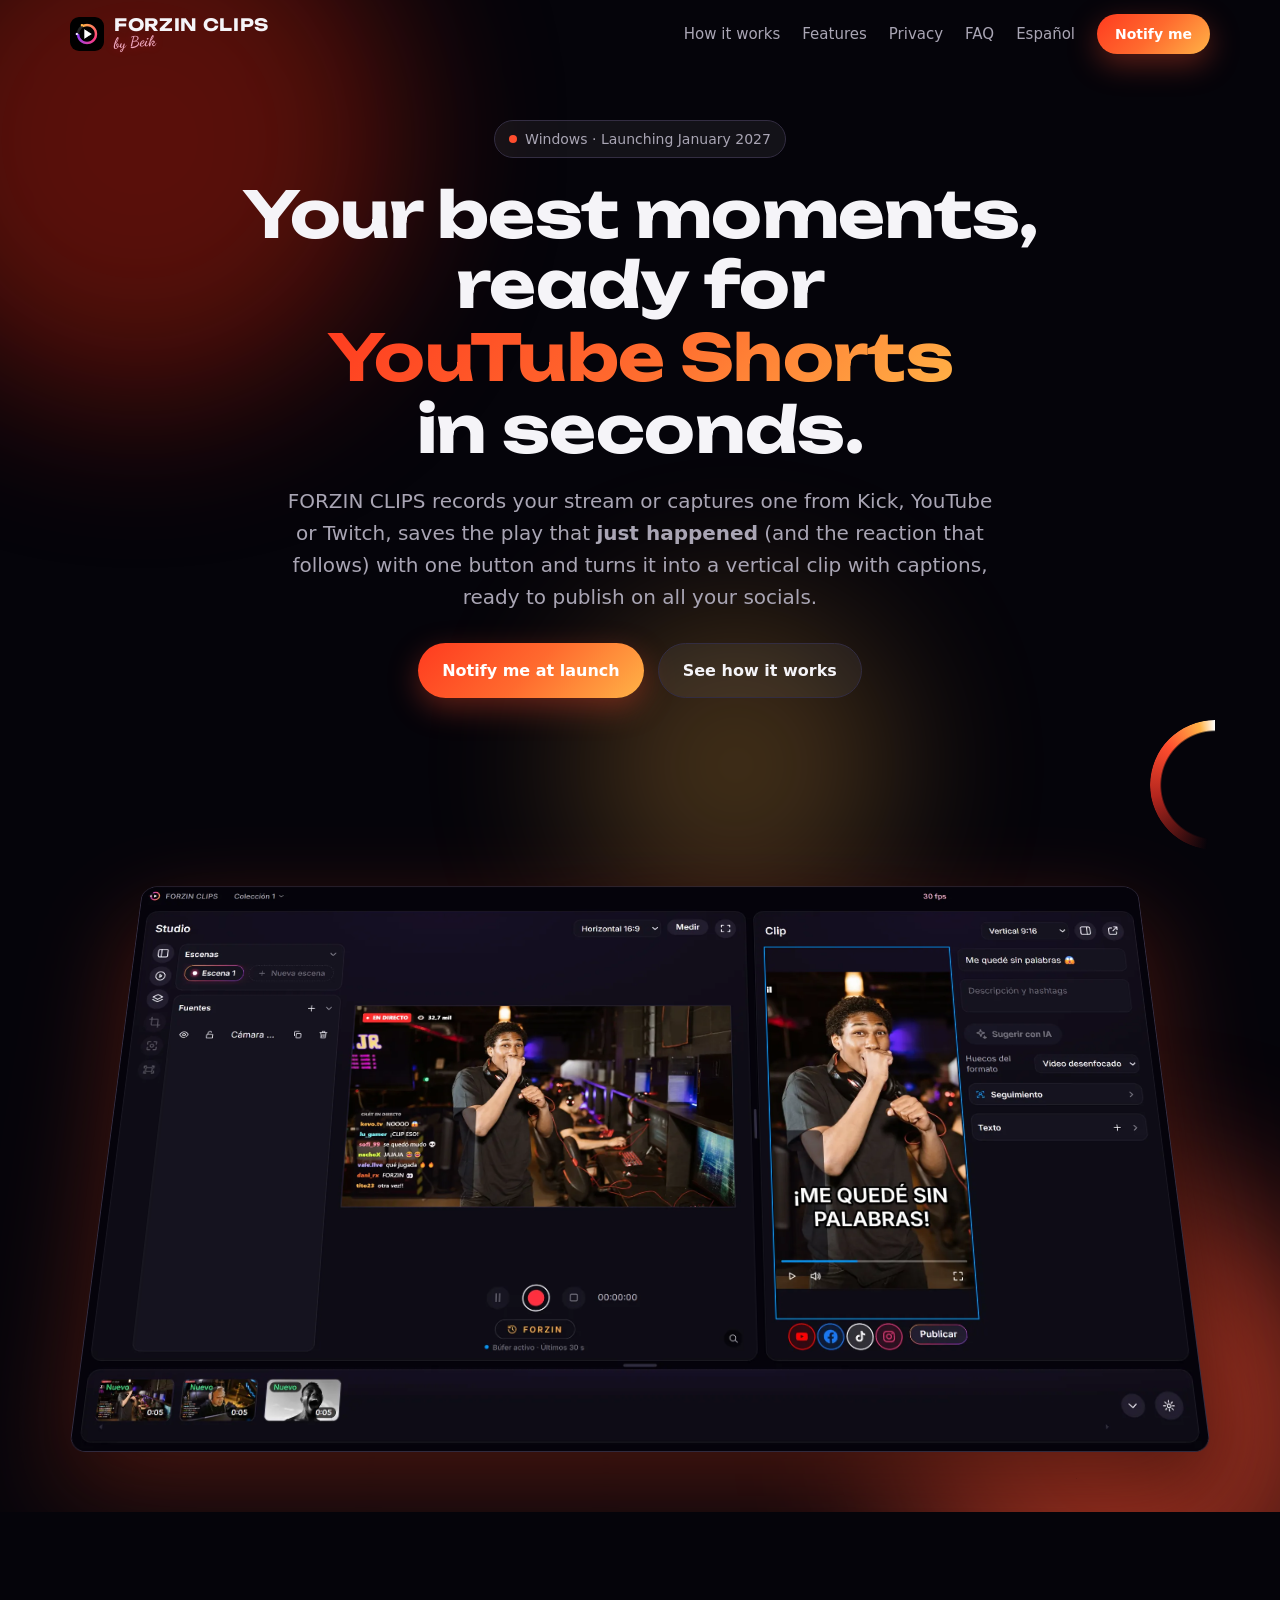
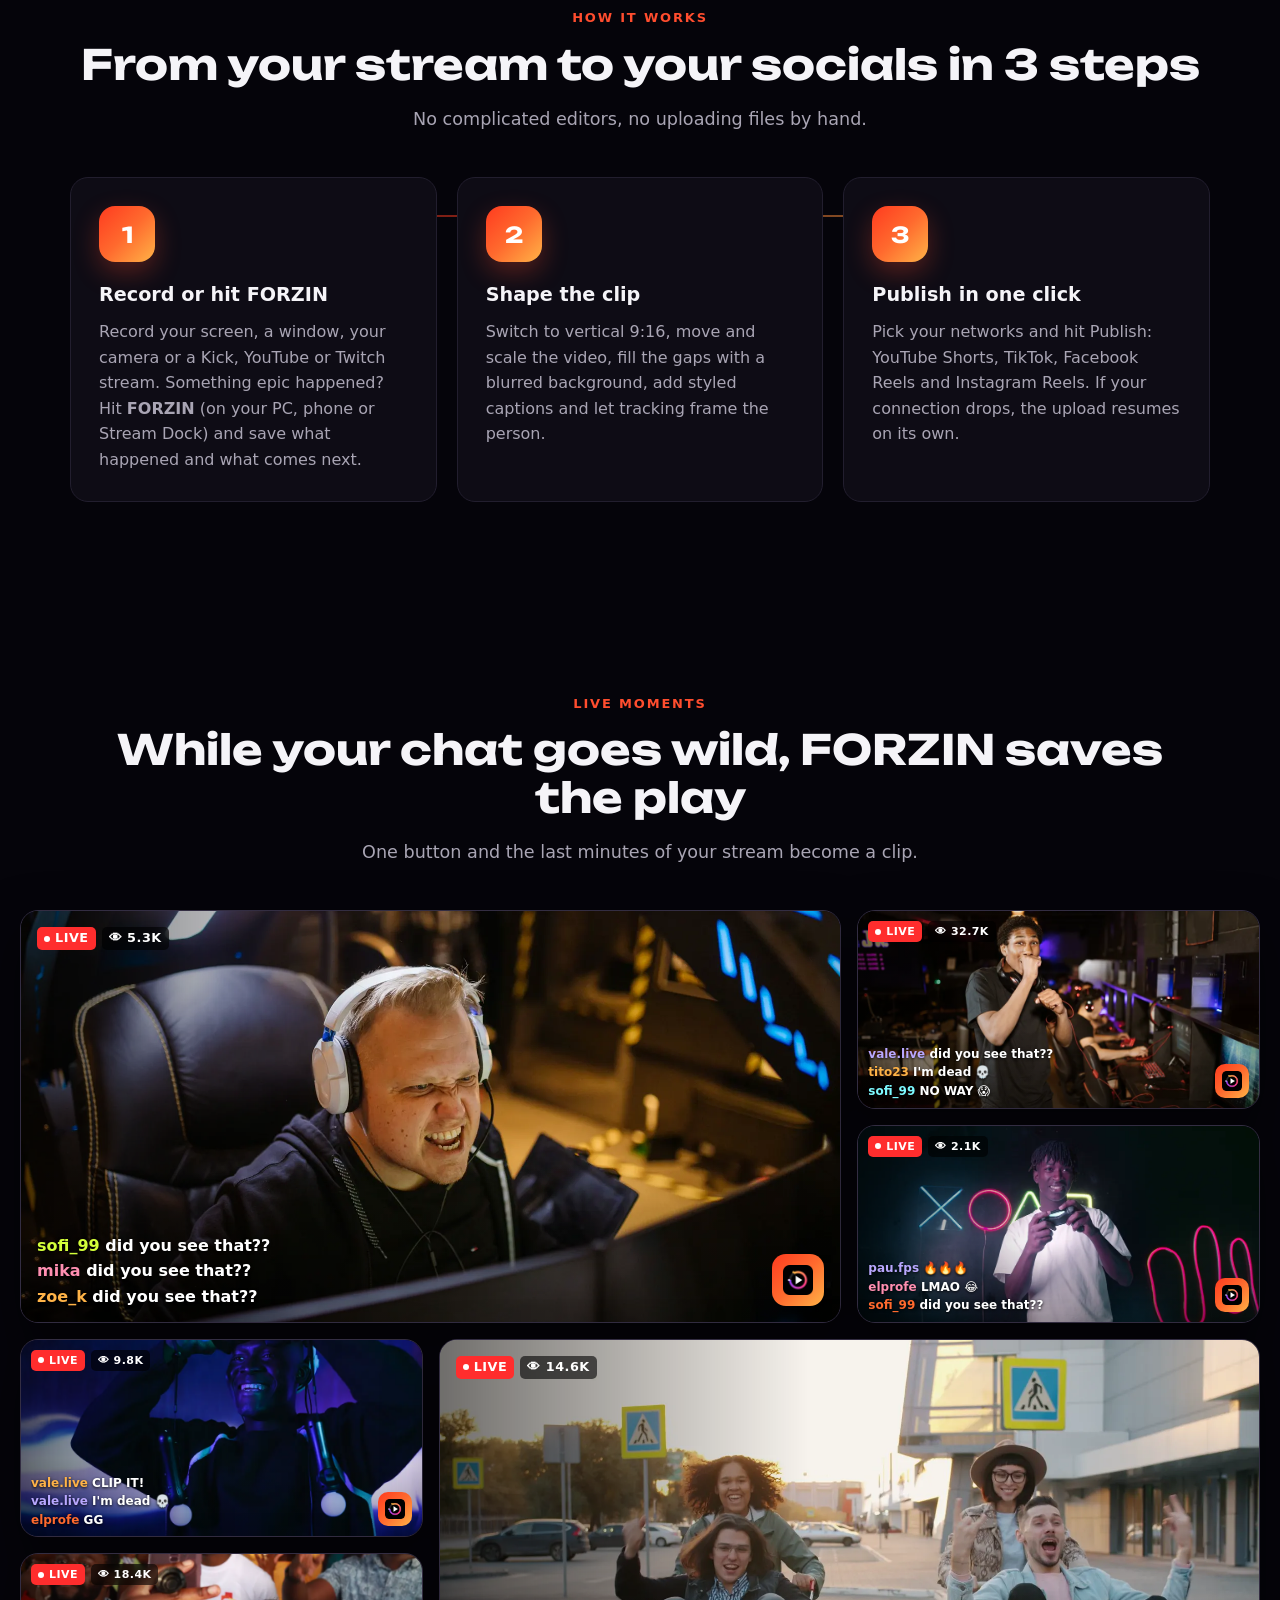
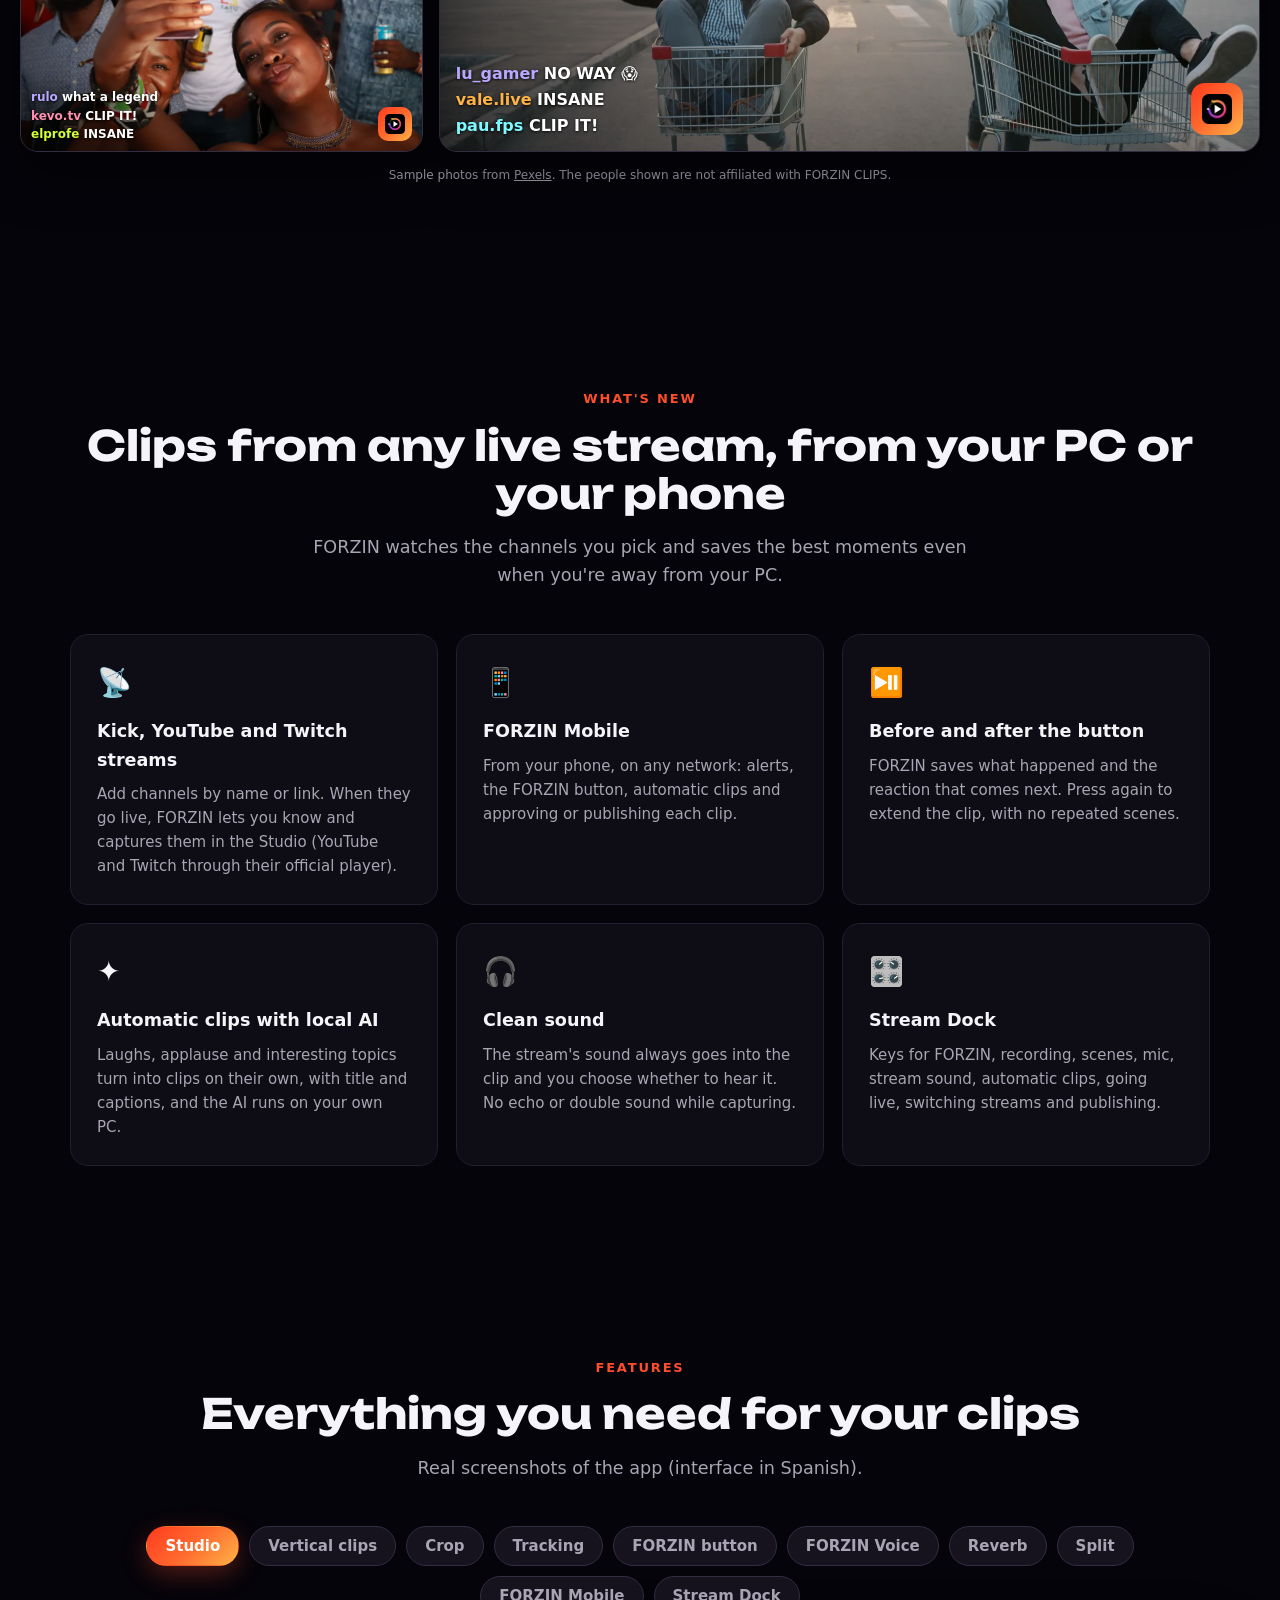
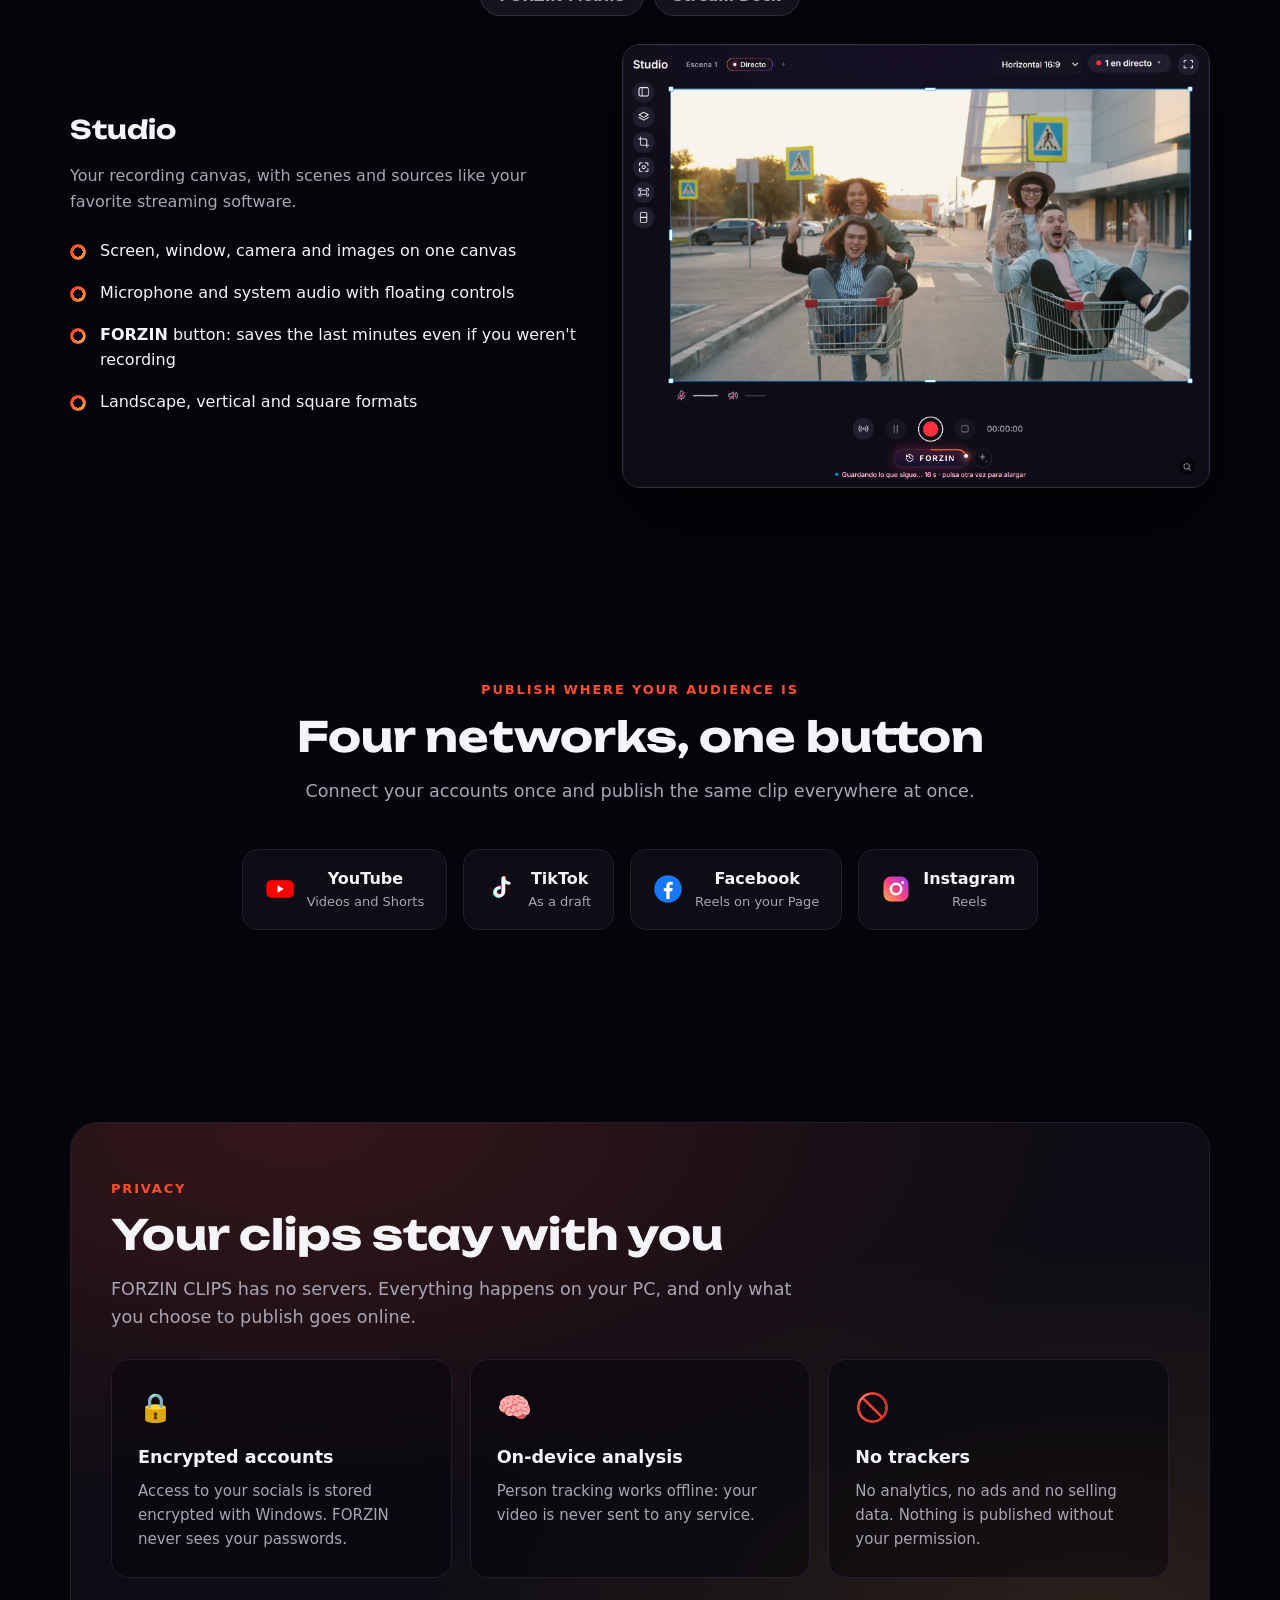
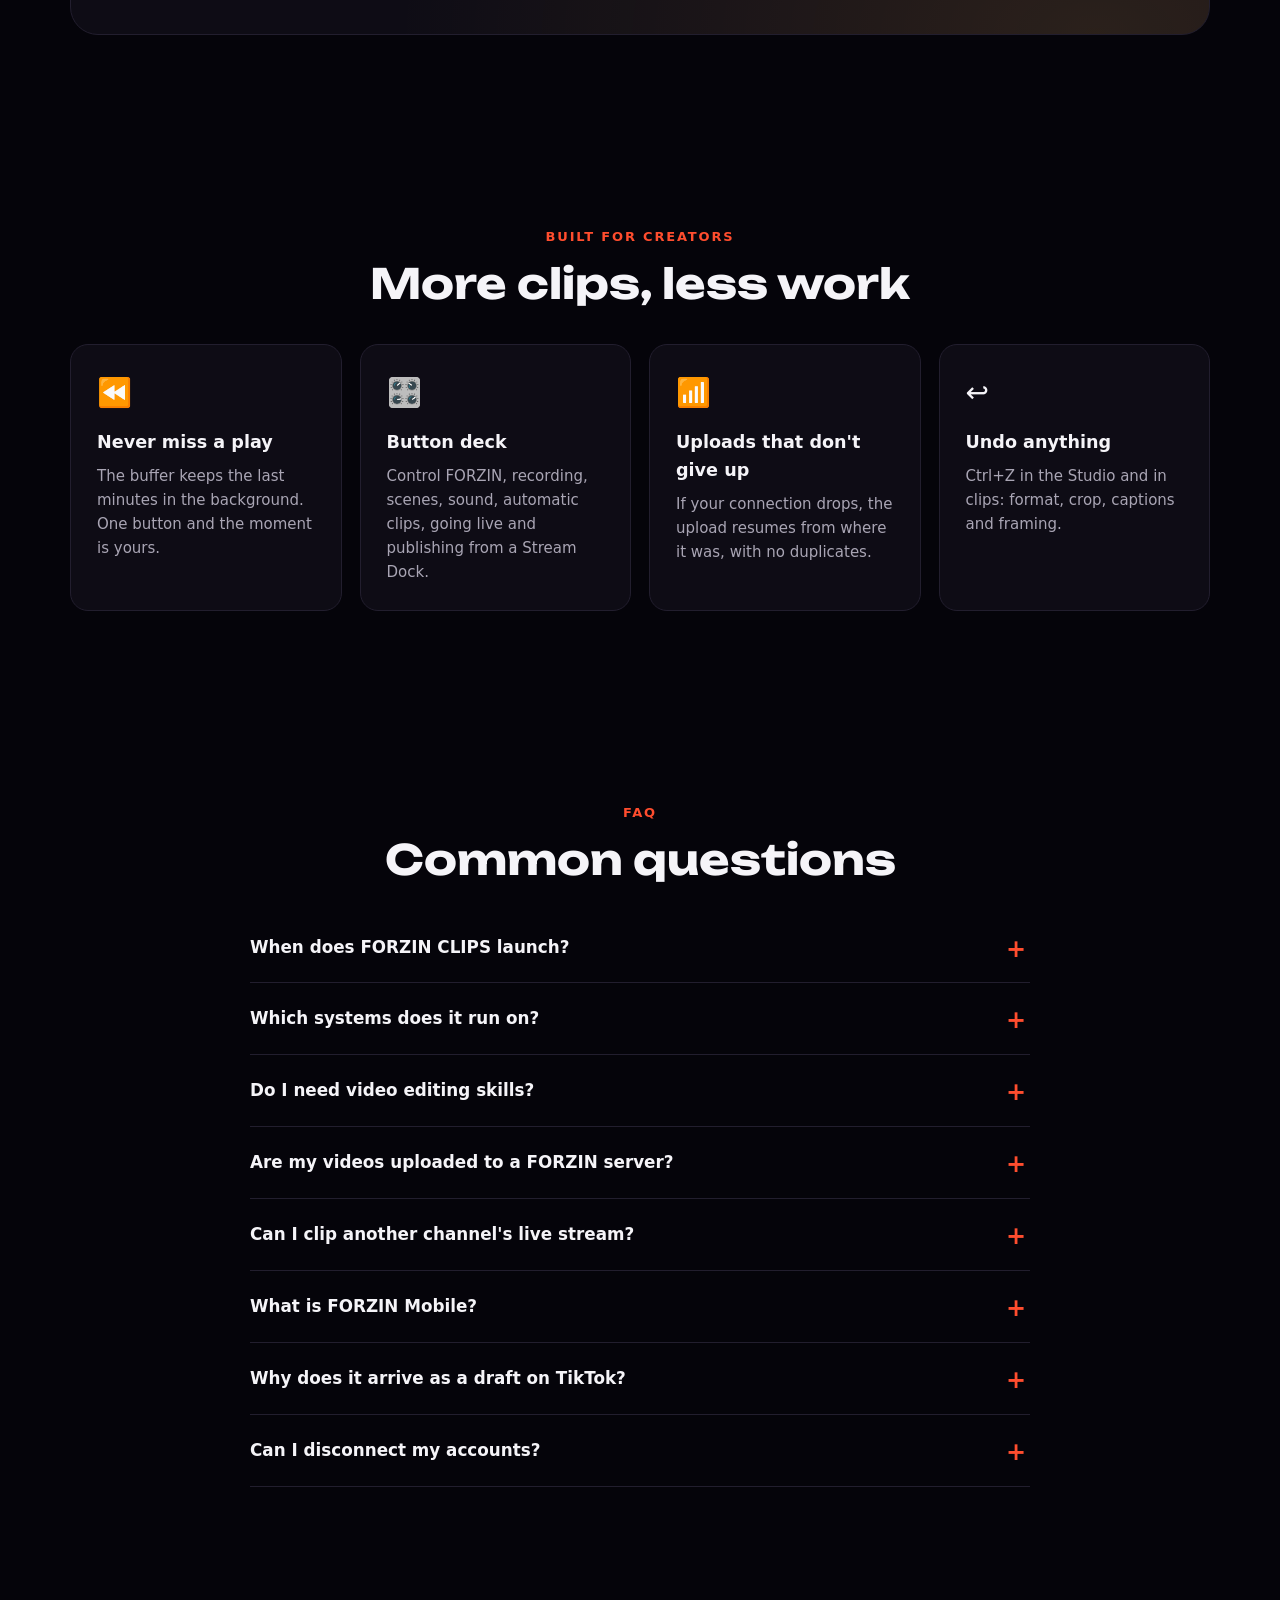
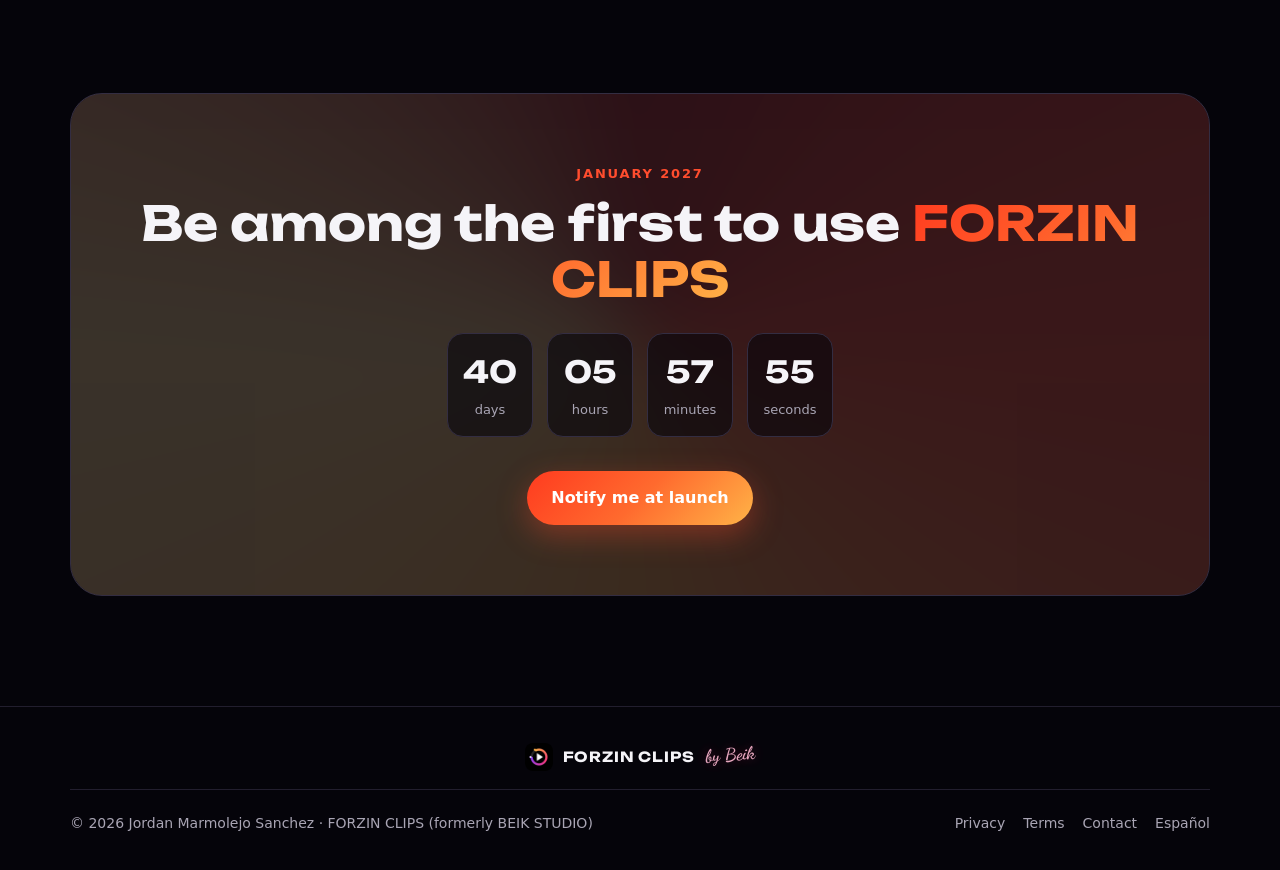
==== commit ad49ac4f: "Capturas reales de las funciones nuevas: botón FORZIN, Voz FORZIN, Reverb, Dividido, FORZIN Móvil y " ====
--- a/index-en.html
+++ b/index-en.html
@@ -104,13 +104,49 @@
       <button class="tab" role="tab" id="t2" aria-controls="p2" aria-selected="false" tabindex="-1">Vertical clips</button>
       <button class="tab" role="tab" id="t3" aria-controls="p3" aria-selected="false" tabindex="-1">Crop</button>
       <button class="tab" role="tab" id="t4" aria-controls="p4" aria-selected="false" tabindex="-1">Tracking</button>
+      <button class="tab" role="tab" id="t5" aria-controls="p5" aria-selected="false" tabindex="-1">FORZIN button</button>
+      <button class="tab" role="tab" id="t6" aria-controls="p6" aria-selected="false" tabindex="-1">FORZIN Voice</button>
+      <button class="tab" role="tab" id="t7" aria-controls="p7" aria-selected="false" tabindex="-1">Reverb</button>
+      <button class="tab" role="tab" id="t8" aria-controls="p8" aria-selected="false" tabindex="-1">Split</button>
+      <button class="tab" role="tab" id="t9" aria-controls="p9" aria-selected="false" tabindex="-1">FORZIN Mobile</button>
+      <button class="tab" role="tab" id="t10" aria-controls="p10" aria-selected="false" tabindex="-1">Stream Dock</button>
     </div>
   </div>
   <div class="wrap">
     <div class="panel show" role="tabpanel" id="p1" aria-labelledby="t1">
       <div class="txt"><h3>Studio</h3><p>Your recording canvas, with scenes and sources like your favorite streaming software.</p>
         <ul><li>Screen, window, camera and images on one canvas</li><li>Microphone and system audio with floating controls</li><li><strong>FORZIN</strong> button: saves the last minutes even if you weren't recording</li><li>Landscape, vertical and square formats</li></ul></div>
-      <div class="shot"><img src="img/studio.webp" alt="The FORZIN CLIPS Studio with a source on the canvas" loading="lazy" width="1000" height="713"></div>
+      <div class="shot"><img src="img/studio-forzin.webp" alt="The FORZIN CLIPS Studio with a source on the canvas" loading="lazy" width="1751" height="1320"></div>
+    </div>
+    <div class="panel" role="tabpanel" id="p5" aria-labelledby="t5" hidden>
+      <div class="txt"><h3>FORZIN button</h3><p>Saves the moment even if you weren't recording: what happened and the reaction that follows.</p>
+        <ul><li>Before only, before and after, or custom</li><li>The ring turns orange while it saves what comes next</li><li>Press again to extend the clip, with no repeated scenes</li><li>Also with Ctrl+Shift+F, the Stream Dock or your phone</li></ul></div>
+      <div class="shot"><img src="img/forzin-menu.webp" alt="FORZIN button menu with the time and what the button saves" loading="lazy" width="1695" height="887"></div>
+    </div>
+    <div class="panel" role="tabpanel" id="p6" aria-labelledby="t6" hidden>
+      <div class="txt"><h3>FORZIN Voice</h3><p>Pro filters for your mic in one click, in real time.</p>
+        <ul><li>Styles: Natural, Podcast, Streamer, Radio, Noisy room</li><li>AI noise removal and noise gate</li><li>EQ and compressor for an even voice</li><li>Save your own presets</li></ul></div>
+      <div class="shot tall"><img src="img/voz-forzin.webp" alt="FORZIN Voice window with the voice wave and its tabs" loading="lazy" width="1050" height="1461"></div>
+    </div>
+    <div class="panel" role="tabpanel" id="p7" aria-labelledby="t7" hidden>
+      <div class="txt"><h3>FORZIN Reverb</h3><p>Give your voice the sound of a room, with a 3D view of the space.</p>
+        <ul><li>Ready-made styles and filter, space, tail and mix knobs</li><li>Effect amount in one control</li><li>Undo everything with Ctrl+Z</li></ul></div>
+      <div class="shot tall"><img src="img/voz-reverb.webp" alt="Reverb tab in FORZIN Voice with the 3D room and its knobs" loading="lazy" width="1050" height="1461"></div>
+    </div>
+    <div class="panel" role="tabpanel" id="p8" aria-labelledby="t8" hidden>
+      <div class="txt"><h3>Split and tracking</h3><p>Two people in one vertical clip: one frame on top and one below, each following its person.</p>
+        <ul><li>1 person or 2 people</li><li>Each frame Fixed or "Follow" (tracks a face)</li><li>Draw the frames by dragging on the canvas</li><li>The recording stays complete</li></ul></div>
+      <div class="shot"><img src="img/dividido.webp" alt="Studio with two Split frames and the bar with Fixed / Follow" loading="lazy" width="1751" height="1320"></div>
+    </div>
+    <div class="panel" role="tabpanel" id="p9" aria-labelledby="t9" hidden>
+      <div class="txt"><h3>FORZIN Mobile</h3><p>Control FORZIN from your phone, on any network.</p>
+        <ul><li>Alerts when a Kick, YouTube or Twitch channel goes live</li><li>Watch the stream, hit FORZIN and turn on automatic clips</li><li>Approve, title and publish each clip</li><li>Secure connection to your PC, no open ports</li></ul></div>
+      <div class="shot phone"><img src="img/movil-envivo.webp" alt="FORZIN Mobile: the stream, the FORZIN button and live channels (sample data)" loading="lazy" width="802" height="2260"></div>
+    </div>
+    <div class="panel" role="tabpanel" id="p10" aria-labelledby="t10" hidden>
+      <div class="txt"><h3>Stream Dock</h3><p>Every feature on a key, with its state in sight.</p>
+        <ul><li>FORZIN, record, pause, scenes and mic</li><li>Stream sound, PC audio and automatic clips</li><li>Go live, switch streams and publish the last clip</li></ul></div>
+      <div class="shot"><img src="img/streamdock.webp" alt="FORZIN CLIPS keys for Stream Dock" loading="lazy" width="734" height="564"></div>
     </div>
     <div class="panel" role="tabpanel" id="p2" aria-labelledby="t2" hidden>
       <div class="txt"><h3>Vertical clips</h3><p>Turn any recording into a Short or a Reel without leaving the app.</p>
--- a/site.css
+++ b/site.css
@@ -193,3 +193,8 @@
 .reveal.in{opacity:1;transform:none}
 .reveal.d1{transition-delay:.1s}.reveal.d2{transition-delay:.2s}.reveal.d3{transition-delay:.3s}
 @media (prefers-reduced-motion:reduce){*,*::before,*::after{animation:none!important;transition:none!important}.reveal{opacity:1;transform:none}html{scroll-behavior:auto}}
+
+/* capturas altas (Voz FORZIN) y del celular */
+.panel .shot.tall img{width:auto;max-width:100%;max-height:560px;margin:0 auto;display:block;border-radius:14px}
+.panel .shot.phone img{width:auto;max-width:100%;max-height:620px;margin:0 auto;display:block;border-radius:30px;border:6px solid #1c1c24;box-shadow:0 24px 60px rgba(0,0,0,.5)}
+.tabs{flex-wrap:wrap}
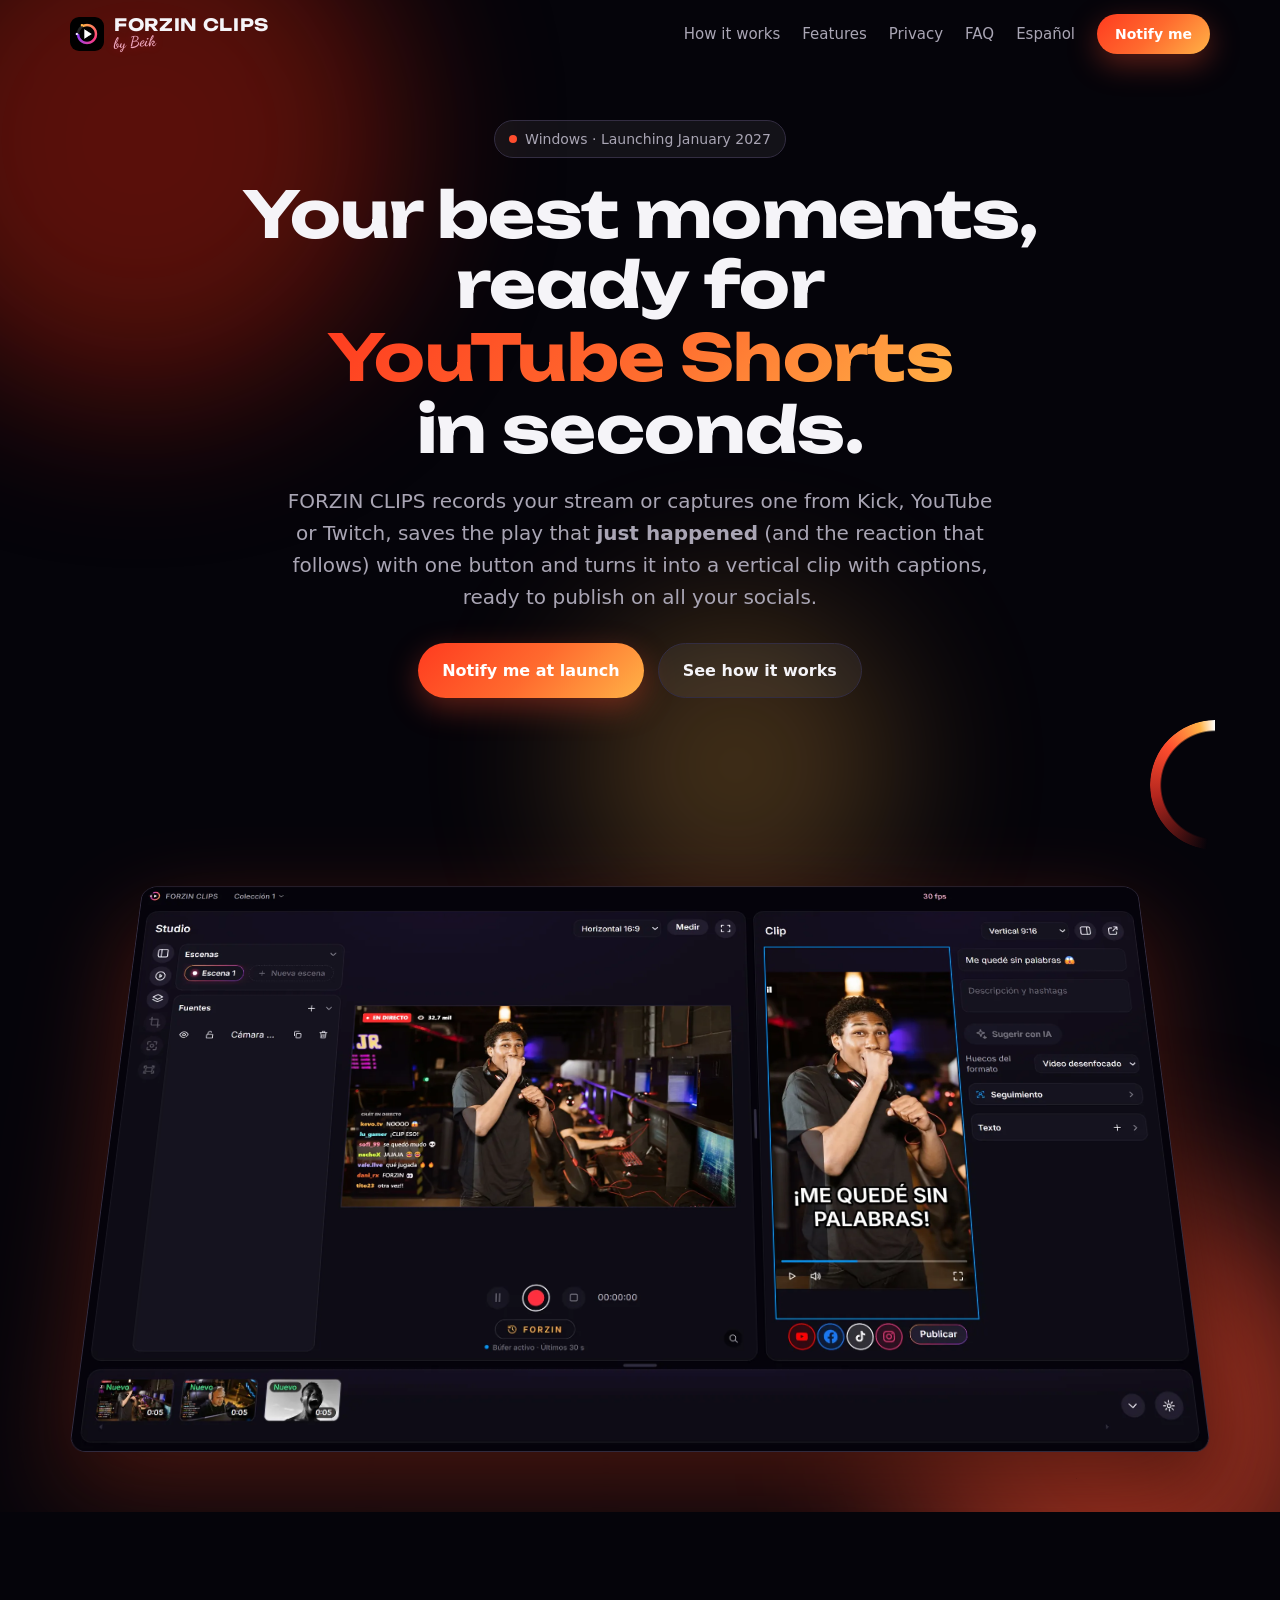
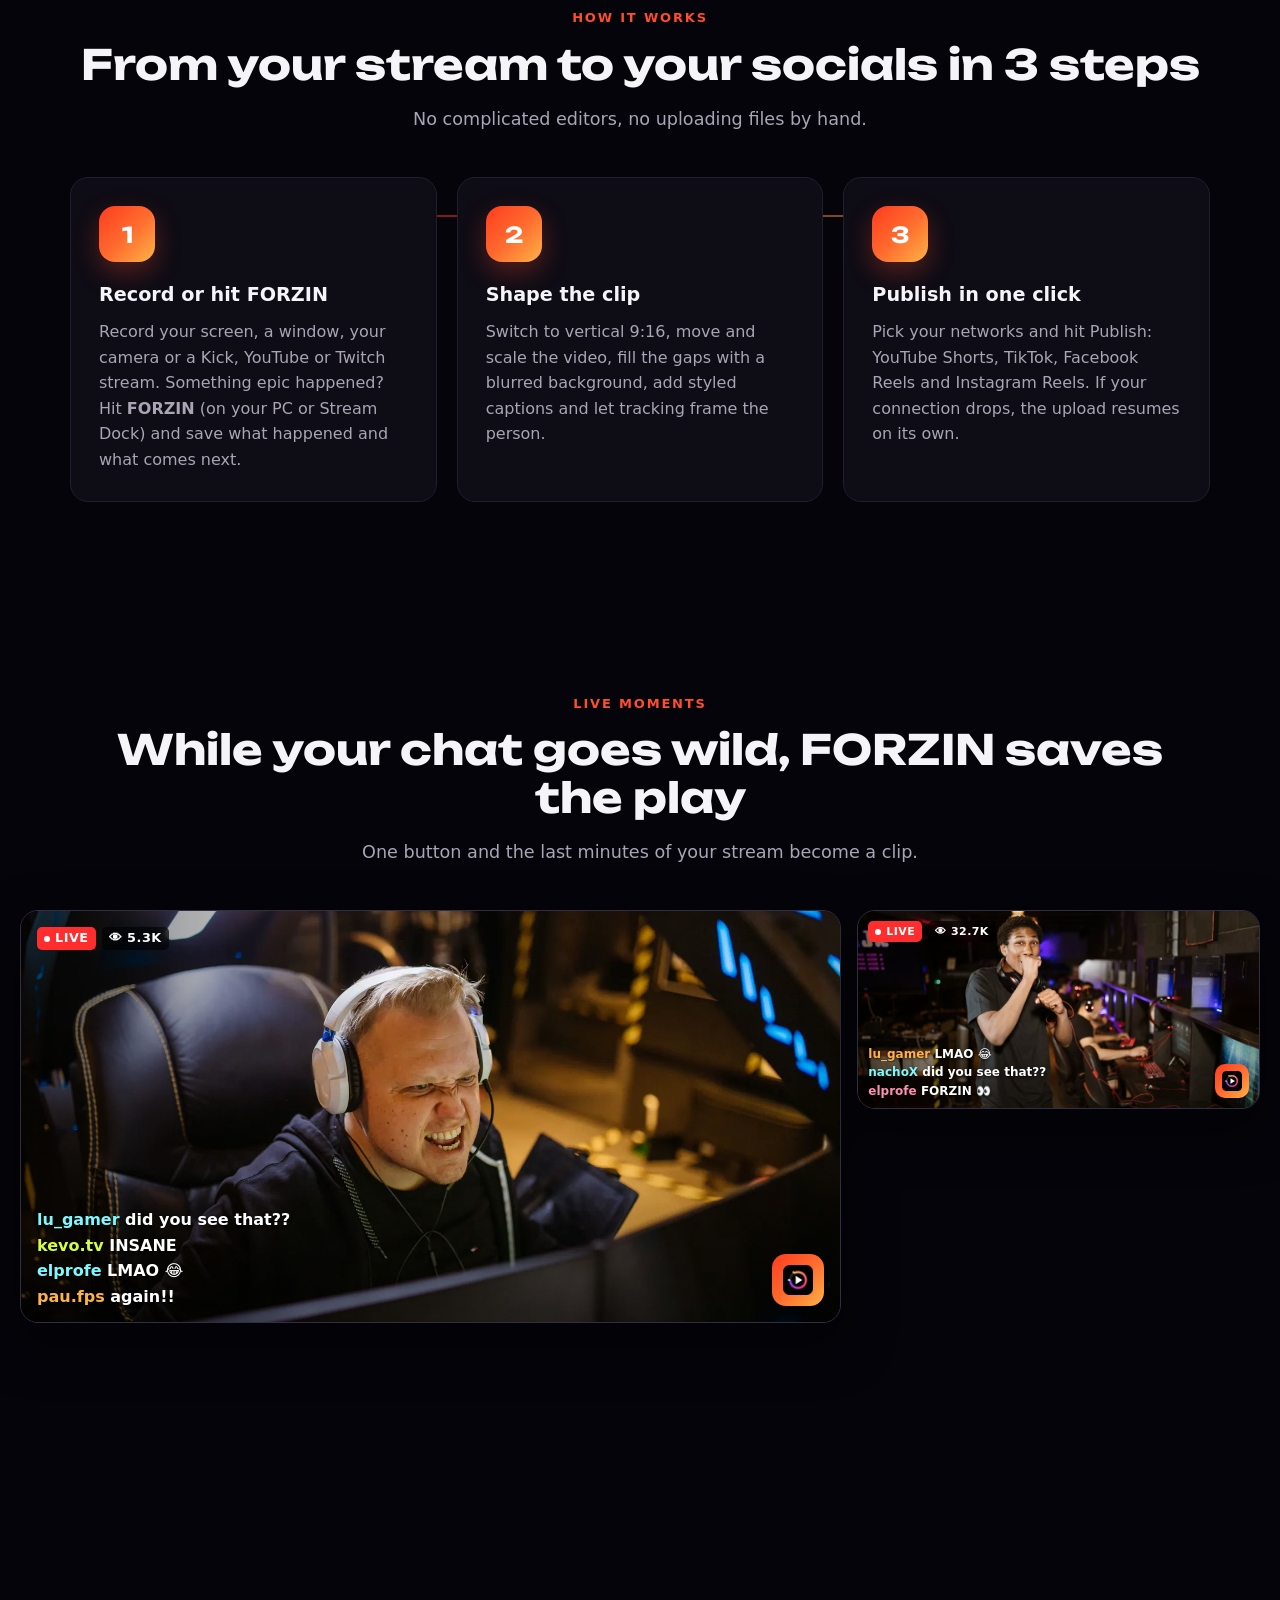
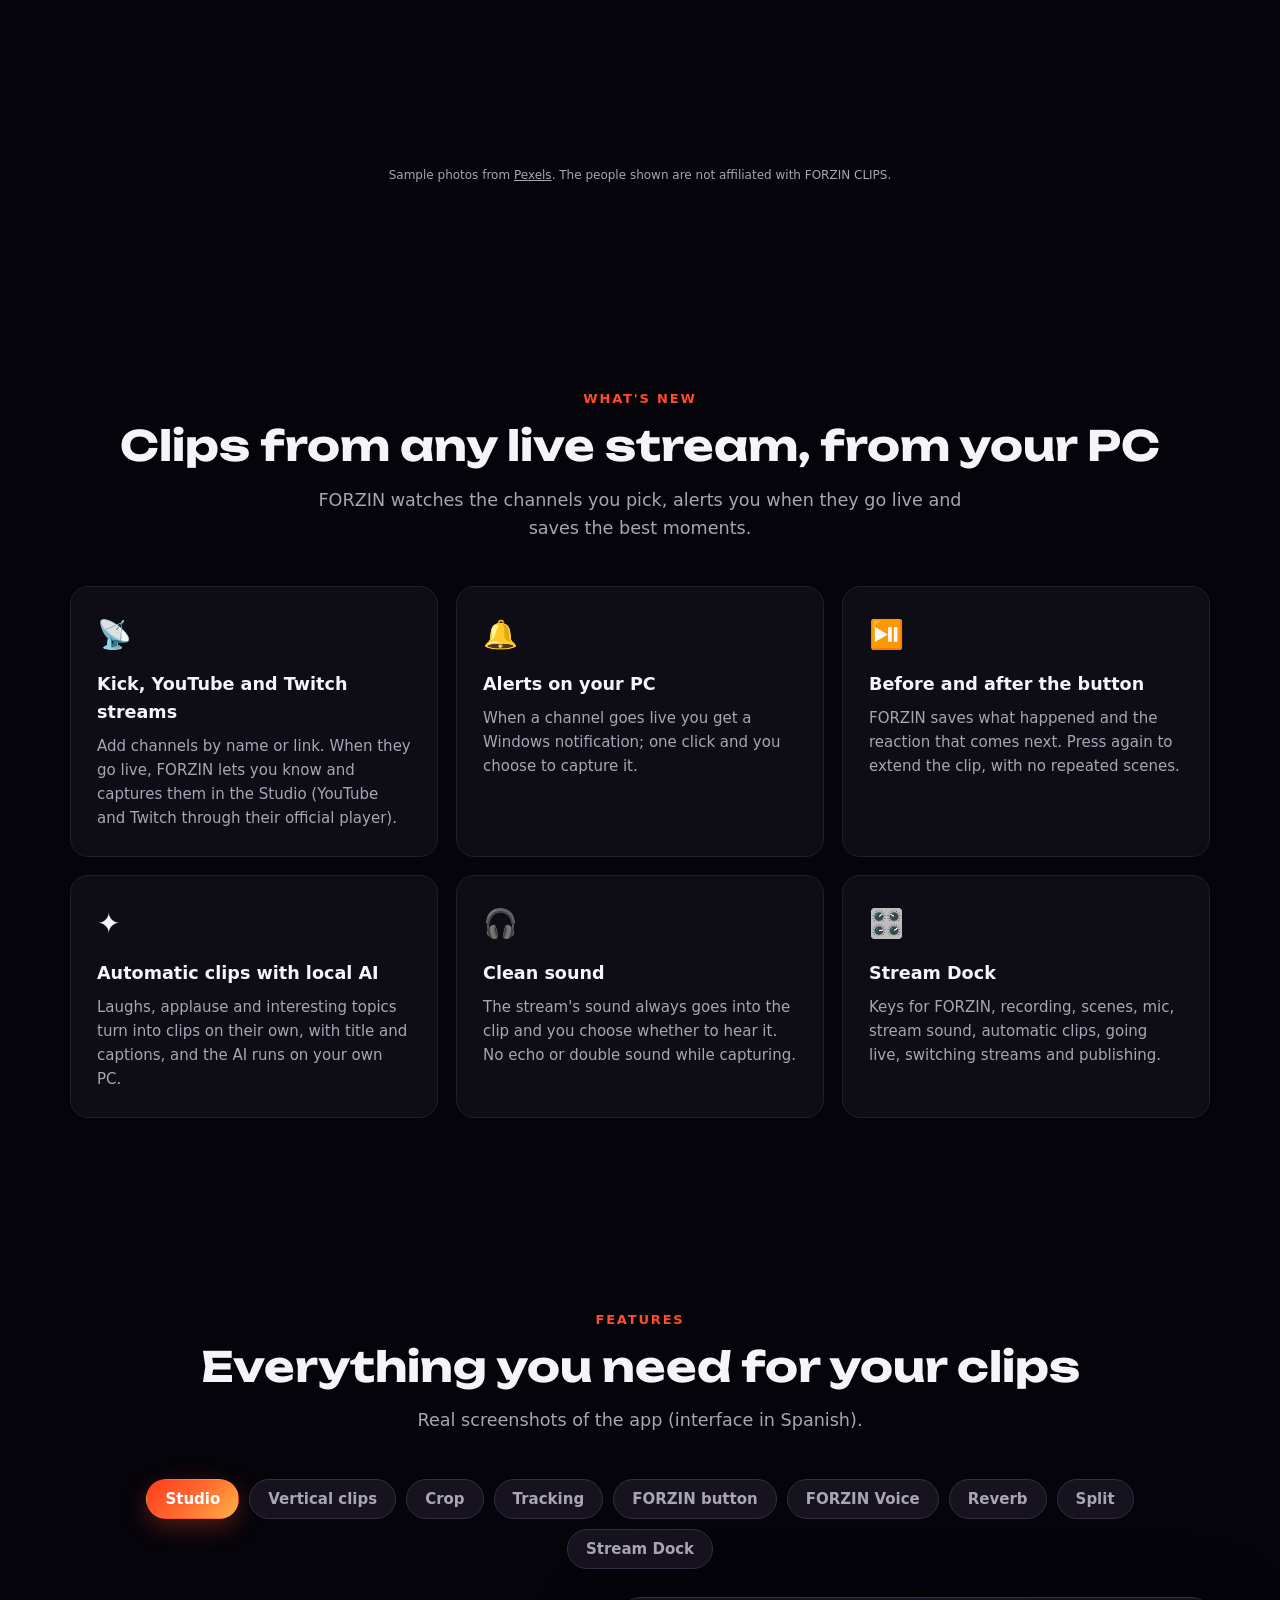
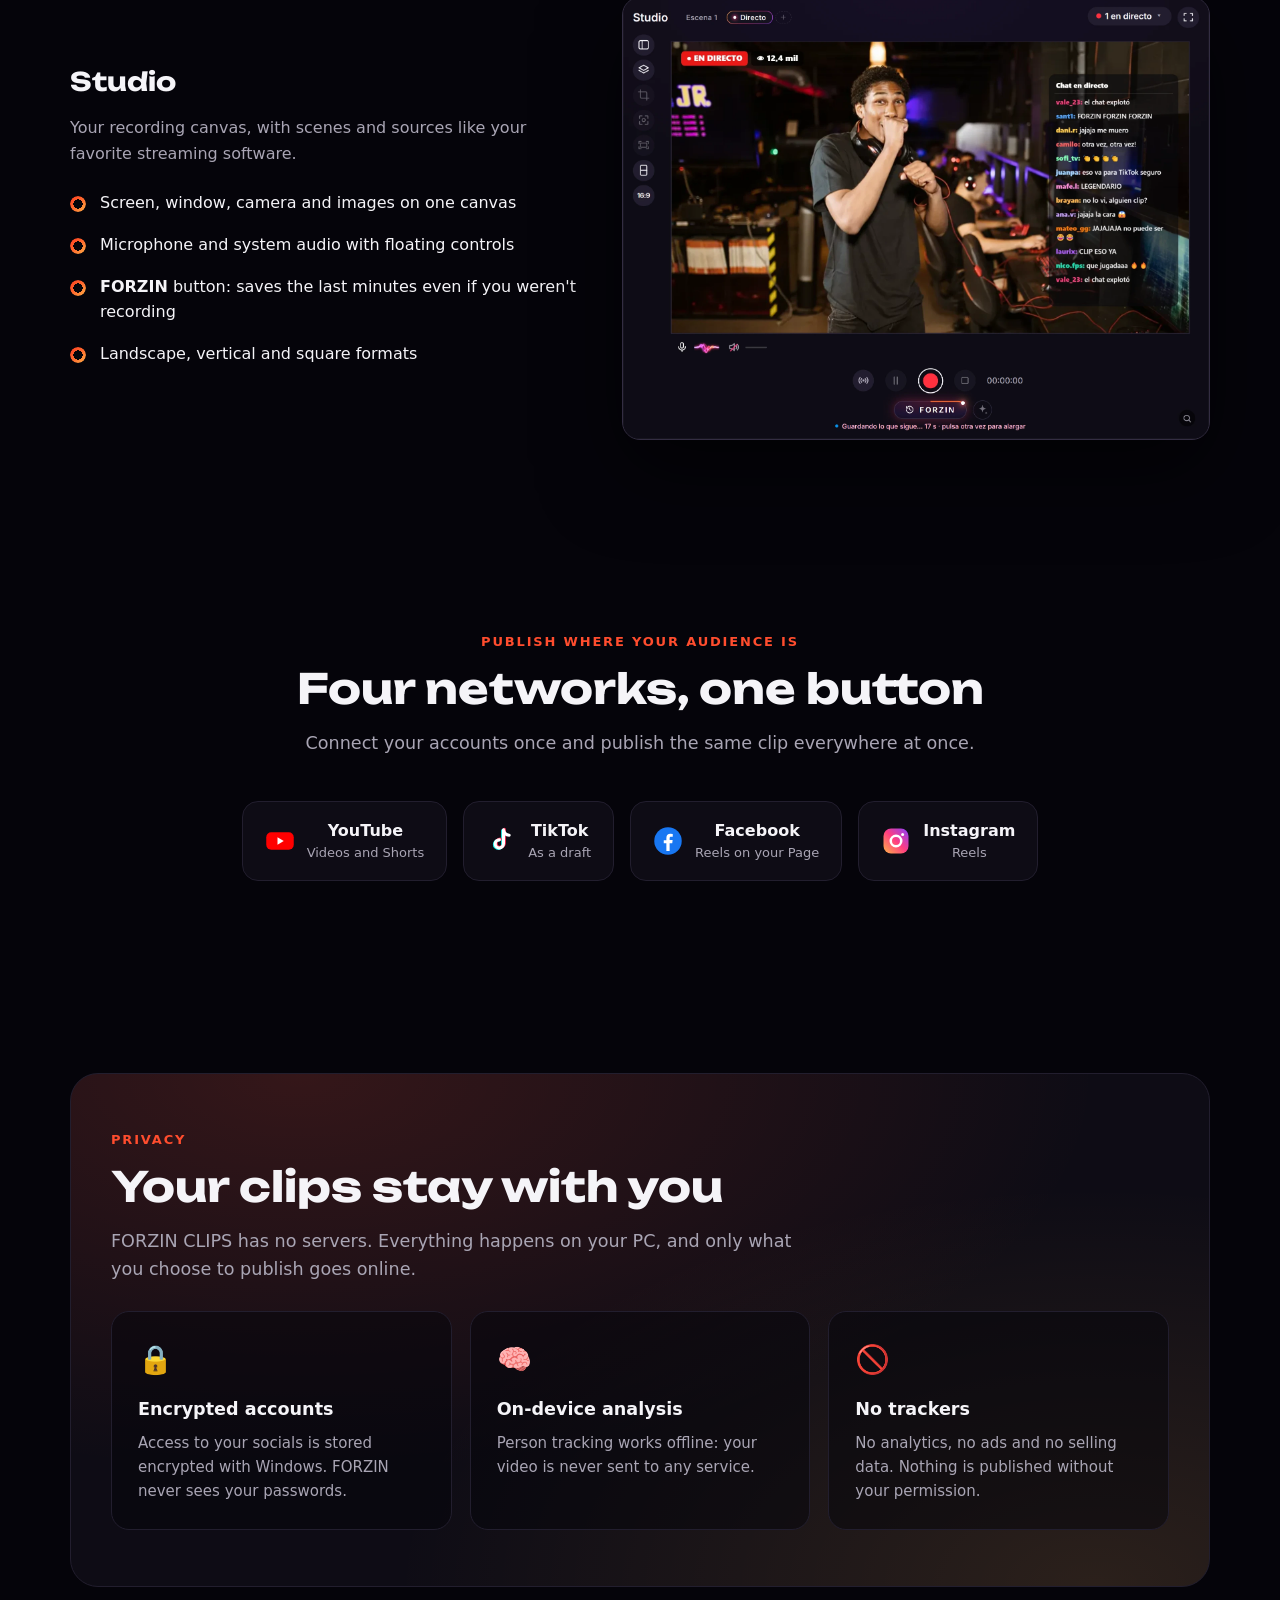
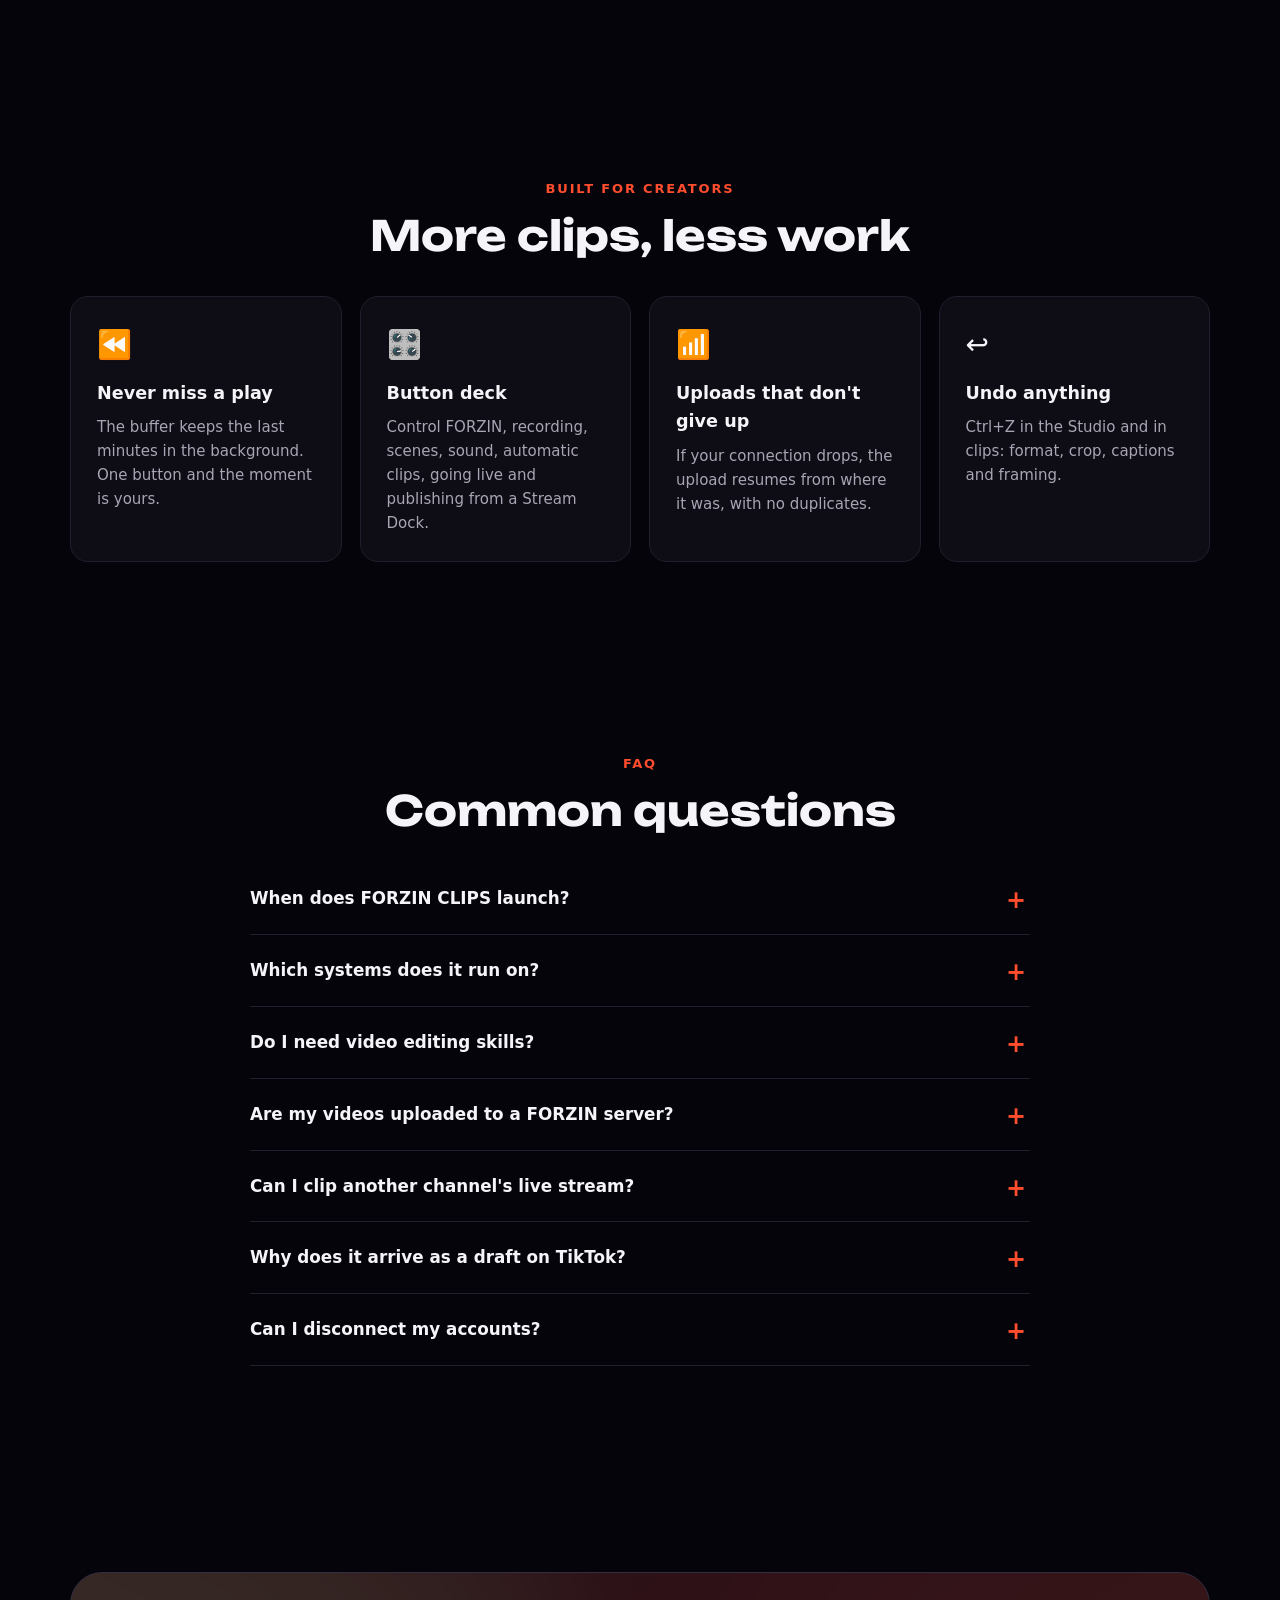
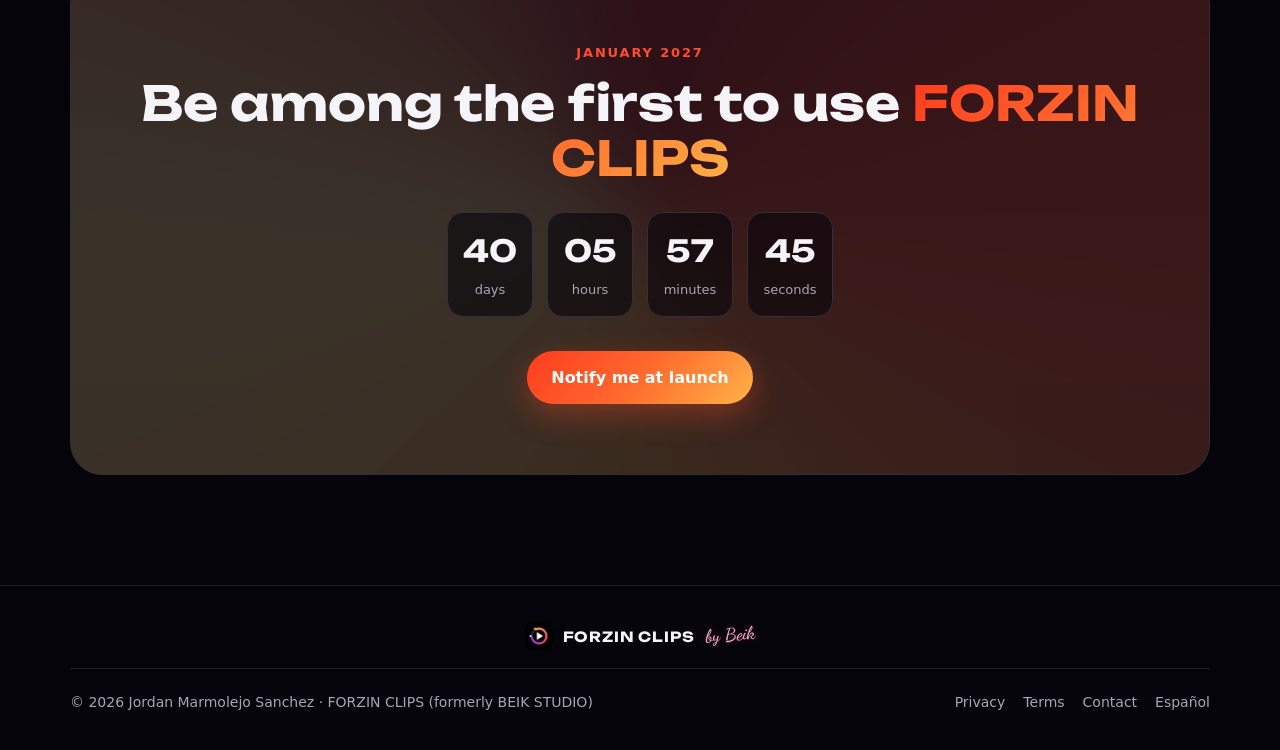
==== commit b6fe47a9: "Sin FORZIN Móvil (pausado): vigilante de directos con avisos en el PC Co-Authored-By: Claude Opus 5." ====
--- a/index-en.html
+++ b/index-en.html
@@ -55,7 +55,7 @@
     <p class="sub reveal">No complicated editors, no uploading files by hand.</p>
   </div>
   <div class="wrap steps" style="text-align:left">
-    <div class="step reveal"><div class="n">1</div><h3>Record or hit FORZIN</h3><p>Record your screen, a window, your camera or a Kick, YouTube or Twitch stream. Something epic happened? Hit <strong>FORZIN</strong> (on your PC, phone or Stream Dock) and save what happened and what comes next.</p></div>
+    <div class="step reveal"><div class="n">1</div><h3>Record or hit FORZIN</h3><p>Record your screen, a window, your camera or a Kick, YouTube or Twitch stream. Something epic happened? Hit <strong>FORZIN</strong> (on your PC or Stream Dock) and save what happened and what comes next.</p></div>
     <div class="step reveal d1"><div class="n">2</div><h3>Shape the clip</h3><p>Switch to vertical 9:16, move and scale the video, fill the gaps with a blurred background, add styled captions and let tracking frame the person.</p></div>
     <div class="step reveal d2"><div class="n">3</div><h3>Publish in one click</h3><p>Pick your networks and hit Publish: YouTube Shorts, TikTok, Facebook Reels and Instagram Reels. If your connection drops, the upload resumes on its own.</p></div>
   </div>
@@ -82,12 +82,12 @@
 <section id="new">
   <div class="wrap center">
     <p class="kicker reveal">What's new</p>
-    <h2 class="reveal">Clips from any live stream, from your PC or your phone</h2>
-    <p class="sub reveal">FORZIN watches the channels you pick and saves the best moments even when you're away from your PC.</p>
+    <h2 class="reveal">Clips from any live stream, from your PC</h2>
+    <p class="sub reveal">FORZIN watches the channels you pick, alerts you when they go live and saves the best moments.</p>
   </div>
   <div class="wrap grid" style="margin-top:36px;grid-template-columns:repeat(auto-fit,minmax(300px,1fr))">
     <div class="card reveal"><div class="ic">📡</div><h3>Kick, YouTube and Twitch streams</h3><p>Add channels by name or link. When they go live, FORZIN lets you know and captures them in the Studio (YouTube and Twitch through their official player).</p></div>
-    <div class="card reveal d1"><div class="ic">📱</div><h3>FORZIN Mobile</h3><p>From your phone, on any network: alerts, the FORZIN button, automatic clips and approving or publishing each clip.</p></div>
+    <div class="card reveal d1"><div class="ic">🔔</div><h3>Alerts on your PC</h3><p>When a channel goes live you get a Windows notification; one click and you choose to capture it.</p></div>
     <div class="card reveal d2"><div class="ic">⏯️</div><h3>Before and after the button</h3><p>FORZIN saves what happened and the reaction that comes next. Press again to extend the clip, with no repeated scenes.</p></div>
     <div class="card reveal d3"><div class="ic">✦</div><h3>Automatic clips with local AI</h3><p>Laughs, applause and interesting topics turn into clips on their own, with title and captions, and the AI runs on your own PC.</p></div>
     <div class="card reveal"><div class="ic">🎧</div><h3>Clean sound</h3><p>The stream's sound always goes into the clip and you choose whether to hear it. No echo or double sound while capturing.</p></div>
@@ -108,7 +108,6 @@
       <button class="tab" role="tab" id="t6" aria-controls="p6" aria-selected="false" tabindex="-1">FORZIN Voice</button>
       <button class="tab" role="tab" id="t7" aria-controls="p7" aria-selected="false" tabindex="-1">Reverb</button>
       <button class="tab" role="tab" id="t8" aria-controls="p8" aria-selected="false" tabindex="-1">Split</button>
-      <button class="tab" role="tab" id="t9" aria-controls="p9" aria-selected="false" tabindex="-1">FORZIN Mobile</button>
       <button class="tab" role="tab" id="t10" aria-controls="p10" aria-selected="false" tabindex="-1">Stream Dock</button>
     </div>
   </div>
@@ -120,7 +119,7 @@
     </div>
     <div class="panel" role="tabpanel" id="p5" aria-labelledby="t5" hidden>
       <div class="txt"><h3>FORZIN button</h3><p>Saves the moment even if you weren't recording: what happened and the reaction that follows.</p>
-        <ul><li>Before only, before and after, or custom</li><li>The ring turns orange while it saves what comes next</li><li>Press again to extend the clip, with no repeated scenes</li><li>Also with Ctrl+Shift+F, the Stream Dock or your phone</li></ul></div>
+        <ul><li>Before only, before and after, or custom</li><li>The ring turns orange while it saves what comes next</li><li>Press again to extend the clip, with no repeated scenes</li><li>Also with Ctrl+Shift+F or the Stream Dock</li></ul></div>
       <div class="shot"><img src="img/forzin-menu.webp" alt="FORZIN button menu with the time and what the button saves" loading="lazy" width="1695" height="887"></div>
     </div>
     <div class="panel" role="tabpanel" id="p6" aria-labelledby="t6" hidden>
@@ -138,11 +137,7 @@
         <ul><li>1 person or 2 people</li><li>Each frame Fixed or "Follow" (tracks a face)</li><li>Draw the frames by dragging on the canvas</li><li>The recording stays complete</li></ul></div>
       <div class="shot"><img src="img/dividido.webp" alt="Studio with two Split frames and the bar with Fixed / Follow" loading="lazy" width="1751" height="1320"></div>
     </div>
-    <div class="panel" role="tabpanel" id="p9" aria-labelledby="t9" hidden>
-      <div class="txt"><h3>FORZIN Mobile</h3><p>Control FORZIN from your phone, on any network.</p>
-        <ul><li>Alerts when a Kick, YouTube or Twitch channel goes live</li><li>Watch the stream, hit FORZIN and turn on automatic clips</li><li>Approve, title and publish each clip</li><li>Secure connection to your PC, no open ports</li></ul></div>
-      <div class="shot phone"><img src="img/movil-envivo.webp" alt="FORZIN Mobile: the stream, the FORZIN button and live channels (sample data)" loading="lazy" width="802" height="2260"></div>
-    </div>
+    
     <div class="panel" role="tabpanel" id="p10" aria-labelledby="t10" hidden>
       <div class="txt"><h3>Stream Dock</h3><p>Every feature on a key, with its state in sight.</p>
         <ul><li>FORZIN, record, pause, scenes and mic</li><li>Stream sound, PC audio and automatic clips</li><li>Go live, switch streams and publish the last clip</li></ul></div>
@@ -212,8 +207,7 @@
     <details><summary>Which systems does it run on?</summary><p>Windows 10 and Windows 11.</p></details>
     <details><summary>Do I need video editing skills?</summary><p>No. Pick the format, move the video with your mouse, type your caption and hit Publish.</p></details>
     <details><summary>Are my videos uploaded to a FORZIN server?</summary><p>No. FORZIN CLIPS has no servers. Your clips only leave your PC when you publish them, straight to the network you choose.</p></details>
-    <details><summary>Can I clip another channel's live stream?</summary><p>Yes, from Kick, YouTube and Twitch, by adding the channel in FORZIN Mobile. Only do it with creators who allow you to clip their content.</p></details>
-    <details><summary>What is FORZIN Mobile?</summary><p>A phone app that connects securely to your PC (without opening router ports): it alerts you when a channel goes live, and from there you hit FORZIN, turn on automatic clips and approve or publish.</p></details>
+    <details><summary>Can I clip another channel's live stream?</summary><p>Yes, from Kick, YouTube and Twitch, by adding the channel in Settings → Streams (by name or link). Only do it with creators who allow you to clip their content.</p></details>
     <details><summary>Why does it arrive as a draft on TikTok?</summary><p>FORZIN sends the clip to your TikTok inbox. There you write the final caption and post it from the TikTok app.</p></details>
     <details><summary>Can I disconnect my accounts?</summary><p>Yes, anytime, from Settings. The access stored on your PC is deleted.</p></details>
   </div>
